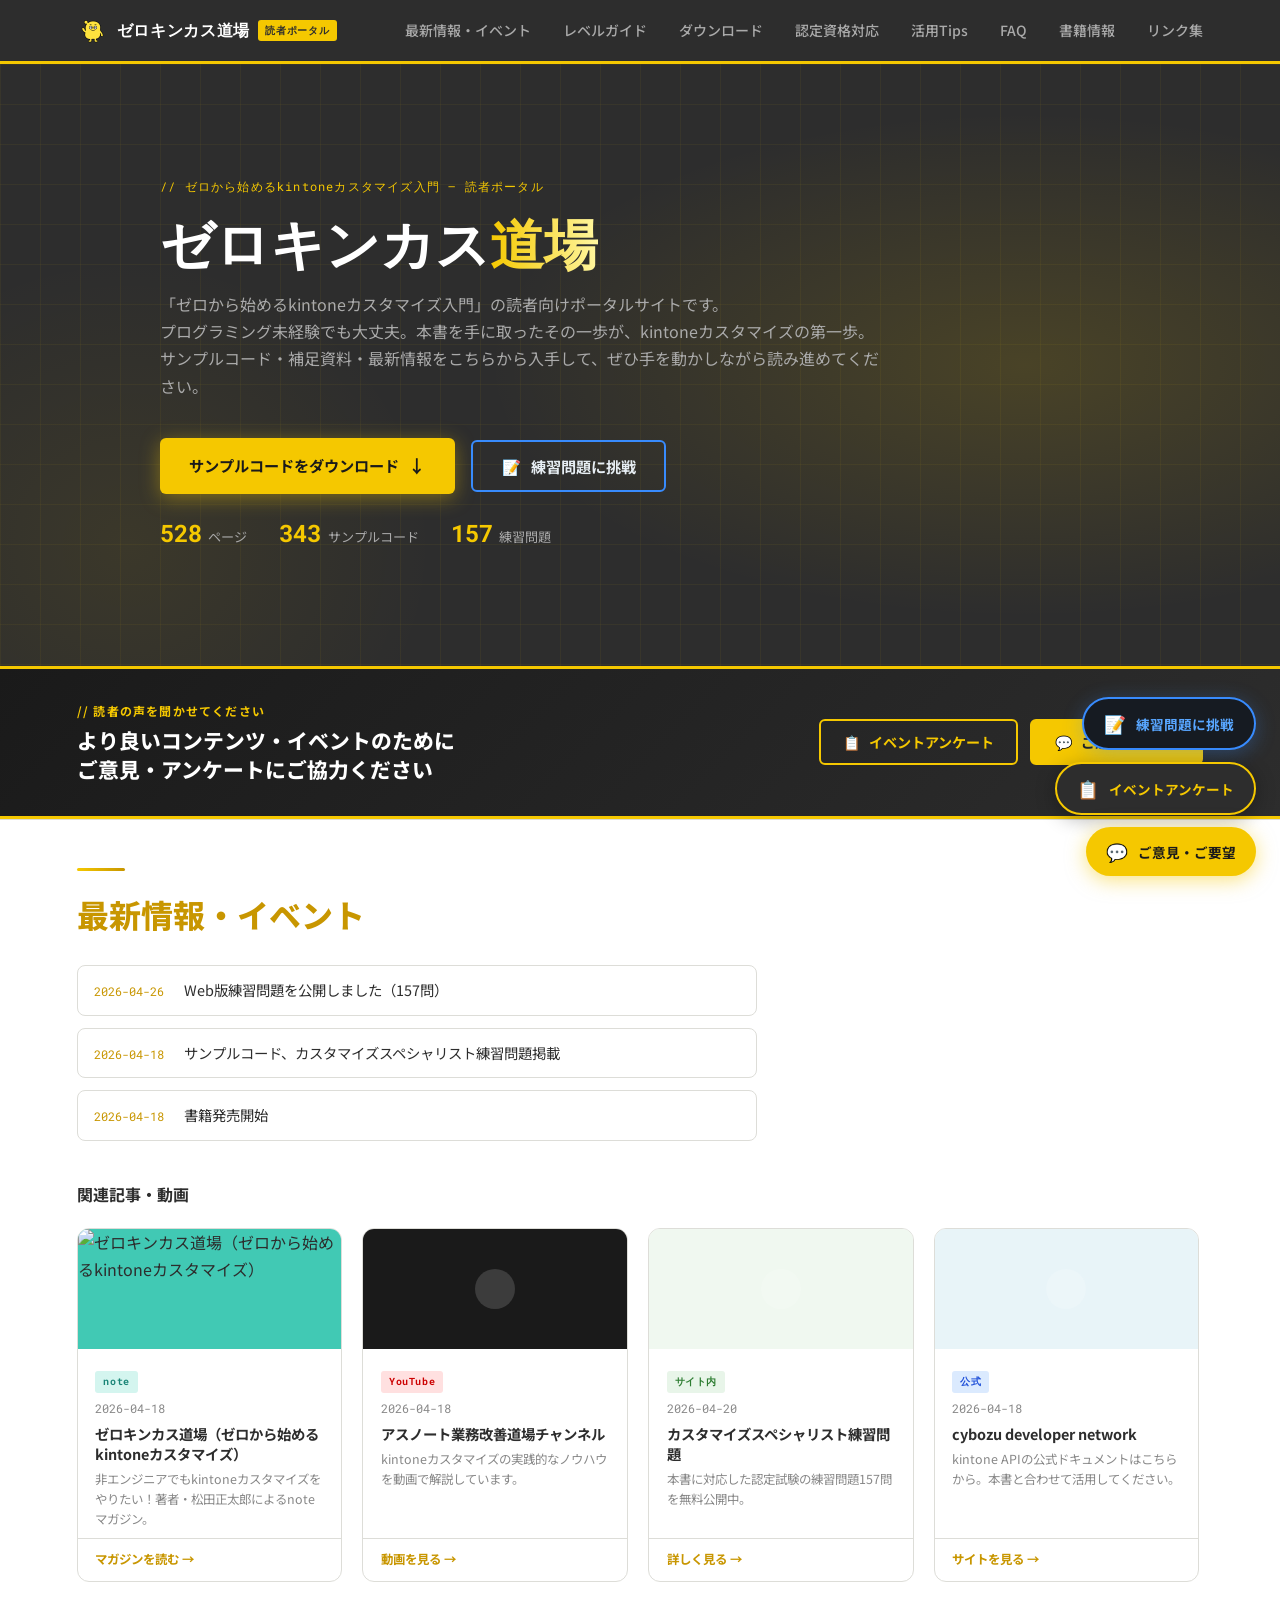
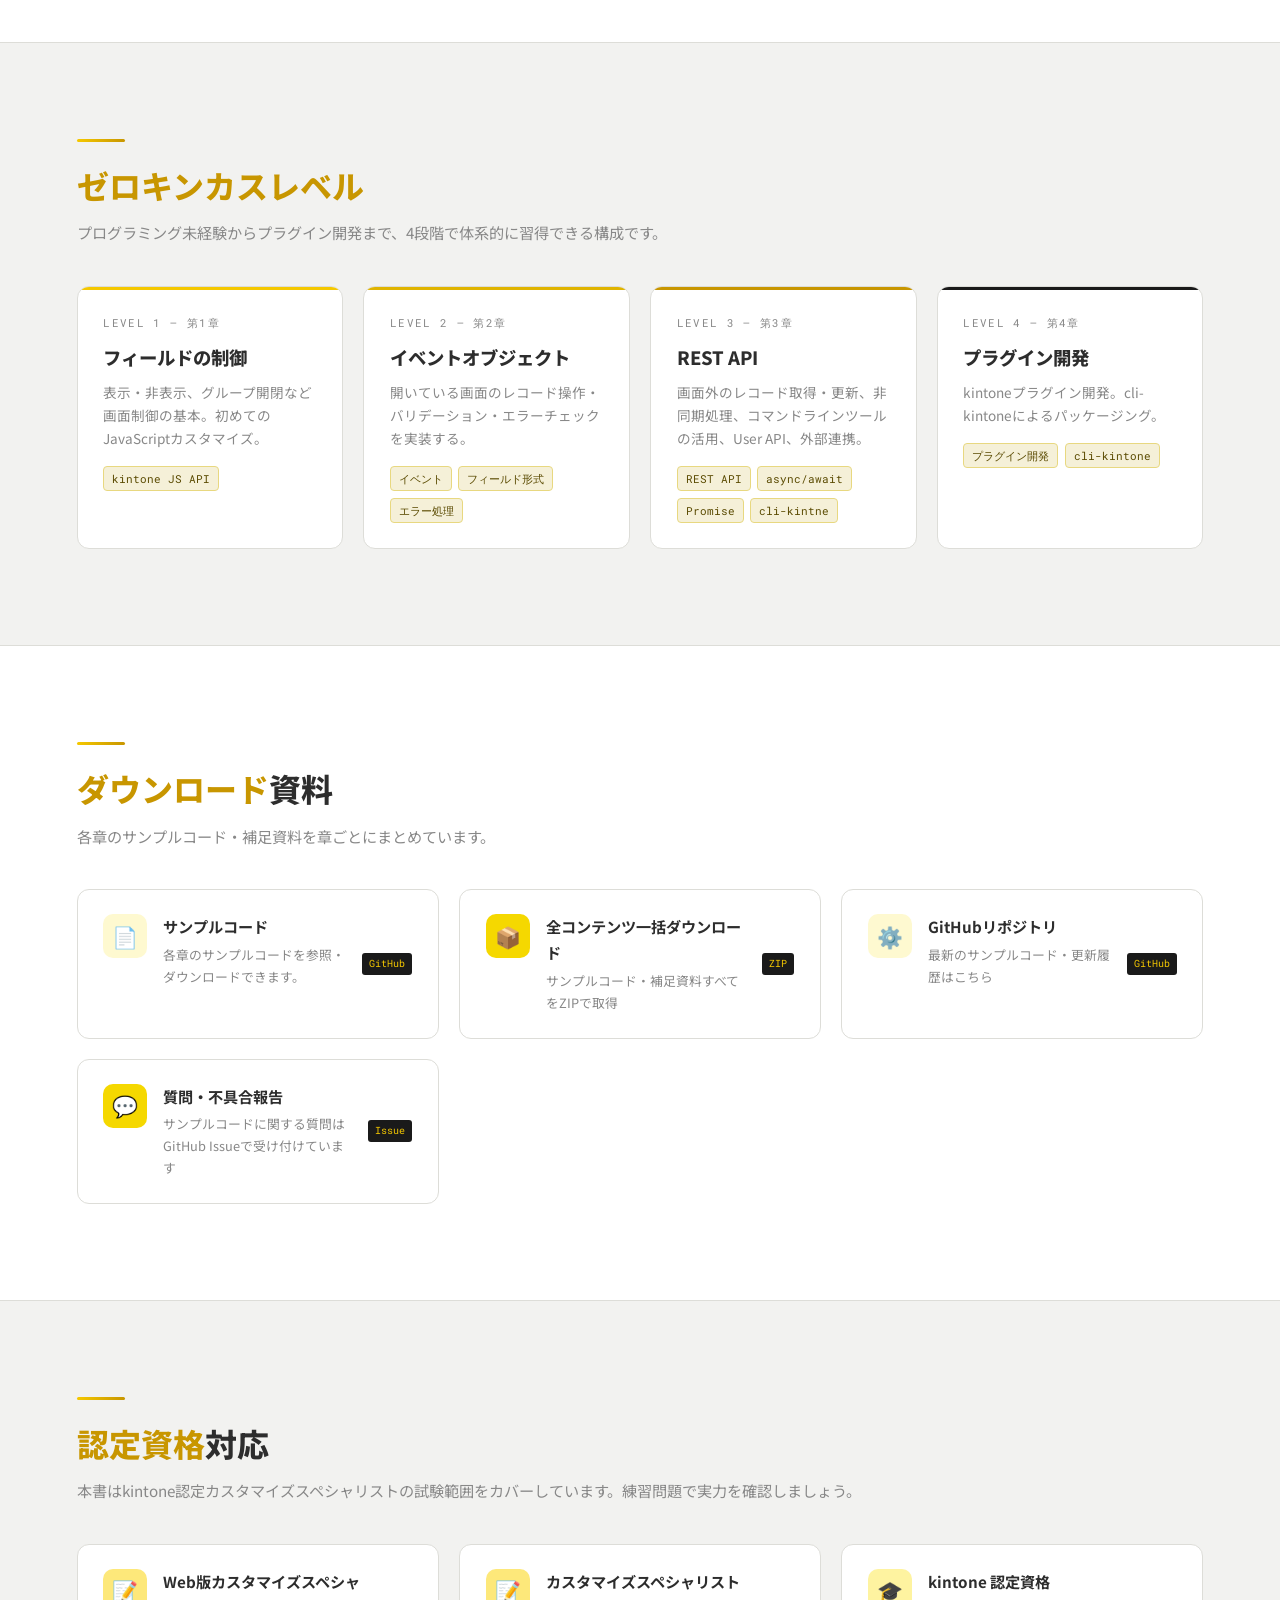
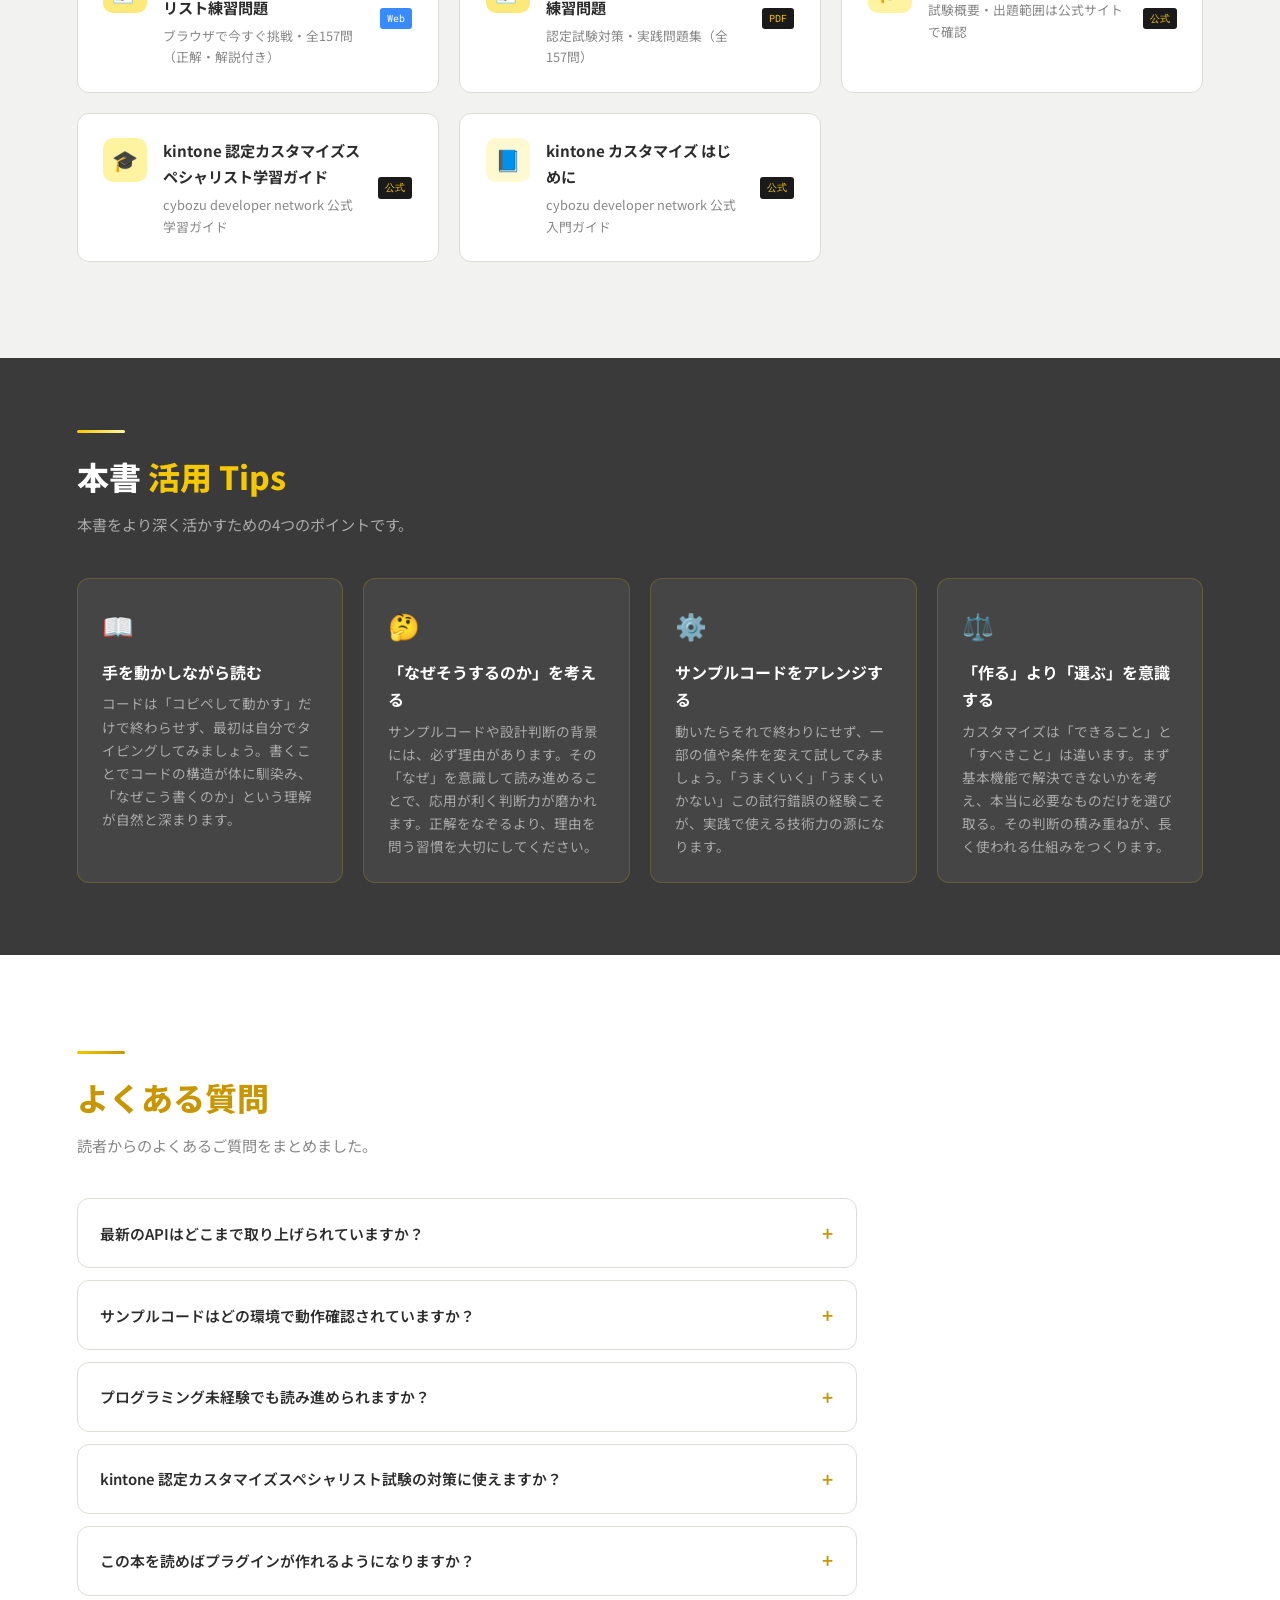
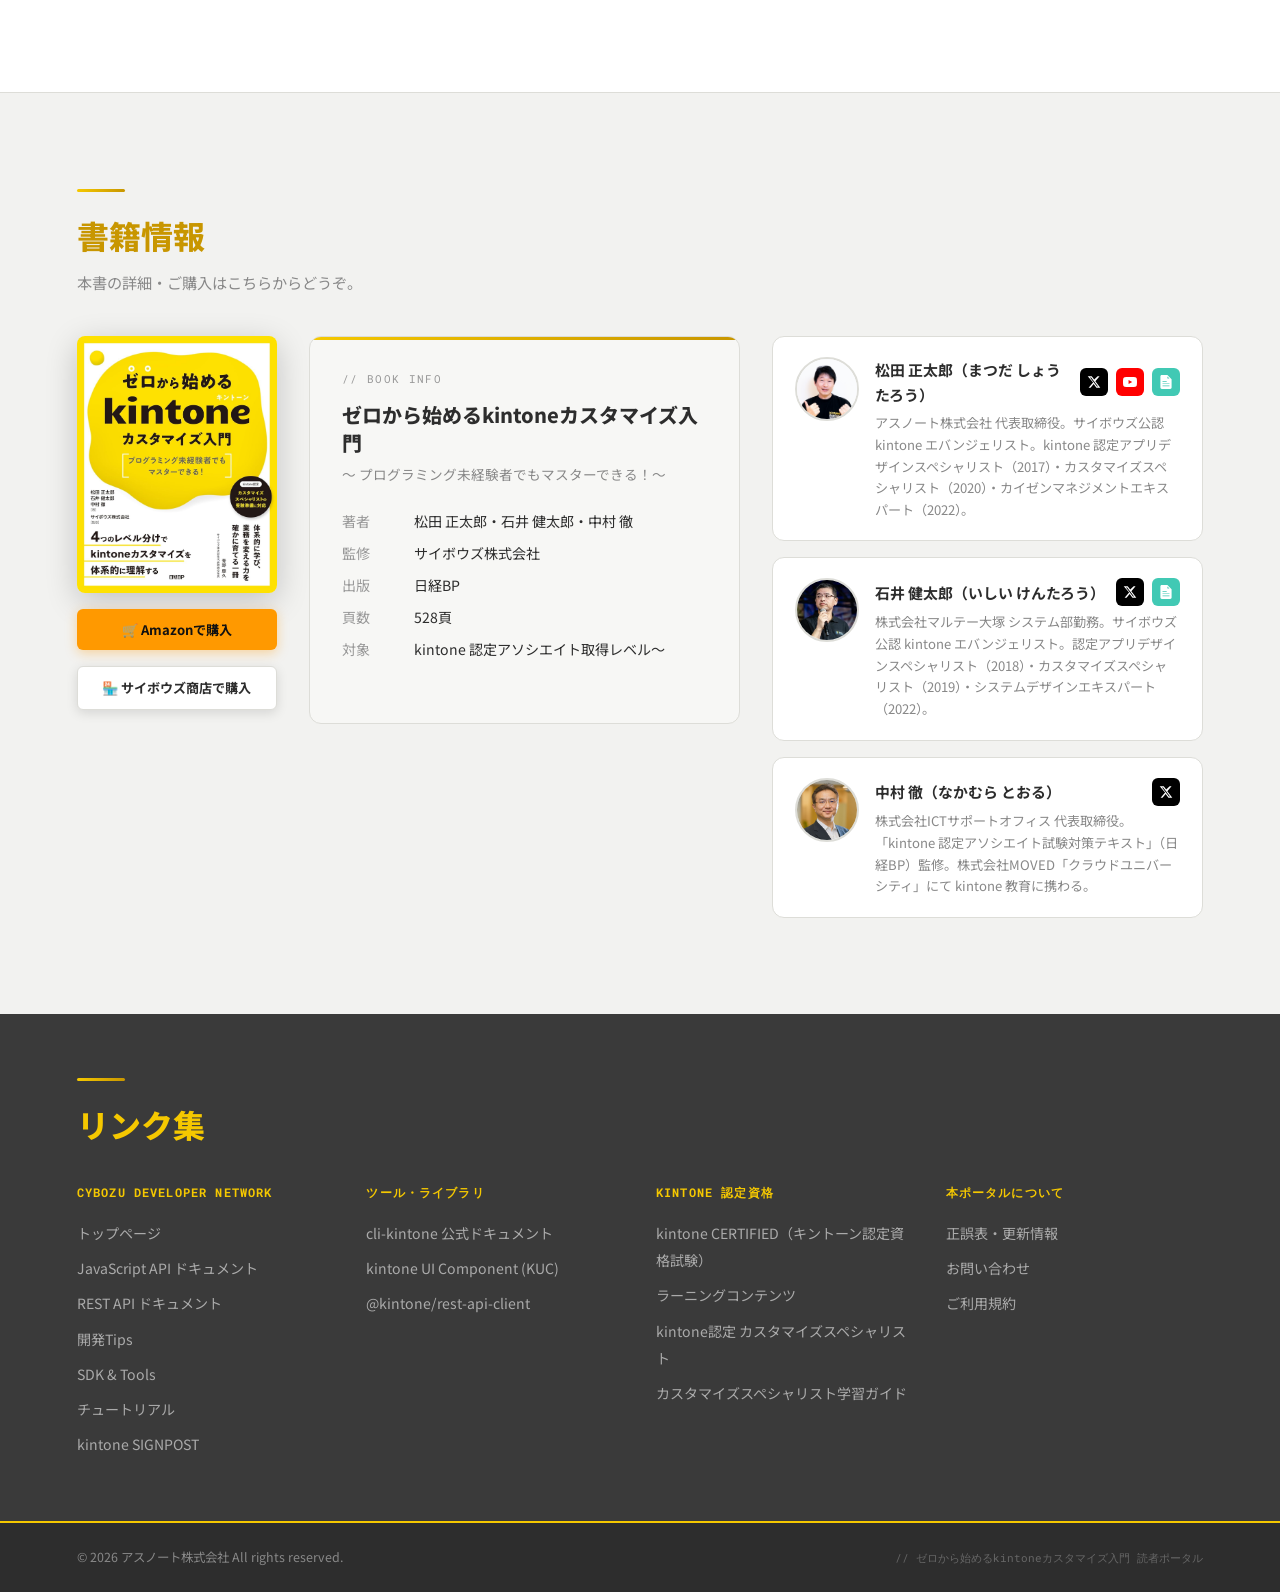
==== index.html @ 7ffd52c5 "no message" ====
<!DOCTYPE html>
<html lang="ja">

<head>
  <!-- Google tag (gtag.js) -->
  <script async src="https://www.googletagmanager.com/gtag/js?id=G-H5SZ3VB8R7"></script>
  <script>
    window.dataLayer = window.dataLayer || [];
    function gtag(){dataLayer.push(arguments);}
    gtag('js', new Date());
    gtag('config', 'G-H5SZ3VB8R7');
  </script>

  <meta charset="UTF-8">
  <meta name="viewport" content="width=device-width, initial-scale=1.0">
  <title>ゼロキンカス道場 | ゼロから始めるkintoneカスタマイズ入門 読者ポータル</title>

  <!-- SEO -->
  <meta name="description" content="「ゼロから始めるkintoneカスタマイズ入門」（日経BP）の公式読者ポータル。kintoneカスタマイズのサンプルコード・練習問題・最新情報を無料公開。プログラミング未経験者でもkintoneカスタマイズをマスターできます。">
  <meta name="keywords" content="kintoneカスタマイズ, ゼロキンカス, ゼロから始めるkintoneカスタマイズ入門, kintone, kintone JavaScript, kintone REST API, kintoneプラグイン, サイボウズ, kintone認定カスタマイズスペシャリスト">
  <meta name="author" content="松田正太郎, 石井健太郎, 中村徹 / アスノート株式会社">
  <link rel="canonical" href="https://zerokincus.com/">
  <link rel="sitemap" type="application/xml" href="/sitemap.xml">

  <!-- OGP（SNSシェア用） -->
  <meta property="og:type" content="website">
  <meta property="og:url" content="https://zerokincus.com/">
  <meta property="og:title" content="ゼロキンカス道場 | ゼロから始めるkintoneカスタマイズ入門">
  <meta property="og:description" content="「ゼロから始めるkintoneカスタマイズ入門」（日経BP）の公式読者ポータル。サンプルコード・練習問題・最新情報を無料公開中。">
  <meta property="og:image" content="https://zerokincus.com/og-image.png">
  <meta property="og:site_name" content="ゼロキンカス道場">
  <meta property="og:locale" content="ja_JP">

  <!-- Twitter Card -->
  <meta name="twitter:card" content="summary_large_image">
  <meta name="twitter:site" content="@Shokun1108">
  <meta name="twitter:title" content="ゼロキンカス道場 | ゼロから始めるkintoneカスタマイズ入門">
  <meta name="twitter:description" content="「ゼロから始めるkintoneカスタマイズ入門」（日経BP）の公式読者ポータル。サンプルコード・練習問題・最新情報を無料公開中。">
  <meta name="twitter:image" content="https://zerokincus.com/og-image.png">

  <link rel="icon" type="image/png" href="portal/favicon.png">
  <link rel="apple-touch-icon" href="portal/favicon.png">
  <link
    href="https://fonts.googleapis.com/css2?family=Noto+Sans+JP:wght@300;400;500;700&family=Roboto+Mono:wght@400;700&family=Syne:wght@400;600;800&display=swap"
    rel="stylesheet">
  <link rel="stylesheet" href="portal/style.css">

  <!-- 構造化データ（JSON-LD） -->
  <script type="application/ld+json">
  {
    "@context": "https://schema.org",
    "@graph": [
      {
        "@type": "WebSite",
        "name": "ゼロキンカス道場",
        "url": "https://zerokincus.com/",
        "description": "「ゼロから始めるkintoneカスタマイズ入門」の公式読者ポータル。kintoneカスタマイズのサンプルコード・練習問題・最新情報を無料公開。"
      },
      {
        "@type": "Book",
        "name": "ゼロから始めるkintoneカスタマイズ入門",
        "author": [
          { "@type": "Person", "name": "松田正太郎" },
          { "@type": "Person", "name": "石井健太郎" },
          { "@type": "Person", "name": "中村徹" }
        ],
        "publisher": {
          "@type": "Organization",
          "name": "日経BP"
        },
        "isbn": "",
        "numberOfPages": "528",
        "inLanguage": "ja",
        "url": "https://amzn.to/4cGhJag",
        "image": "https://zerokincus.com/portal/cover.png",
        "description": "プログラミング未経験者でもkintoneカスタマイズをマスターできる入門書。4段階のカスタマイズレベルで体系的に学べる。kintone認定カスタマイズスペシャリスト試験範囲をカバー。"
      },
      {
        "@type": "Organization",
        "name": "アスノート株式会社",
        "url": "https://zerokincus.com/",
        "sameAs": [
          "https://x.com/Shokun1108",
          "https://www.youtube.com/@pjasunote",
          "https://note.com/shokun1108"
        ]
      }
    ]
  }
  </script>
</head>

<body>

  <!-- ══ HEADER ══ -->
  <header>
    <a class="logo" href="#">
      <img src="portal/favicon.png" alt="" style="width:32px;height:32px;border-radius:6px;flex-shrink:0;">
      <span>ゼロキンカス道場</span>
      <span class="logo-badge">読者ポータル</span>
    </a>
    <nav>
      <a href="#news">最新情報・イベント</a>
      <a href="#levels">レベルガイド</a>
      <a href="#downloads">ダウンロード</a>
      <a href="#certification">認定資格対応</a>
      <a href="#tips">活用Tips</a>
      <a href="#faq">FAQ</a>
      <a href="#book">書籍情報</a>
      <a href="#links">リンク集</a>
    </nav>
    <button class="hamburger" id="hamburger" aria-label="メニューを開く">
      <span></span><span></span><span></span>
    </button>
  </header>

  <!-- ══ MOBILE MENU ══ -->
  <div class="mobile-menu" id="mobile-menu">
    <nav class="mobile-nav">
      <a href="#news"          onclick="closeMobileMenu()">最新情報</a>
      <a href="#levels"        onclick="closeMobileMenu()">レベルガイド</a>
      <a href="#downloads"     onclick="closeMobileMenu()">ダウンロード</a>
      <a href="#certification" onclick="closeMobileMenu()">認定資格対応</a>
      <a href="#tips"          onclick="closeMobileMenu()">活用Tips</a>
      <a href="#faq"           onclick="closeMobileMenu()">FAQ</a>
      <a href="#book"          onclick="closeMobileMenu()">書籍情報</a>
      <a href="#links"         onclick="closeMobileMenu()">リンク集</a>
    </nav>
  </div>

  <script>
    const hamburger   = document.getElementById('hamburger');
    const mobileMenu  = document.getElementById('mobile-menu');

    hamburger.addEventListener('click', () => {
      const isOpen = mobileMenu.classList.toggle('is-open');
      hamburger.classList.toggle('is-open', isOpen);
      hamburger.setAttribute('aria-label', isOpen ? 'メニューを閉じる' : 'メニューを開く');
    });

    function closeMobileMenu() {
      mobileMenu.classList.remove('is-open');
      hamburger.classList.remove('is-open');
    }

    // メニュー外タップで閉じる
    document.addEventListener('click', (e) => {
      if (!hamburger.contains(e.target) && !mobileMenu.contains(e.target)) {
        closeMobileMenu();
      }
    });
  </script>

  <!-- ══ HERO ══ -->
  <section class="hero">
    <div class="hero-inner">
      <p class="hero-eyebrow">// ゼロから始めるkintoneカスタマイズ入門 — 読者ポータル</p>
      <h1>
        ゼロキンカス<em>道場</em>
      </h1>
      <p class="hero-sub">
        「ゼロから始めるkintoneカスタマイズ入門」の読者向けポータルサイトです。<br>
        プログラミング未経験でも大丈夫。本書を手に取ったその一歩が、kintoneカスタマイズの第一歩。<br>
        サンプルコード・補足資料・最新情報をこちらから入手して、ぜひ手を動かしながら読み進めてください。
      </p>
      <div style="display:flex;flex-wrap:wrap;gap:1rem;align-items:center;">
        <a class="hero-cta" href="#downloads">
          <span>サンプルコードをダウンロード</span>
          <span class="hero-cta-arrow">↓</span>
        </a>
        <button onclick="document.getElementById('quiz-overlay').style.display='flex';document.body.style.overflow='hidden';"
          style="display:inline-flex;align-items:center;gap:.6rem;background:transparent;color:#e6edf3;font-family:'Noto Sans JP',sans-serif;font-weight:700;font-size:.95rem;padding:.8rem 1.8rem;border-radius:6px;border:2px solid #388bfd;cursor:pointer;transition:background .2s,color .2s;white-space:nowrap;"
          onmouseover="this.style.background='rgba(56,139,253,.15)'"
          onmouseout="this.style.background='transparent'">
          <span>📝</span>
          <span>練習問題に挑戦</span>
        </button>
      </div>
      <div style="display:flex;gap:2rem;margin-top:1.2rem;">
        <div style="display:flex;align-items:baseline;gap:.4rem;">
          <span style="font-family:var(--mono);font-size:1.5rem;font-weight:700;color:var(--accent);">528</span>
          <span style="font-size:.82rem;color:#aaa;">ページ</span>
        </div>
        <div style="display:flex;align-items:baseline;gap:.4rem;">
          <span style="font-family:var(--mono);font-size:1.5rem;font-weight:700;color:var(--accent);">343</span>
          <span style="font-size:.82rem;color:#aaa;">サンプルコード</span>
        </div>
        <div style="display:flex;align-items:baseline;gap:.4rem;">
          <span style="font-family:var(--mono);font-size:1.5rem;font-weight:700;color:var(--accent);">157</span>
          <span style="font-size:.82rem;color:#aaa;">練習問題</span>
        </div>
      </div>
    </div>
  </section>

  <!-- ══ FORM STRIP ══ -->
  <div style="background:linear-gradient(135deg,#1a1a1a 0%,#2d2d2d 100%);border-top:3px solid #f5c800;border-bottom:3px solid #f5c800;padding:2rem clamp(1.5rem,6vw,6rem);">
    <div style="max-width:1400px;margin:0 auto;display:flex;flex-wrap:wrap;gap:1rem;align-items:center;justify-content:center;">

      <!-- 左：キャッチコピー -->
      <div style="flex:1;min-width:240px;">
        <p style="font-family:'Noto Sans JP',sans-serif;font-size:.75rem;color:#f5c800;font-weight:700;letter-spacing:.1em;margin-bottom:.3rem;">// 読者の声を聞かせてください</p>
        <p style="color:#fff;font-weight:800;font-size:clamp(1rem,2.5vw,1.3rem);line-height:1.4;">より良いコンテンツ・イベントのために<br>ご意見・アンケートにご協力ください</p>
      </div>

      <!-- 右：2つのボタン -->
      <div style="display:flex;flex-wrap:wrap;gap:.75rem;align-items:center;flex-shrink:0;">
        <button onclick="document.getElementById('event-overlay').style.display='flex';document.body.style.overflow='hidden';"
          style="display:flex;align-items:center;gap:.5rem;background:transparent;color:#f5c800;font-family:'Noto Sans JP',sans-serif;font-weight:700;font-size:.88rem;padding:.7rem 1.4rem;border-radius:6px;border:2px solid #f5c800;cursor:pointer;transition:background .2s,color .2s;white-space:nowrap;"
          onmouseover="this.style.background='#f5c800';this.style.color='#1a1a1a'"
          onmouseout="this.style.background='transparent';this.style.color='#f5c800'">
          <span>📋</span><span>イベントアンケート</span>
        </button>
        <button onclick="document.getElementById('form-overlay').style.display='flex';document.body.style.overflow='hidden';"
          style="display:flex;align-items:center;gap:.5rem;background:#f5c800;color:#1a1a1a;font-family:'Noto Sans JP',sans-serif;font-weight:700;font-size:.88rem;padding:.7rem 1.4rem;border-radius:6px;border:2px solid #f5c800;cursor:pointer;transition:opacity .2s;white-space:nowrap;"
          onmouseover="this.style.opacity='.85'"
          onmouseout="this.style.opacity='1'">
          <span>💬</span><span>ご意見・ご要望</span>
        </button>
      </div>

    </div>
  </div>

  <!-- ══ NEWS ══ -->
  <div id="news" style="background:#ffffff; border-top:1px solid #ddddd8;">
    <div class="section" style="padding-top:3rem;padding-bottom:3rem;">
      <div class="divider"></div>
      <h2 class="section-title"><span>最新情報・イベント</span></h2>
      <div style="margin-top:1.5rem;display:flex;flex-direction:column;gap:.75rem;max-width:680px;">
        <div
          style="display:flex;align-items:baseline;gap:1.25rem;padding:.75rem 1rem;background:#ffffff;border:1px solid #ddddd8;border-radius:8px;">
          <span
            style="font-family:var(--mono);font-size:.78rem;color:var(--accent2);white-space:nowrap;flex-shrink:0;">2026-04-26</span>
          <span style="font-size:.9rem;color:var(--ink);">Web版練習問題を公開しました（157問）</span>
        </div>
        <div
          style="display:flex;align-items:baseline;gap:1.25rem;padding:.75rem 1rem;background:#ffffff;border:1px solid #ddddd8;border-radius:8px;">
          <span
            style="font-family:var(--mono);font-size:.78rem;color:var(--accent2);white-space:nowrap;flex-shrink:0;">2026-04-18</span>
          <span style="font-size:.9rem;color:var(--ink);">サンプルコード、カスタマイズスペシャリスト練習問題掲載</span>
        </div>
        <div
          style="display:flex;align-items:baseline;gap:1.25rem;padding:.75rem 1rem;background:#ffffff;border:1px solid #ddddd8;border-radius:8px;">
          <span
            style="font-family:var(--mono);font-size:.78rem;color:var(--accent2);white-space:nowrap;flex-shrink:0;">2026-04-18</span>
          <span style="font-size:.9rem;color:var(--ink);">書籍発売開始</span>
        </div>
      </div>

      <!-- 関連記事カード -->
      <h3 style="font-family:var(--sans);font-size:1rem;font-weight:700;color:var(--ink);margin-top:2.5rem;margin-bottom:1.25rem;">関連記事・動画</h3>
      <div class="article-grid" id="article-grid">
        <!-- articles.jsonから動的生成 -->
      </div>

      <script>
        const tagStyles = {
          'YouTube':  { bg: '#ffe0e0', color: '#cc0000' },
          'ブログ':   { bg: '#fef9d0', color: '#8a6000' },
          '公式':     { bg: '#dbeafe', color: '#1d4ed8' },
          'サイト内': { bg: '#e8f5e9', color: '#2e7d32' },
          '書籍':     { bg: '#fef3c7', color: '#92400e' },
          'お知らせ': { bg: '#ede9fe', color: '#5b21b6' },
          'note':     { bg: '#d4f5ef', color: '#1a8577' },
        };
        const tagBg = {
          'YouTube':  '#1a1a1a',
          'ブログ':   '#f5f0d8',
          '公式':     '#e8f4f8',
          'サイト内': '#f0f8f0',
          '書籍':     '#fef9d0',
          'お知らせ': '#f3f0ff',
          'note':     '#41c9b4',
        };
        fetch('portal/articles.json')
          .then(r => r.json())
          .then(articles => {
            const grid = document.getElementById('article-grid');
            grid.innerHTML = articles.map(a => {
              const ts = tagStyles[a.tag] || { bg: '#f2f2f0', color: '#555' };
              const tb = tagBg[a.tag] || '#f2f2f0';
              const thumb = a.thumb
                ? `<img src="${a.thumb}" alt="${a.title}" style="width:100%;height:100%;object-fit:cover;">`
                : `<div style="width:40px;height:40px;border-radius:50%;background:rgba(255,255,255,.15);"></div>`;
              return `
                <a class="article-card" href="${a.url}" target="_blank">
                  <div class="article-thumb" style="background:${tb};">${thumb}</div>
                  <div class="article-body">
                    <span class="article-tag" style="background:${ts.bg};color:${ts.color};">${a.tag}</span>
                    <div class="article-date">${a.date}</div>
                    <div class="article-title">${a.title}</div>
                    <div class="article-desc">${a.desc}</div>
                  </div>
                  <div class="article-cta">${a.cta} →</div>
                </a>`;
            }).join('');
          })
          .catch(() => {
            document.getElementById('article-grid').innerHTML =
              '<p style="color:#888;font-size:.88rem;">記事を読み込めませんでした。</p>';
          });
      </script>
    </div>
  </div>

  <!-- ══ LEVELS ══ -->
  <div id="levels" style="background: #f2f2f0; border-top: 1px solid #ddddd8;">
    <div class="section">
      <div class="divider"></div>
      <h2 class="section-title"><span>ゼロキンカスレベル</span></h2>
      <p class="section-lead">プログラミング未経験からプラグイン開発まで、4段階で体系的に習得できる構成です。</p>
      <div class="levels-grid">

        <div class="level-card lv1">
          <div class="level-num">Level 1 — 第1章</div>
          <div class="level-title">フィールドの制御</div>
          <div class="level-desc">表示・非表示、グループ開閉など画面制御の基本。初めてのJavaScriptカスタマイズ。</div>
          <div class="level-tags">
            <span class="tag">kintone JS API</span>
          </div>
        </div>

        <div class="level-card lv2">
          <div class="level-num">Level 2 — 第2章</div>
          <div class="level-title">イベントオブジェクト</div>
          <div class="level-desc">開いている画面のレコード操作・バリデーション・エラーチェックを実装する。</div>
          <div class="level-tags">
            <span class="tag">イベント</span>
            <span class="tag">フィールド形式</span>
            <span class="tag">エラー処理</span>
          </div>
        </div>

        <div class="level-card lv3">
          <div class="level-num">Level 3 — 第3章</div>
          <div class="level-title">REST API</div>
          <div class="level-desc">画面外のレコード取得・更新、非同期処理、コマンドラインツールの活用、User API、外部連携。</div>
          <div class="level-tags">
            <span class="tag">REST API</span>
            <span class="tag">async/await</span>
            <span class="tag">Promise</span>
            <span class="tag">cli-kintne</span>
          </div>
        </div>

        <div class="level-card lv4">
          <div class="level-num">Level 4 — 第4章</div>
          <div class="level-title">プラグイン開発</div>
          <div class="level-desc">kintoneプラグイン開発。cli-kintoneによるパッケージング。</div>
          <div class="level-tags">
            <span class="tag">プラグイン開発</span>
            <span class="tag">cli-kintone</span>
          </div>
        </div>

      </div>
    </div>
  </div>

  <!-- ══ DOWNLOADS ══ -->
  <div id="downloads" style="background: #ffffff; border-top: 1px solid #ddddd8;">
    <div class="section">
      <div class="divider"></div>
      <h2 class="section-title"><span>ダウンロード</span>資料</h2>
      <p class="section-lead">各章のサンプルコード・補足資料を章ごとにまとめています。</p>
      <div class="download-grid">

        <a class="dl-card" href="https://github.com/zerokincus/zerokincus/tree/main/sample-code" target="_blank">
          <div class="dl-icon js">📄</div>
          <div class="dl-meta">
            <div class="dl-name">サンプルコード</div>
            <div class="dl-info">各章のサンプルコードを参照・ダウンロードできます。</div>
          </div>
          <span class="dl-badge">GitHub</span>
        </a>

        <a class="dl-card" href="https://github.com/zerokincus/zerokincus/archive/refs/heads/main.zip" target="_blank">
          <div class="dl-icon pdf">📦</div>
          <div class="dl-meta">
            <div class="dl-name">全コンテンツ一括ダウンロード</div>
            <div class="dl-info">サンプルコード・補足資料すべてをZIPで取得</div>
          </div>
          <span class="dl-badge">ZIP</span>
        </a>

        <a class="dl-card" href="https://github.com/zerokincus/zerokincus" target="_blank">
          <div class="dl-icon js">⚙️</div>
          <div class="dl-meta">
            <div class="dl-name">GitHubリポジトリ</div>
            <div class="dl-info">最新のサンプルコード・更新履歴はこちら</div>
          </div>
          <span class="dl-badge">GitHub</span>
        </a>

        <a class="dl-card" href="https://github.com/zerokincus/zerokincus/issues" target="_blank">
          <div class="dl-icon pdf">💬</div>
          <div class="dl-meta">
            <div class="dl-name">質問・不具合報告</div>
            <div class="dl-info">サンプルコードに関する質問はGitHub Issueで受け付けています</div>
          </div>
          <span class="dl-badge">Issue</span>
        </a>

      </div>
    </div>
  </div>

  <!-- ══ CERTIFICATION ══ -->
  <div id="certification" style="background: #f2f2f0; border-top: 1px solid #ddddd8;">
    <div class="section">
      <div class="divider"></div>
      <h2 class="section-title"><span>認定資格</span>対応</h2>
      <p class="section-lead">本書はkintone認定カスタマイズスペシャリストの試験範囲をカバーしています。練習問題で実力を確認しましょう。</p>
      <div class="download-grid">

        <div class="dl-card" onclick="document.getElementById('quiz-overlay').style.display='flex';document.body.style.overflow='hidden';" style="cursor:pointer;">
          <div class="dl-icon zip">📝</div>
          <div class="dl-meta">
            <div class="dl-name">Web版カスタマイズスペシャリスト練習問題</div>
            <div class="dl-info">ブラウザで今すぐ挑戦・全157問（正解・解説付き）</div>
          </div>
          <span class="dl-badge" style="background:#388bfd;color:#fff;">Web</span>
        </div>

        <a class="dl-card" href="https://github.com/zerokincus/zerokincus/tree/main/doc/practice" target="_blank">
          <div class="dl-icon zip">📝</div>
          <div class="dl-meta">
            <div class="dl-name">カスタマイズスペシャリスト練習問題</div>
            <div class="dl-info">認定試験対策・実践問題集（全157問）</div>
          </div>
          <span class="dl-badge">PDF</span>
        </a>

        <a class="dl-card" href="https://cybozu.co.jp/kintone-certification/" target="_blank">
          <div class="dl-icon rest">🎓</div>
          <div class="dl-meta">
            <div class="dl-name">kintone 認定資格</div>
            <div class="dl-info">試験概要・出題範囲は公式サイトで確認</div>
          </div>
          <span class="dl-badge">公式</span>
        </a>

        <a class="dl-card"
          href="https://cybozu.dev/ja/kintone/miscellaneous/kintone-certification-customize-specialist-guide/"
          target="_blank">
          <div class="dl-icon rest">🎓</div>
          <div class="dl-meta">
            <div class="dl-name">kintone 認定カスタマイズスペシャリスト学習ガイド</div>
            <div class="dl-info">cybozu developer network 公式学習ガイド</div>
          </div>
          <span class="dl-badge">公式</span>
        </a>

        <a class="dl-card" href="https://cybozu.dev/ja/kintone/getting-started/" target="_blank">
          <div class="dl-icon js">📘</div>
          <div class="dl-meta">
            <div class="dl-name">kintone カスタマイズ はじめに</div>
            <div class="dl-info">cybozu developer network 公式入門ガイド</div>
          </div>
          <span class="dl-badge">公式</span>
        </a>

      </div>
    </div>
  </div>

  <!-- ══ TIPS ══ -->
  <div id="tips" class="tips-strip">
    <div class="tips-inner">
      <div class="tips-header">
        <div class="divider"></div>
        <h2 class="section-title" style="color:#fff;">本書 <span style="color:var(--accent)">活用 Tips</span></h2>
        <p class="section-lead" style="color:#aaa;">本書をより深く活かすための4つのポイントです。</p>
      </div>
      <div class="tips-grid">
        <div class="tip-card">
          <div class="tip-icon">📖</div>
          <div class="tip-title">手を動かしながら読む</div>
          <div class="tip-body">コードは「コピペして動かす」だけで終わらせず、最初は自分でタイピングしてみましょう。書くことでコードの構造が体に馴染み、「なぜこう書くのか」という理解が自然と深まります。</div>
        </div>
        <div class="tip-card">
          <div class="tip-icon">🤔</div>
          <div class="tip-title">「なぜそうするのか」を考える</div>
          <div class="tip-body">サンプルコードや設計判断の背景には、必ず理由があります。その「なぜ」を意識して読み進めることで、応用が利く判断力が磨かれます。正解をなぞるより、理由を問う習慣を大切にしてください。</div>
        </div>
        <div class="tip-card">
          <div class="tip-icon">⚙️</div>
          <div class="tip-title">サンプルコードをアレンジする</div>
          <div class="tip-body">動いたらそれで終わりにせず、一部の値や条件を変えて試してみましょう。「うまくいく」「うまくいかない」この試行錯誤の経験こそが、実践で使える技術力の源になります。</div>
        </div>
        <div class="tip-card">
          <div class="tip-icon">⚖️</div>
          <div class="tip-title">「作る」より「選ぶ」を意識する</div>
          <div class="tip-body">カスタマイズは「できること」と「すべきこと」は違います。まず基本機能で解決できないかを考え、本当に必要なものだけを選び取る。その判断の積み重ねが、長く使われる仕組みをつくります。</div>
        </div>
      </div>
    </div>
  </div>

  <!-- ══ FAQ ══ -->
  <div id="faq" style="background: #ffffff;">
    <div class="section">
      <div class="divider"></div>
      <h2 class="section-title"><span>よくある質問</span></h2>
      <p class="section-lead">読者からのよくあるご質問をまとめました。</p>
      <div class="faq-list">

        <details>
          <summary>最新のAPIはどこまで取り上げられていますか？</summary>
          <div class="faq-body">
            基本的には2025年12月版のkintoneアップデートまでを対象としています。一部（プラグインのパッケージング等）については、最新情報を取り入れています。JavaScript APIも新しいリリースが続いていますので、最新情報はcybozu developer network 公式ドキュメントをご確認ください。
          </div>
        </details>

        <details>
          <summary>サンプルコードはどの環境で動作確認されていますか？</summary>
          <div class="faq-body">
            2025年12月版のkintoneで動作確認しています。@kintone/rest-api-client や KUC についても、執筆時点の最新安定版を使用しています。バージョン変更による差異は Cybozu
            Developer Network の更新情報をご確認ください。
          </div>
        </details>        

        <details>
          <summary>プログラミング未経験でも読み進められますか？</summary>
          <div class="faq-body">
            本書は kintone 認定アソシエイト取得レベルの知識があることを前提としています。kintone基本機能の知識については、kintoneヘルプ等を活用してください。kintoneカスタマイズに必要な、プログラミングについてはゼロから学べる構成です。手を動かしながら読み進めることを推奨しています。
          </div>
        </details>

        <details>
          <summary>kintone 認定カスタマイズスペシャリスト試験の対策に使えますか？</summary>
          <div class="faq-body">
            本書は kintone認定 カスタマイズスペシャリストの試験範囲をカバーしています。ただし試験合格よりも「現場で使える実践力」の習得を主眼においているため、手を動かしながら読み進めることが近道です。試験対策として活用できる練習問題をダウンロードすることができますので、知識の確認や苦手な領域の確認に活用ください。
          </div>
        </details>

        <details>
          <summary>この本を読めばプラグインが作れるようになりますか？</summary>
          <div class="faq-body">
            本書では、基本的なプラグインの構成と開発手順についての解説を行っています。実際のプラグイン開発においては、応用的な知識が必要となるため、本書の対象外としています。cybozu developer network のサンプルプラグイン等を参考にしてください。kintone認定 カスタマイズスペシャリストの試験範囲はカバーしています。
          </div>
        </details>

      </div>
    </div>
  </div>

  <!-- ══ BOOK ══ -->
  <div id="book" style="background:#f2f2f0; border-top:1px solid #ddddd8;">
    <div class="section">
      <div class="divider"></div>
      <h2 class="section-title"><span>書籍情報</span></h2>
      <p class="section-lead">本書の詳細・ご購入はこちらからどうぞ。</p>

      <div style="display:grid; grid-template-columns:200px 1fr 1fr; gap:2rem; align-items:start;">

        <!-- 表紙画像 -->
        <div style="display:flex;flex-direction:column;align-items:center;gap:1rem;">
          <img src="portal/cover.png"
            alt="ゼロから始めるkintoneカスタマイズ入門 表紙"
            style="width:100%;max-width:200px;border-radius:8px;box-shadow:0 8px 32px rgba(0,0,0,.2);display:block;" />
          <a href="https://amzn.to/4cGhJag" target="_blank"
            style="display:inline-flex;align-items:center;gap:.5rem;background:#ff9900;color:#111;font-weight:700;font-size:.82rem;padding:.6rem 1.2rem;border-radius:6px;text-decoration:none;width:100%;justify-content:center;box-shadow:0 3px 12px rgba(255,153,0,.35);">
            🛒 Amazonで購入
          </a>
          <a href="https://shop.cybozu.co.jp/collections/learn-books/products/9628556361952" target="_blank"
            style="display:inline-flex;align-items:center;gap:.5rem;background:#fff;color:#2d2d2d;font-weight:700;font-size:.82rem;padding:.6rem 1.2rem;border-radius:6px;text-decoration:none;width:100%;justify-content:center;box-shadow:0 3px 12px rgba(0,0,0,.12);border:1px solid #ddddd8;">
            🏪 サイボウズ商店で購入
          </a>
        </div>

        <!-- 書籍カード -->
        <div
          style="background:#f7f7f5; border:1px solid #ddddd8; border-radius:var(--radius); padding:2rem; position:relative; overflow:hidden;">
          <div
            style="position:absolute;top:0;left:0;right:0;height:3px;background:linear-gradient(90deg,#f5c800,#c89600);">
          </div>
          <p style="font-family:var(--mono);font-size:.7rem;letter-spacing:.12em;color:#999;margin-bottom:.8rem;">//
            BOOK INFO</p>
          <h3
            style="font-family:var(--sans);font-size:1.25rem;font-weight:800;line-height:1.4;margin-bottom:.4rem;color:#2d2d2d;">
            ゼロから始めるkintoneカスタマイズ入門</h3>
          <p style="font-size:.85rem;color:#888;margin-bottom:1.5rem;">〜 プログラミング未経験者でもマスターできる！〜</p>
          <div style="display:flex;flex-direction:column;gap:.5rem;margin-bottom:1.8rem;">
            <div style="display:flex;gap:.75rem;font-size:.88rem;">
              <span style="color:#999;min-width:60px;">著者</span>
              <span style="color:#2d2d2d;">松田 正太郎・石井 健太郎・中村 徹</span>
            </div>
            <div style="display:flex;gap:.75rem;font-size:.88rem;">
              <span style="color:#999;min-width:60px;">監修</span>
              <span style="color:#2d2d2d;">サイボウズ株式会社</span>
            </div>
            <div style="display:flex;gap:.75rem;font-size:.88rem;">
              <span style="color:#999;min-width:60px;">出版</span>
              <span style="color:#2d2d2d;">日経BP</span>
            </div>
            <div style="display:flex;gap:.75rem;font-size:.88rem;">
              <span style="color:#999;min-width:60px;">頁数</span>
              <span style="color:#2d2d2d;">528頁</span>
            </div>
            <div style="display:flex;gap:.75rem;font-size:.88rem;">
              <span style="color:#999;min-width:60px;">対象</span>
              <span style="color:#2d2d2d;">kintone 認定アソシエイト取得レベル〜</span>
            </div>
          </div>
        </div>

        <!-- 著者紹介 -->
        <div style="display:flex;flex-direction:column;gap:1rem;">

          <div style="background:#fff;border:1px solid #ddddd8;border-radius:var(--radius);padding:1.25rem 1.4rem;">
            <div style="display:flex;gap:1rem;align-items:flex-start;">
              <img src="portal/matsuda.png" alt="松田 正太郎"
                style="width:64px;height:64px;border-radius:50%;object-fit:cover;flex-shrink:0;border:2px solid var(--line);">
              <div style="flex:1;min-width:0;">
                <div style="display:flex;align-items:center;justify-content:space-between;margin-bottom:.3rem;">
                  <p style="font-weight:700;font-size:.93rem;color:#2d2d2d;">松田 正太郎（まつだ しょうたろう）</p>
                  <div style="display:flex;gap:.5rem;flex-shrink:0;margin-left:.75rem;">
                    <a href="https://x.com/Shokun1108" target="_blank" title="X（Twitter）"
                      style="display:flex;align-items:center;justify-content:center;width:28px;height:28px;border-radius:6px;background:#000;color:#fff;text-decoration:none;transition:opacity .2s;"
                      onmouseover="this.style.opacity='.7'" onmouseout="this.style.opacity='1'">
                      <svg width="14" height="14" viewBox="0 0 24 24" fill="currentColor"><path d="M18.244 2.25h3.308l-7.227 8.26 8.502 11.24H16.17l-4.714-6.231-5.401 6.231H2.748l7.73-8.835L1.254 2.25H8.08l4.253 5.622zm-1.161 17.52h1.833L7.084 4.126H5.117z"/></svg>
                    </a>
                    <a href="https://www.youtube.com/@pjasunote" target="_blank" title="YouTube"
                      style="display:flex;align-items:center;justify-content:center;width:28px;height:28px;border-radius:6px;background:#ff0000;color:#fff;text-decoration:none;transition:opacity .2s;"
                      onmouseover="this.style.opacity='.7'" onmouseout="this.style.opacity='1'">
                      <svg width="14" height="14" viewBox="0 0 24 24" fill="currentColor"><path d="M23.498 6.186a3.016 3.016 0 0 0-2.122-2.136C19.505 3.545 12 3.545 12 3.545s-7.505 0-9.377.505A3.017 3.017 0 0 0 .502 6.186C0 8.07 0 12 0 12s0 3.93.502 5.814a3.016 3.016 0 0 0 2.122 2.136c1.871.505 9.376.505 9.376.505s7.505 0 9.377-.505a3.015 3.015 0 0 0 2.122-2.136C24 15.93 24 12 24 12s0-3.93-.502-5.814zM9.545 15.568V8.432L15.818 12l-6.273 3.568z"/></svg>
                    </a>
                    <a href="https://note.com/shokun1108" target="_blank" title="note"
                      style="display:flex;align-items:center;justify-content:center;width:28px;height:28px;border-radius:6px;background:#41c9b4;color:#fff;text-decoration:none;transition:opacity .2s;"
                      onmouseover="this.style.opacity='.7'" onmouseout="this.style.opacity='1'">
                      <svg width="14" height="14" viewBox="0 0 24 24" fill="currentColor"><path d="M14.4 0H4.8C3.36 0 2.4.96 2.4 2.4v19.2C2.4 23.04 3.36 24 4.8 24h14.4c1.44 0 2.4-.96 2.4-2.4V7.2L14.4 0zm0 2.4 3.6 3.6h-3.6V2.4zM6 18h12v1.2H6V18zm0-3.6h12v1.2H6v-1.2zm0-3.6h7.2v1.2H6v-1.2z"/></svg>
                    </a>
                  </div>
                </div>
                <p style="font-size:.82rem;color:#888;line-height:1.65;">アスノート株式会社 代表取締役。サイボウズ公認 kintone エバンジェリスト。kintone 認定アプリデザインスペシャリスト（2017）・カスタマイズスペシャリスト（2020）・カイゼンマネジメントエキスパート（2022）。</p>
              </div>
            </div>
          </div>

          <div style="background:#fff;border:1px solid #ddddd8;border-radius:var(--radius);padding:1.25rem 1.4rem;">
            <div style="display:flex;gap:1rem;align-items:flex-start;">
              <img src="portal/ishii.png" alt="石井 健太郎"
                style="width:64px;height:64px;border-radius:50%;object-fit:cover;flex-shrink:0;border:2px solid var(--line);">
              <div style="flex:1;min-width:0;">
                <div style="display:flex;align-items:center;justify-content:space-between;margin-bottom:.3rem;">
                  <p style="font-weight:700;font-size:.93rem;color:#2d2d2d;">石井 健太郎（いしい けんたろう）</p>
                  <div style="display:flex;gap:.5rem;flex-shrink:0;margin-left:.75rem;">
                    <a href="https://x.com/kentaro1sh11" target="_blank" title="X（Twitter）"
                      style="display:flex;align-items:center;justify-content:center;width:28px;height:28px;border-radius:6px;background:#000;color:#fff;text-decoration:none;transition:opacity .2s;"
                      onmouseover="this.style.opacity='.7'" onmouseout="this.style.opacity='1'">
                      <svg width="14" height="14" viewBox="0 0 24 24" fill="currentColor"><path d="M18.244 2.25h3.308l-7.227 8.26 8.502 11.24H16.17l-4.714-6.231-5.401 6.231H2.748l7.73-8.835L1.254 2.25H8.08l4.253 5.622zm-1.161 17.52h1.833L7.084 4.126H5.117z"/></svg>
                    </a>
                    <a href="https://note.com/kentaro1sh11" target="_blank" title="note"
                      style="display:flex;align-items:center;justify-content:center;width:28px;height:28px;border-radius:6px;background:#41c9b4;color:#fff;text-decoration:none;transition:opacity .2s;"
                      onmouseover="this.style.opacity='.7'" onmouseout="this.style.opacity='1'">
                      <svg width="14" height="14" viewBox="0 0 24 24" fill="currentColor"><path d="M14.4 0H4.8C3.36 0 2.4.96 2.4 2.4v19.2C2.4 23.04 3.36 24 4.8 24h14.4c1.44 0 2.4-.96 2.4-2.4V7.2L14.4 0zm0 2.4 3.6 3.6h-3.6V2.4zM6 18h12v1.2H6V18zm0-3.6h12v1.2H6v-1.2zm0-3.6h7.2v1.2H6v-1.2z"/></svg>
                    </a>
                  </div>
                </div>
                <p style="font-size:.82rem;color:#888;line-height:1.65;">株式会社マルテー大塚 システム部勤務。サイボウズ公認 kintone エバンジェリスト。認定アプリデザインスペシャリスト（2018）・カスタマイズスペシャリスト（2019）・システムデザインエキスパート（2022）。</p>
              </div>
            </div>
          </div>

          <div style="background:#fff;border:1px solid #ddddd8;border-radius:var(--radius);padding:1.25rem 1.4rem;">
            <div style="display:flex;gap:1rem;align-items:flex-start;">
              <img src="portal/nakamura.png" alt="中村 徹"
                style="width:64px;height:64px;border-radius:50%;object-fit:cover;flex-shrink:0;border:2px solid var(--line);">
              <div style="flex:1;min-width:0;">
                <div style="display:flex;align-items:center;justify-content:space-between;margin-bottom:.3rem;">
                  <p style="font-weight:700;font-size:.93rem;color:#2d2d2d;">中村 徹（なかむら とおる）</p>
                  <div style="display:flex;gap:.5rem;flex-shrink:0;margin-left:.75rem;">
                    <a href="https://x.com/toru_" target="_blank" title="X（Twitter）"
                      style="display:flex;align-items:center;justify-content:center;width:28px;height:28px;border-radius:6px;background:#000;color:#fff;text-decoration:none;transition:opacity .2s;"
                      onmouseover="this.style.opacity='.7'" onmouseout="this.style.opacity='1'">
                      <svg width="14" height="14" viewBox="0 0 24 24" fill="currentColor"><path d="M18.244 2.25h3.308l-7.227 8.26 8.502 11.24H16.17l-4.714-6.231-5.401 6.231H2.748l7.73-8.835L1.254 2.25H8.08l4.253 5.622zm-1.161 17.52h1.833L7.084 4.126H5.117z"/></svg>
                    </a>
                  </div>
                </div>
                <p style="font-size:.82rem;color:#888;line-height:1.65;">株式会社ICTサポートオフィス 代表取締役。「kintone 認定アソシエイト試験対策テキスト」（日経BP）監修。株式会社MOVED「クラウドユニバーシティ」にて kintone 教育に携わる。</p>
              </div>
            </div>
          </div>

        </div>
      </div>
    </div>
  </div>

  <!-- ══ LINKS ══ -->
  <div id="links" class="links-section">
    <div class="links-inner">
      <div class="divider"></div>
      <h2 class="section-title" style="color:#fff"><span style="color:var(--accent)">リンク集</span></h2>
      <div class="links-grid">

        <div class="links-group">
          <h4>cybozu developer network</h4>
          <ul>
            <li><a href="https://cybozu.dev/ja/" target="_blank">トップページ</a></li>
            <li><a href="https://cybozu.dev/ja/kintone/docs/js-api/" target="_blank">JavaScript API ドキュメント</a></li>
            <li><a href="https://cybozu.dev/ja/kintone/docs/rest-api/" target="_blank">REST API ドキュメント</a></li>
            <li><a href="https://cybozu.dev/ja/kintone/tips/development/" target="_blank">開発Tips</a></li>
            <li><a href="https://cybozu.dev/ja/kintone/sdk/" target="_blank">SDK &amp; Tools</a></li>
            <li><a href="https://cybozu.dev/ja/tutorials/" target="_blank">チュートリアル</a></li>
            <li><a href="https://kintone.cybozu.co.jp/kintone-signpost/" target="_blank">kintone SIGNPOST</a></li>
          </ul>
        </div>

        <div class="links-group">
          <h4>ツール・ライブラリ</h4>
          <ul>
            <li><a href="https://cli.kintone.dev" target="_blank">cli-kintone 公式ドキュメント</a></li>
            <li><a href="https://kintone-ui-component.netlify.app/" target="_blank">kintone UI Component (KUC)</a></li>
            <li><a href="https://github.com/kintone/js-sdk" target="_blank">@kintone/rest-api-client</a></li>
          </ul>
        </div>

        <div class="links-group">
          <h4>kintone 認定資格</h4>
          <ul>
            <li><a href="https://cybozu.co.jp/kintone-certification/" target="_blank">kintone CERTIFIED（キントーン認定資格試験）</a></li>
            <li><a href="https://cybozu.co.jp/kintone-certification/training/" target="_blank">ラーニングコンテンツ</a></li>
            <li><a href="https://cybozu.co.jp/kintone-certification/level/customization-specialist/" target="_blank">kintone認定 カスタマイズスペシャリスト</a></li>
            <li><a href="https://cybozu.dev/ja/id/fd88e2f1997673663d1c2dfb/" target="_blank">カスタマイズスペシャリスト学習ガイド</a></li>
          </ul>
        </div>

        <div class="links-group">
          <h4>本ポータルについて</h4>
          <ul>
            <li><a href="https://bookplus.nikkei.com/atcl/catalog/26/03/31/02558/" target="_blank">正誤表・更新情報</a></li>
            <li><a href="#">お問い合わせ</a></li>
            <li><a href="https://github.com/zerokincus/zerokincus#readme" target="_blank">ご利用規約</a></li>
          </ul>
        </div>

      </div>
    </div>
  </div>

  <!-- ══ FOOTER ══ -->
  <footer>
    <span class="footer-copy">© 2026 アスノート株式会社 All rights reserved.</span>
    <span class="footer-note">// ゼロから始めるkintoneカスタマイズ入門 読者ポータル</span>
  </footer>

  <!-- ══ QUIZ MODAL ══ -->
  <div id="quiz-overlay" style="display:none;position:fixed;inset:0;z-index:200;background:rgba(0,0,0,.7);align-items:center;justify-content:center;padding:1rem;">
    <div style="background:#0d1117;border-radius:16px;overflow:hidden;width:100%;max-width:860px;height:90vh;display:flex;flex-direction:column;box-shadow:0 24px 64px rgba(0,0,0,.5);">
      <div style="background:#161b22;border-bottom:1px solid #30363d;padding:.9rem 1.4rem;display:flex;align-items:center;justify-content:space-between;flex-shrink:0;">
        <div style="display:flex;align-items:center;gap:.6rem;">
          <span style="font-size:1.1rem;">📝</span>
          <span style="color:#e6edf3;font-weight:700;font-size:.93rem;">カスタマイズスペシャリスト 練習問題</span>
        </div>
        <button id="quiz-close" aria-label="閉じる" style="background:none;border:none;cursor:pointer;color:#7d8590;font-size:1.6rem;line-height:1;padding:.2rem .5rem;transition:color .2s;" onmouseover="this.style.color='#e6edf3'" onmouseout="this.style.color='#7d8590'">×</button>
      </div>
      <div style="flex:1;overflow:hidden;">
        <iframe src="quiz.html" style="width:100%;height:100%;border:none;" loading="lazy"></iframe>
      </div>
    </div>
  </div>

  <!-- ══ FORM MODAL（ご意見・ご要望） ══ -->
  <div id="form-overlay" style="display:none;position:fixed;inset:0;z-index:200;background:rgba(0,0,0,.6);align-items:center;justify-content:center;padding:1rem;">
    <div style="background:#fff;border-radius:16px;overflow:hidden;width:100%;max-width:680px;max-height:90vh;display:flex;flex-direction:column;box-shadow:0 24px 64px rgba(0,0,0,.3);">
      <div style="background:#2d2d2d;padding:.9rem 1.4rem;display:flex;align-items:center;justify-content:space-between;flex-shrink:0;">
        <div style="display:flex;align-items:center;gap:.6rem;">
          <span style="font-size:1.1rem;">💬</span>
          <span style="color:#fff;font-weight:700;font-size:.93rem;">ご意見・ご要望</span>
        </div>
        <button id="form-close" aria-label="閉じる" style="background:none;border:none;cursor:pointer;color:#aaa;font-size:1.6rem;line-height:1;padding:.2rem .5rem;">×</button>
      </div>
      <div style="flex:1;overflow:hidden;">
        <iframe src="https://docs.google.com/forms/d/e/1FAIpQLSclYsmsQOTuGH5kWdrKAxY6X7uVguRDnr9abzohdCMQkreX3A/viewform?embedded=true" width="640" height="600" frameborder="0" marginheight="0" marginwidth="0" style="width:100%;min-height:600px;border:none;">読み込んでいます…</iframe>
      </div>
    </div>
  </div>

  <!-- ══ FORM MODAL（イベントアンケート） ══ -->
  <div id="event-overlay" style="display:none;position:fixed;inset:0;z-index:200;background:rgba(0,0,0,.6);align-items:center;justify-content:center;padding:1rem;">
    <div style="background:#fff;border-radius:16px;overflow:hidden;width:100%;max-width:680px;max-height:90vh;display:flex;flex-direction:column;box-shadow:0 24px 64px rgba(0,0,0,.3);">
      <div style="background:#2d2d2d;padding:.9rem 1.4rem;display:flex;align-items:center;justify-content:space-between;flex-shrink:0;">
        <div style="display:flex;align-items:center;gap:.6rem;">
          <span style="font-size:1.1rem;">📋</span>
          <span style="color:#fff;font-weight:700;font-size:.93rem;">イベントに関するアンケート</span>
        </div>
        <button id="event-close" aria-label="閉じる" style="background:none;border:none;cursor:pointer;color:#aaa;font-size:1.6rem;line-height:1;padding:.2rem .5rem;">×</button>
      </div>
      <div style="flex:1;overflow:hidden;">
        <iframe src="https://docs.google.com/forms/d/e/1FAIpQLSd1Wjk-9xD7xYIacXIDspmdAjpjOCIrkh5Bdcrq3-LqZ3Y0kw/viewform?embedded=true" width="640" height="600" frameborder="0" marginheight="0" marginwidth="0" style="width:100%;min-height:600px;border:none;">読み込んでいます…</iframe>
      </div>
    </div>
  </div>

  <!-- ══ FABボタン群（右下縦並び） ══ -->
  <div style="position:fixed;bottom:1.5rem;right:1.5rem;z-index:190;display:flex;flex-direction:column;gap:.75rem;align-items:flex-end;">
    <button id="quiz-fab" aria-label="練習問題に挑戦" style="display:flex;align-items:center;gap:.6rem;background:#161b22;color:#58a6ff;font-family:'Noto Sans JP',sans-serif;font-weight:700;font-size:.85rem;padding:.75rem 1.25rem;border-radius:50px;border:2px solid #388bfd;cursor:pointer;box-shadow:0 4px 20px rgba(56,139,253,.3);white-space:nowrap;">
      <span style="font-size:1.1rem;">📝</span>
      <span>練習問題に挑戦</span>
    </button>
    <button id="event-fab" aria-label="イベントに関するアンケート" style="display:flex;align-items:center;gap:.6rem;background:#2d2d2d;color:#f5c800;font-family:'Noto Sans JP',sans-serif;font-weight:700;font-size:.85rem;padding:.75rem 1.25rem;border-radius:50px;border:2px solid #f5c800;cursor:pointer;box-shadow:0 4px 20px rgba(0,0,0,.3);white-space:nowrap;">
      <span style="font-size:1.1rem;">📋</span>
      <span>イベントアンケート</span>
    </button>
    <button id="form-fab" aria-label="ご意見・ご要望" style="display:flex;align-items:center;gap:.6rem;background:#f5c800;color:#1a1a1a;font-family:'Noto Sans JP',sans-serif;font-weight:700;font-size:.85rem;padding:.75rem 1.25rem;border-radius:50px;border:none;cursor:pointer;box-shadow:0 4px 20px rgba(245,200,0,.5);white-space:nowrap;">
      <span style="font-size:1.1rem;">💬</span>
      <span>ご意見・ご要望</span>
    </button>
  </div>

  <script>
    (function() {
      var fab      = document.getElementById('form-fab');
      var overlay  = document.getElementById('form-overlay');
      var closeBtn = document.getElementById('form-close');

      var efab      = document.getElementById('event-fab');
      var eoverlay  = document.getElementById('event-overlay');
      var ecloseBtn = document.getElementById('event-close');

      var qfab      = document.getElementById('quiz-fab');
      var qoverlay  = document.getElementById('quiz-overlay');
      var qcloseBtn = document.getElementById('quiz-close');

      function openForm()   { overlay.style.display  = 'flex'; document.body.style.overflow = 'hidden'; }
      function closeForm()  { overlay.style.display  = 'none'; document.body.style.overflow = ''; }
      function openEvent()  { eoverlay.style.display = 'flex'; document.body.style.overflow = 'hidden'; }
      function closeEvent() { eoverlay.style.display = 'none'; document.body.style.overflow = ''; }
      function openQuiz()   { qoverlay.style.display = 'flex'; document.body.style.overflow = 'hidden'; }
      function closeQuiz()  { qoverlay.style.display = 'none'; document.body.style.overflow = ''; }

      fab.addEventListener('click', openForm);
      closeBtn.addEventListener('click', closeForm);
      overlay.addEventListener('click', function(e) { if (e.target === overlay) closeForm(); });

      efab.addEventListener('click', openEvent);
      ecloseBtn.addEventListener('click', closeEvent);
      eoverlay.addEventListener('click', function(e) { if (e.target === eoverlay) closeEvent(); });

      qfab.addEventListener('click', openQuiz);
      qcloseBtn.addEventListener('click', closeQuiz);
      qoverlay.addEventListener('click', function(e) { if (e.target === qoverlay) closeQuiz(); });

      document.addEventListener('keydown', function(e) {
        if (e.key === 'Escape') { closeForm(); closeEvent(); closeQuiz(); }
      });
    })();
  </script>



</body>

</html>
---- portal/style.css ----
:root {
    --ink:       #2d2d2d;
    --ink-soft:  #3a3a3a;
    --surface:   #f2f2f0;
    --card:      #ffffff;
    --accent:    #f5c800;   /* 表紙イエロー */
    --accent2:   #c89600;   /* イエロー濃いめ */
    --accent3:   #2d2d2d;   /* CTA ダークグレー */
    --muted:     #888888;
    --line:      #ddddd8;
    --radius:    12px;
    --mono:      'Roboto Mono', monospace;
    --sans:      'Noto Sans JP', sans-serif;
    --display:   'Syne', sans-serif;
  }

  *, *::before, *::after { box-sizing: border-box; margin: 0; padding: 0; }

  html { scroll-behavior: smooth; }

  body {
    font-family: var(--sans);
    background: var(--surface);
    color: var(--ink);
    line-height: 1.7;
    overflow-x: hidden;
  }

  /* ── HEADER ── */
  header {
    position: sticky; top: 0; z-index: 100;
    background: #2d2d2d;
    border-bottom: 3px solid var(--accent);
    padding: 0 clamp(1.5rem, 6vw, 6rem);
    display: flex; align-items: center; justify-content: space-between;
    height: 64px;
  }
  .logo {
    font-family: var(--display);
    font-size: 1rem; font-weight: 800;
    color: #fff; letter-spacing: .04em;
    display: flex; align-items: center; gap: .5rem;
    text-decoration: none;
  }
  .logo-badge {
    background: var(--accent);
    color: var(--ink); font-size: .65rem; font-weight: 700;
    padding: 2px 7px; border-radius: 3px;
    letter-spacing: .08em;
  }
  nav { display: flex; gap: 2rem; }
  nav a {
    color: #aaaaaa; text-decoration: none;
    font-size: .875rem; font-weight: 500;
    transition: color .2s;
  }
  nav a:hover { color: var(--accent); }

  /* ── HERO ── */
  .hero {
    background: #2d2d2d;
    padding: clamp(4rem, 10vw, 7rem) clamp(1.5rem, 6vw, 6rem);
    position: relative; overflow: hidden;
  }
  .hero::before {
    content: '';
    position: absolute; inset: 0;
    background:
      radial-gradient(ellipse 60% 60% at 80% 50%, rgba(245,200,0,.14) 0%, transparent 70%),
      radial-gradient(ellipse 40% 80% at 10% 80%, rgba(245,200,0,.07) 0%, transparent 60%);
    pointer-events: none;
  }
  /* grid lines */
  .hero::after {
    content: '';
    position: absolute; inset: 0;
    background-image:
      linear-gradient(rgba(245,200,0,.05) 1px, transparent 1px),
      linear-gradient(90deg, rgba(245,200,0,.05) 1px, transparent 1px);
    background-size: 40px 40px;
    pointer-events: none;
  }
  .hero-inner {
    position: relative; z-index: 1;
    max-width: 960px;
    margin: 0 auto;
  }
  .hero-eyebrow {
    font-family: var(--mono);
    font-size: .75rem; letter-spacing: .1em;
    color: var(--accent);
    margin-bottom: 1.2rem;
  }
  .hero h1 {
    font-family: var(--display);
    font-size: clamp(2rem, 5vw, 3.4rem);
    font-weight: 800; line-height: 1.15;
    color: #fff;
    margin-bottom: .8rem;
  }
  .hero h1 em {
    font-style: normal;
    background: linear-gradient(90deg, var(--accent), #fff6a0);
    -webkit-background-clip: text; -webkit-text-fill-color: transparent;
  }
  .hero-sub {
    font-size: 1rem; color: #aaaaaa;
    max-width: 720px; margin-bottom: 2.4rem;
  }
  .hero-cta {
    display: inline-flex; align-items: center; gap: .6rem;
    background: var(--accent);
    color: #1a1a1a; font-weight: 700; font-size: .95rem;
    padding: .8rem 1.8rem; border-radius: 6px;
    text-decoration: none;
    transition: transform .2s, box-shadow .2s;
    box-shadow: 0 4px 20px rgba(245,200,0,.4);
  }
  .hero-cta:hover { transform: translateY(-2px); box-shadow: 0 8px 28px rgba(245,200,0,.6); }
  .hero-cta-arrow { font-size: 1.1rem; }

  /* ── SECTION WRAPPER ── */
  .section {
    padding: clamp(3.5rem, 8vw, 6rem) clamp(1.5rem, 6vw, 6rem);
    max-width: 1400px;
    margin: 0 auto;
  }
  .section-title {
    font-family: var(--sans);
    font-size: clamp(1.4rem, 3vw, 2rem);
    font-weight: 800; color: var(--ink);
    margin-bottom: .5rem;
  }
  .section-title span { color: var(--accent2); }
  .section-lead {
    font-size: .95rem; color: var(--muted);
    margin-bottom: 2.5rem;
  }
  .divider {
    width: 48px; height: 3px;
    background: linear-gradient(90deg, var(--accent), var(--accent2));
    border-radius: 2px;
    margin-bottom: 1rem;
  }

  /* ── LEVEL CARDS ── */
  .levels-grid {
    display: grid;
    grid-template-columns: repeat(auto-fit, minmax(240px, 1fr));
    gap: 1.25rem;
  }
  .level-card {
    background: var(--card);
    border: 1px solid var(--line);
    border-radius: var(--radius);
    padding: 1.6rem;
    position: relative; overflow: hidden;
    transition: transform .2s, box-shadow .2s;
    cursor: pointer;
  }
  .level-card:hover { transform: translateY(-4px); box-shadow: 0 12px 32px rgba(0,0,0,.1); }
  .level-card::before {
    content: '';
    position: absolute; top: 0; left: 0; right: 0;
    height: 3px;
  }
  .lv1::before { background: #f5c800; }
  .lv2::before { background: #e0b400; }
  .lv3::before { background: #c89600; }
  .lv4::before { background: #1a1a1a; }

  .level-num {
    font-family: var(--mono);
    font-size: .7rem; letter-spacing: .12em;
    color: var(--muted); margin-bottom: .6rem;
    text-transform: uppercase;
  }
  .level-title {
    font-family: var(--sans);
    font-size: 1.15rem; font-weight: 800;
    color: var(--ink); margin-bottom: .5rem;
  }
  .level-desc { font-size: .85rem; color: var(--muted); margin-bottom: 1rem; }
  .level-tags { display: flex; flex-wrap: wrap; gap: .4rem; }
  .tag {
    font-family: var(--mono);
    font-size: .7rem;
    background: #f5f0d8;
    border: 1px solid #e8d880;
    padding: 2px 8px; border-radius: 4px;
    color: #5a4a00;
  }

  /* ── DOWNLOAD SECTION ── */
  .download-grid {
    display: grid;
    grid-template-columns: repeat(auto-fit, minmax(280px, 1fr));
    gap: 1.25rem;
  }
  .dl-card {
    background: var(--card);
    border: 1px solid var(--line);
    border-radius: var(--radius);
    padding: 1.5rem 1.6rem;
    display: flex; align-items: flex-start; gap: 1rem;
    transition: border-color .2s, box-shadow .2s;
    text-decoration: none; color: inherit;
  }
  .dl-card:hover { border-color: var(--accent); box-shadow: 0 4px 20px rgba(245,200,0,.2); }
  .dl-icon {
    width: 44px; height: 44px; flex-shrink: 0;
    border-radius: 10px;
    display: flex; align-items: center; justify-content: center;
    font-size: 1.3rem;
  }
  .dl-icon.js   { background: #fef9d0; }
  .dl-icon.rest { background: #fef3a0; }
  .dl-icon.zip  { background: #fde87a; }
  .dl-icon.pdf  { background: #f5d800; }
  .dl-meta { flex: 1; }
  .dl-name { font-weight: 700; font-size: .95rem; margin-bottom: .25rem; color: var(--ink); }
  .dl-info { font-size: .8rem; color: var(--muted); }
  .dl-badge {
    font-family: var(--mono);
    font-size: .65rem; background: #1a1a1a;
    color: #f5c800; padding: 2px 7px;
    border-radius: 3px; white-space: nowrap; align-self: center;
  }

  /* ── TIPS STRIP ── */
  .tips-strip {
    background: #3a3a3a;
    padding: clamp(3rem, 6vw, 4.5rem) clamp(1.5rem, 6vw, 6rem);
  }
  .tips-inner { max-width: 1400px; margin: 0 auto; }
  .tips-header .section-title { color: #fff; }
  .tips-header .section-lead  { color: #aaa; }
  .tips-header .divider { background: linear-gradient(90deg, var(--accent), #fff6a0); }

  .tips-grid {
    display: grid;
    grid-template-columns: repeat(auto-fit, minmax(240px, 1fr));
    gap: 1.25rem;
    margin-top: 2rem;
  }
  .tip-card {
    background: rgba(255,255,255,.06);
    border: 1px solid rgba(245,200,0,.18);
    border-radius: var(--radius);
    padding: 1.5rem;
    transition: background .2s, border-color .2s;
  }
  .tip-card:hover { background: rgba(245,200,0,.10); border-color: rgba(245,200,0,.4); }
  .tip-icon { font-size: 1.6rem; margin-bottom: .8rem; }
  .tip-title { font-weight: 700; color: #fff; margin-bottom: .4rem; }
  .tip-body  { font-size: .85rem; color: #aaa; }

  /* ── FAQ ── */
  .faq-list { display: flex; flex-direction: column; gap: .75rem; max-width: 780px; }
  details {
    background: var(--card);
    border: 1px solid var(--line);
    border-radius: var(--radius);
    overflow: hidden;
  }
  summary {
    padding: 1.1rem 1.4rem;
    font-weight: 600; font-size: .93rem;
    cursor: pointer; list-style: none;
    display: flex; justify-content: space-between; align-items: center;
    gap: 1rem;
    transition: background .2s;
    color: var(--ink);
  }
  summary:hover { background: #fef9d0; }
  summary::after {
    content: '+'; font-size: 1.2rem;
    color: var(--accent2); flex-shrink: 0;
    transition: transform .2s;
  }
  details[open] summary::after { transform: rotate(45deg); }
  .faq-body {
    padding: 0 1.4rem 1.2rem;
    font-size: .88rem; color: var(--muted);
    line-height: 1.75;
  }

  /* ── LINKS FOOTER ── */
  .links-section {
    background: #3a3a3a;
    padding: clamp(3rem, 6vw, 4rem) clamp(1.5rem, 6vw, 6rem);
  }
  .links-inner { max-width: 1400px; margin: 0 auto; }
  .links-grid {
    display: grid;
    grid-template-columns: repeat(auto-fit, minmax(200px, 1fr));
    gap: 2rem; margin-top: 2rem;
  }
  .links-group h4 {
    font-family: var(--mono);
    font-size: .72rem; letter-spacing: .1em;
    color: var(--accent); text-transform: uppercase;
    margin-bottom: 1rem;
  }
  .links-group ul { list-style: none; display: flex; flex-direction: column; gap: .5rem; }
  .links-group a {
    font-size: .88rem; color: #aaa;
    text-decoration: none; transition: color .2s;
  }
  .links-group a:hover { color: var(--accent); }

  /* ── SITE FOOTER ── */
  footer {
    background: #2d2d2d;
    border-top: 2px solid var(--accent);
    padding: 1.5rem clamp(1.5rem, 6vw, 6rem);
    display: flex; align-items: center; justify-content: space-between;
    flex-wrap: wrap; gap: 1rem;
  }
  .footer-copy { font-size: .78rem; color: #888; }
  .footer-note { font-family: var(--mono); font-size: .7rem; color: #666; }

  /* ── ANIMATIONS ── */
  @keyframes fadeUp {
    from { opacity: 0; transform: translateY(20px); }
    to   { opacity: 1; transform: translateY(0); }
  }
  .hero-inner > * {
    opacity: 0; animation: fadeUp .6s forwards;
  }
  .hero-eyebrow { animation-delay: .1s; }
  .hero h1      { animation-delay: .22s; }
  .hero-sub     { animation-delay: .34s; }
  .hero-cta     { animation-delay: .46s; }
  .hero-stats   { animation-delay: .58s; }

  /* ── RESPONSIVE ── */
  @media (max-width: 860px) {
    #book .section > div[style*="grid-template-columns:200px"] {
      grid-template-columns: 1fr 1fr !important;
    }
    #book .section > div > div:first-child {
      grid-column: 1 / -1;
      flex-direction: row !important;
      align-items: flex-start;
      gap: 1.5rem;
    }
    #book .section > div > div:first-child img {
      max-width: 140px !important;
    }
  }
  @media (max-width: 640px) {
    nav { display: none; }
    .hero-stats { gap: 1.5rem; flex-wrap: wrap; }
    .stat-num   { font-size: 1.4rem; }
    #book .section > div[style*="grid-template-columns:200px"] {
      grid-template-columns: 1fr !important;
    }
    /* モバイルは1.5枚見える幅でスワイプ感を演出 */
    .article-card { flex: 0 0 clamp(200px, 72vw, 260px); }
  }

  /* ── ARTICLE CARDS ── */
  .article-grid {
    display: flex;
    gap: 1.25rem;
    overflow-x: auto;
    scroll-snap-type: x mandatory;
    -webkit-overflow-scrolling: touch;
    padding-bottom: .75rem;
    /* スクロールバーを細く */
    scrollbar-width: thin;
    scrollbar-color: var(--line) transparent;
  }
  .article-grid::-webkit-scrollbar { height: 4px; }
  .article-grid::-webkit-scrollbar-track { background: transparent; }
  .article-grid::-webkit-scrollbar-thumb { background: var(--line); border-radius: 2px; }
  .article-card {
    background: var(--card);
    border: 1px solid var(--line);
    border-radius: var(--radius);
    overflow: hidden;
    text-decoration: none; color: inherit;
    display: flex; flex-direction: column;
    transition: transform .2s, box-shadow .2s;
    /* カード幅：大画面は4枚並び、小画面は2〜3枚見える幅 */
    flex: 0 0 clamp(220px, calc(25% - 1rem), 300px);
    scroll-snap-align: start;
  }
  .article-card:hover { transform: translateY(-4px); box-shadow: 0 12px 32px rgba(0,0,0,.1); }
  .article-thumb {
    height: 120px;
    display: flex; align-items: center; justify-content: center;
    flex-shrink: 0; overflow: hidden;
  }
  .article-body { padding: 1rem 1.1rem .5rem; flex: 1; }
  .article-tag {
    display: inline-block;
    font-family: var(--mono); font-size: .65rem; font-weight: 700;
    padding: 2px 8px; border-radius: 3px;
    margin-bottom: .4rem; letter-spacing: .06em;
  }
  .article-date { font-family: var(--mono); font-size: .72rem; color: var(--muted); margin-bottom: .35rem; }
  .article-title { font-weight: 700; font-size: .9rem; color: var(--ink); margin-bottom: .35rem; line-height: 1.4; }
  .article-desc { font-size: .78rem; color: var(--muted); line-height: 1.6; }
  .article-cta {
    padding: .65rem 1.1rem;
    font-size: .78rem; font-weight: 700;
    color: var(--accent2);
    border-top: 1px solid var(--line);
    transition: background .2s;
  }
  .article-card:hover .article-cta { background: #fef9d0; }

  /* ── HAMBURGER & MOBILE MENU ── */
  .hamburger {
    display: none;
    flex-direction: column; justify-content: center; align-items: center;
    gap: 5px;
    width: 40px; height: 40px;
    background: none; border: none; cursor: pointer;
    padding: 4px; flex-shrink: 0;
  }
  .hamburger span {
    display: block;
    width: 22px; height: 2px;
    background: #fff;
    border-radius: 2px;
    transition: transform .3s, opacity .3s;
    transform-origin: center;
  }
  .hamburger.is-open span:nth-child(1) { transform: translateY(7px) rotate(45deg); }
  .hamburger.is-open span:nth-child(2) { opacity: 0; }
  .hamburger.is-open span:nth-child(3) { transform: translateY(-7px) rotate(-45deg); }

  .mobile-menu {
    display: none;
    position: fixed; top: 64px; left: 0; right: 0;
    background: #2d2d2d;
    border-bottom: 2px solid var(--accent);
    z-index: 99;
    transform: translateY(-8px);
    opacity: 0;
    pointer-events: none;
    transition: transform .25s, opacity .25s;
  }
  .mobile-menu.is-open {
    transform: translateY(0);
    opacity: 1;
    pointer-events: auto;
  }
  .mobile-nav {
    display: flex; flex-direction: column;
    padding: .75rem 0;
  }
  .mobile-nav a {
    padding: .85rem clamp(1.5rem, 6vw, 6rem);
    color: #ccc; text-decoration: none;
    font-size: .93rem; font-weight: 500;
    border-bottom: 1px solid rgba(255,255,255,.06);
    transition: background .15s, color .15s;
  }
  .mobile-nav a:last-child { border-bottom: none; }
  .mobile-nav a:hover { background: rgba(245,200,0,.08); color: var(--accent); }

  @media (max-width: 640px) {
    .hamburger { display: flex; }
    .mobile-menu { display: block; }
  }
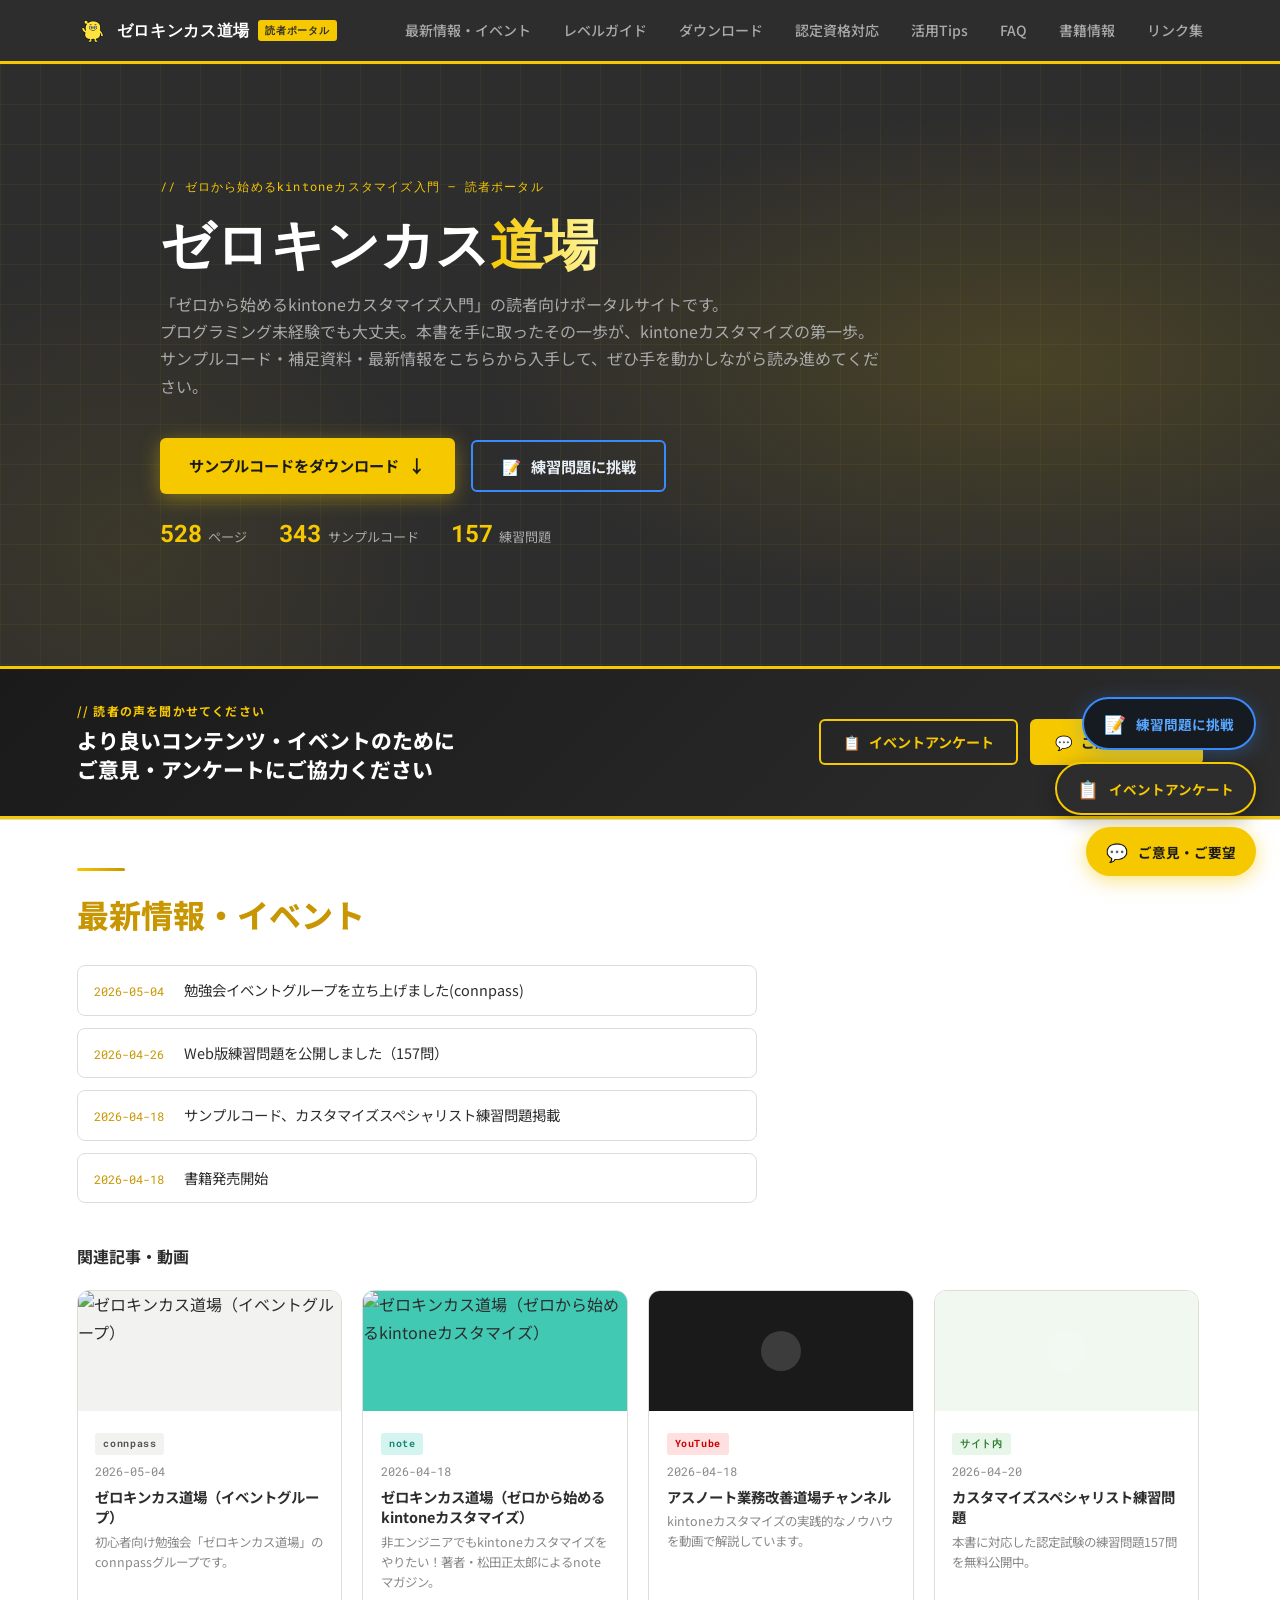
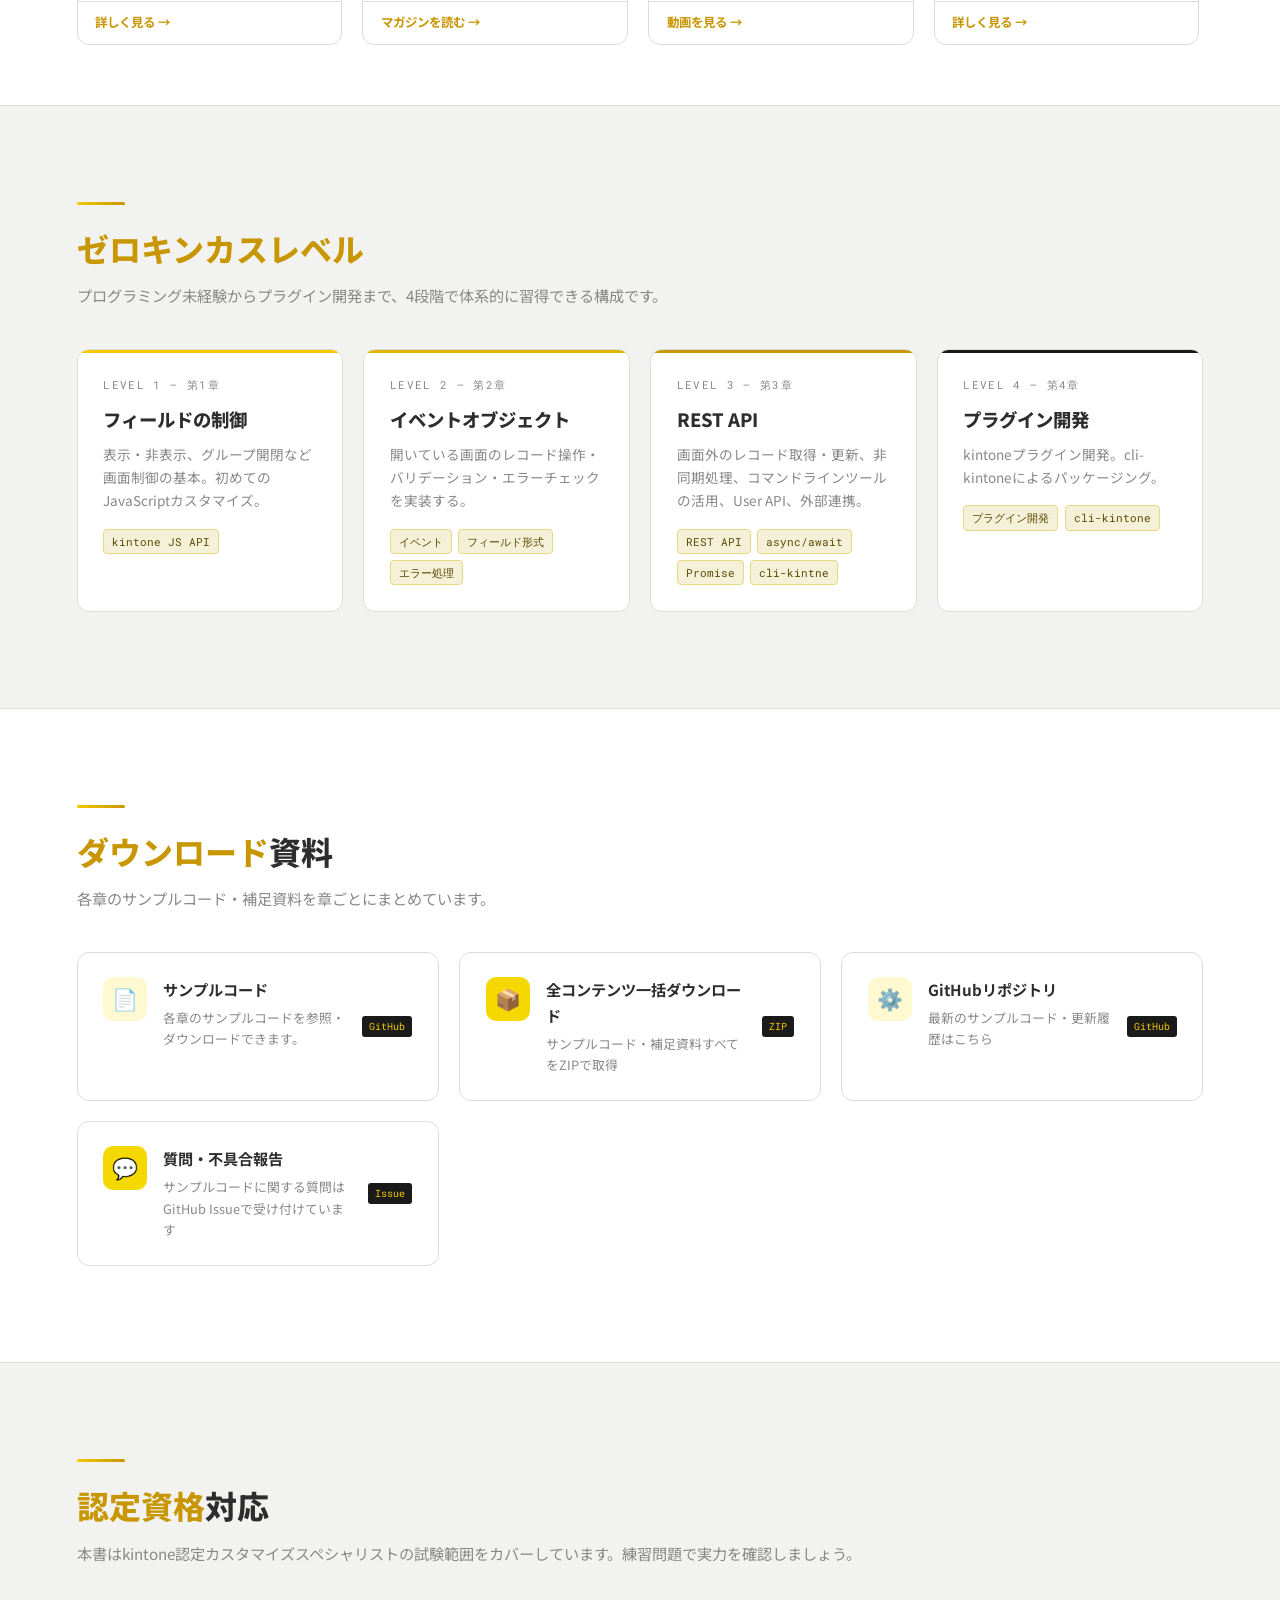
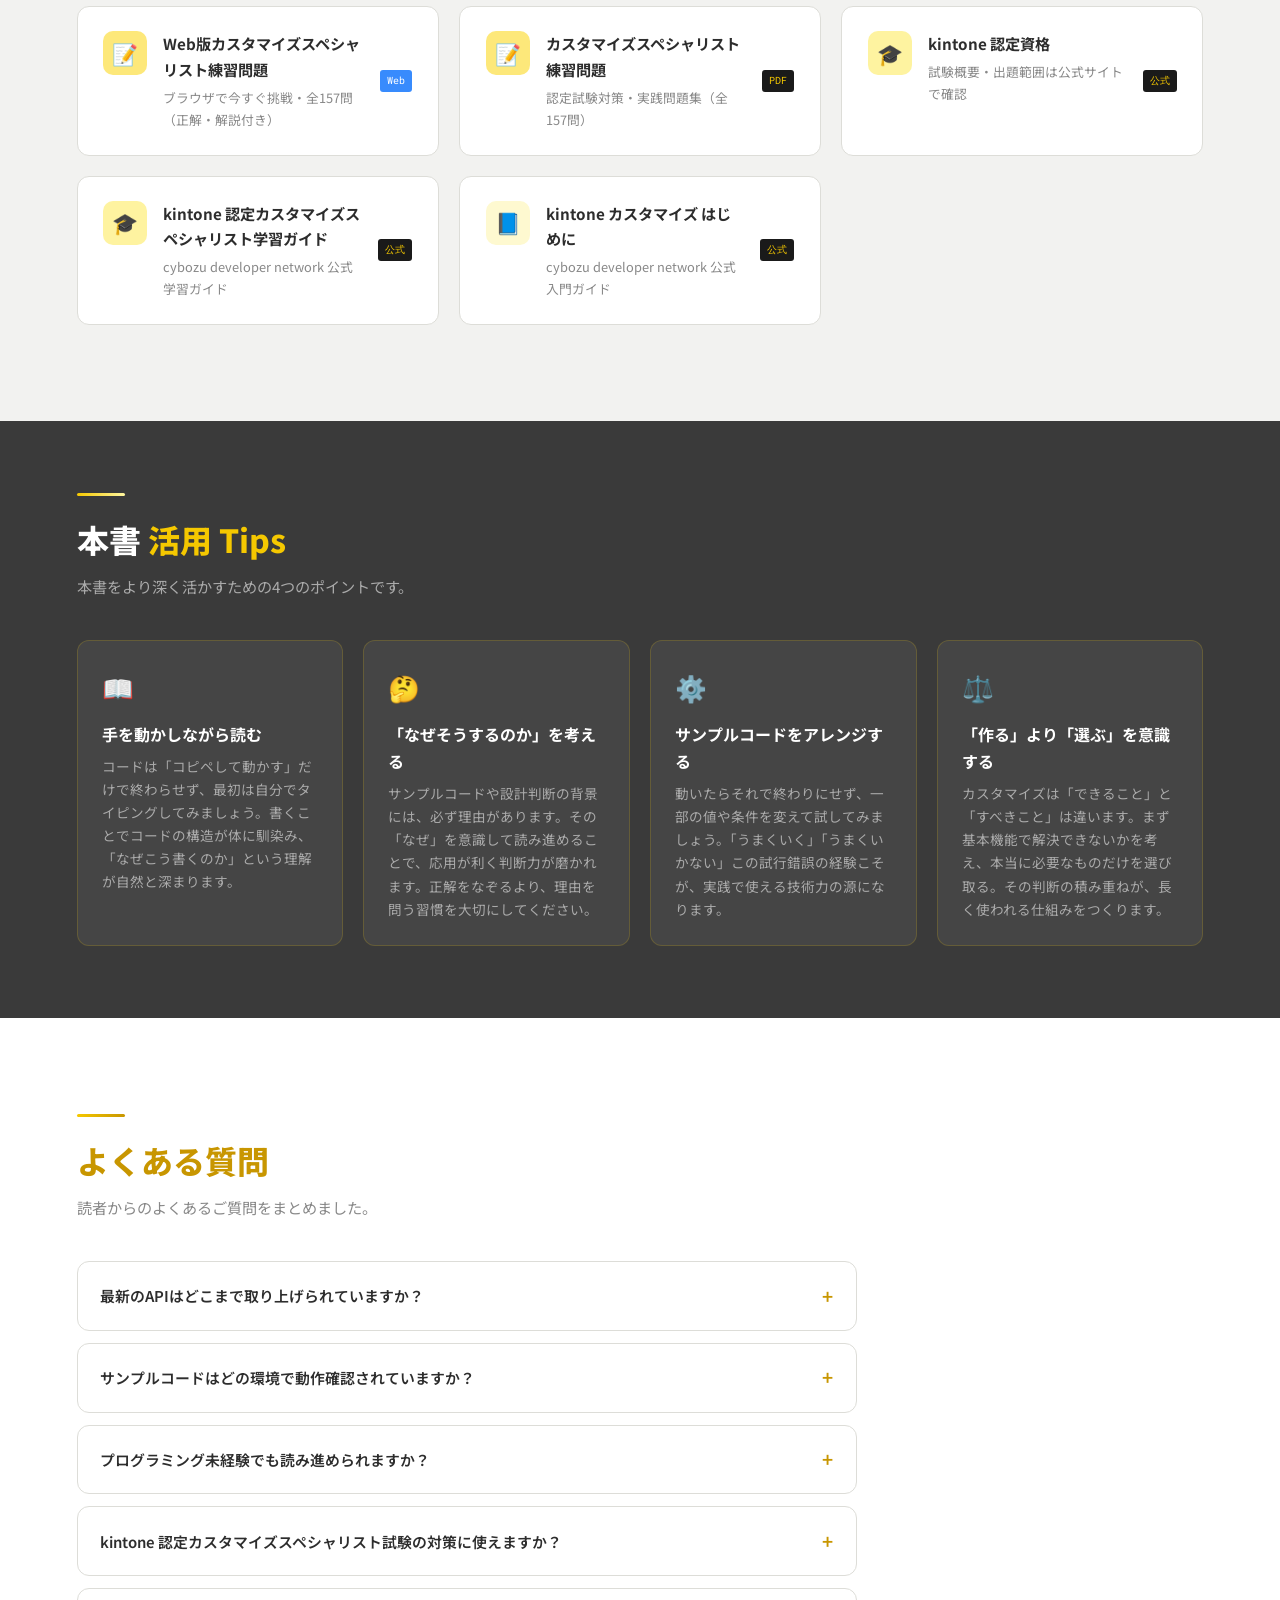
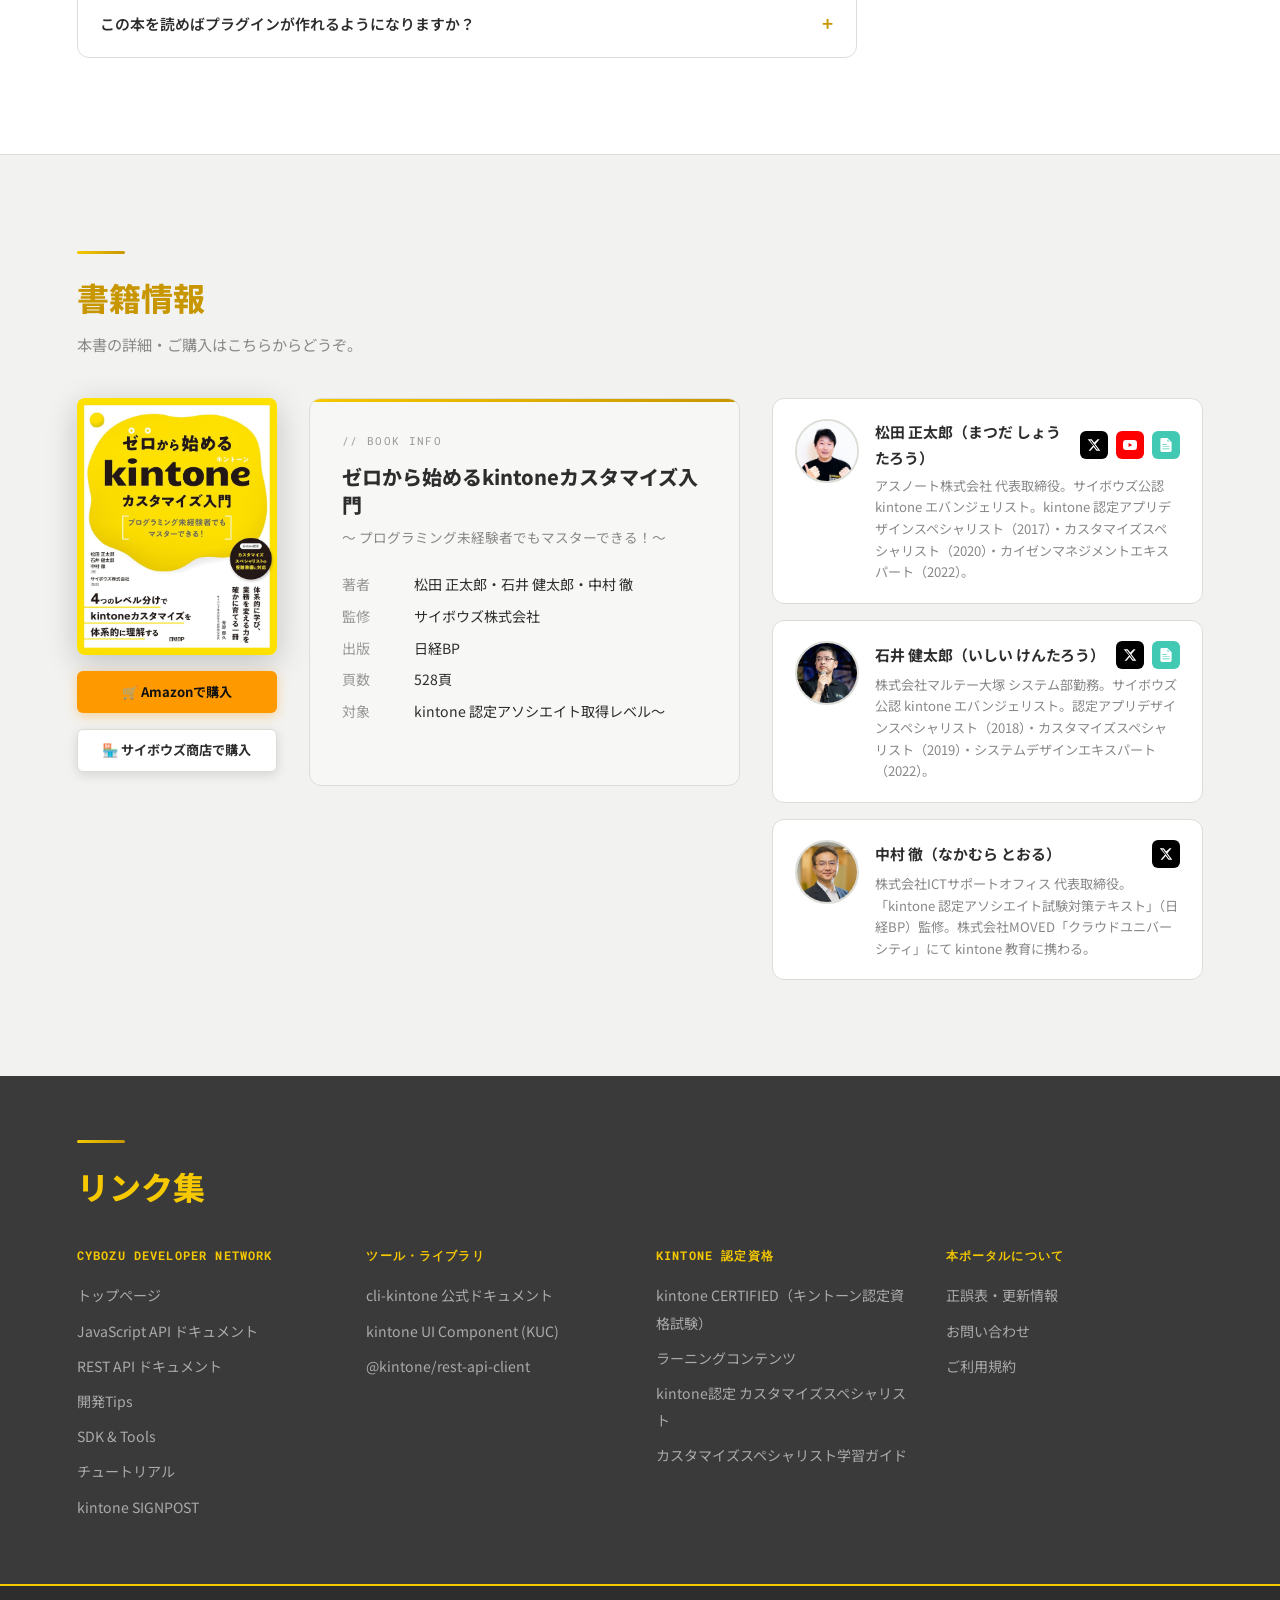
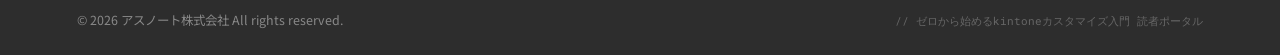
==== commit 888a5385: "no message" ====
--- a/index.html
+++ b/index.html
@@ -13,10 +13,10 @@
 
   <meta charset="UTF-8">
   <meta name="viewport" content="width=device-width, initial-scale=1.0">
-  <title>ゼロキンカス道場 | ゼロから始めるkintoneカスタマイズ入門 読者ポータル</title>
+  <title>kintoneカスタマイズ入門 | ゼロキンカス道場 - プログラミング未経験者向け公式ポータル</title>
 
   <!-- SEO -->
-  <meta name="description" content="「ゼロから始めるkintoneカスタマイズ入門」（日経BP）の公式読者ポータル。kintoneカスタマイズのサンプルコード・練習問題・最新情報を無料公開。プログラミング未経験者でもkintoneカスタマイズをマスターできます。">
+  <meta name="description" content="kintoneカスタマイズを基礎から学べる「ゼロから始めるkintoneカスタマイズ入門」（日経BP）の公式読者ポータル。プログラミング未経験者向けにサンプルコード343個・練習問題157問を無料公開。kintone認定カスタマイズスペシャリスト試験対策にも対応。">
   <meta name="keywords" content="kintoneカスタマイズ, ゼロキンカス, ゼロから始めるkintoneカスタマイズ入門, kintone, kintone JavaScript, kintone REST API, kintoneプラグイン, サイボウズ, kintone認定カスタマイズスペシャリスト">
   <meta name="author" content="松田正太郎, 石井健太郎, 中村徹 / アスノート株式会社">
   <link rel="canonical" href="https://zerokincus.com/">
@@ -25,8 +25,8 @@
   <!-- OGP（SNSシェア用） -->
   <meta property="og:type" content="website">
   <meta property="og:url" content="https://zerokincus.com/">
-  <meta property="og:title" content="ゼロキンカス道場 | ゼロから始めるkintoneカスタマイズ入門">
-  <meta property="og:description" content="「ゼロから始めるkintoneカスタマイズ入門」（日経BP）の公式読者ポータル。サンプルコード・練習問題・最新情報を無料公開中。">
+  <meta property="og:title" content="kintoneカスタマイズ入門 | ゼロキンカス道場">
+  <meta property="og:description" content="kintoneカスタマイズを基礎から学べる公式読者ポータル。サンプルコード・練習問題157問を無料公開。プログラミング未経験者向け。">
   <meta property="og:image" content="https://zerokincus.com/og-image.png">
   <meta property="og:site_name" content="ゼロキンカス道場">
   <meta property="og:locale" content="ja_JP">
@@ -34,8 +34,8 @@
   <!-- Twitter Card -->
   <meta name="twitter:card" content="summary_large_image">
   <meta name="twitter:site" content="@Shokun1108">
-  <meta name="twitter:title" content="ゼロキンカス道場 | ゼロから始めるkintoneカスタマイズ入門">
-  <meta name="twitter:description" content="「ゼロから始めるkintoneカスタマイズ入門」（日経BP）の公式読者ポータル。サンプルコード・練習問題・最新情報を無料公開中。">
+  <meta name="twitter:title" content="kintoneカスタマイズ入門 | ゼロキンカス道場">
+  <meta name="twitter:description" content="kintoneカスタマイズを基礎から学べる公式読者ポータル。サンプルコード・練習問題157問を無料公開。プログラミング未経験者向け。">
   <meta name="twitter:image" content="https://zerokincus.com/og-image.png">
 
   <link rel="icon" type="image/png" href="portal/favicon.png">
@@ -228,6 +228,12 @@
       <div class="divider"></div>
       <h2 class="section-title"><span>最新情報・イベント</span></h2>
       <div style="margin-top:1.5rem;display:flex;flex-direction:column;gap:.75rem;max-width:680px;">
+        <div
+          style="display:flex;align-items:baseline;gap:1.25rem;padding:.75rem 1rem;background:#ffffff;border:1px solid #ddddd8;border-radius:8px;">
+          <span
+            style="font-family:var(--mono);font-size:.78rem;color:var(--accent2);white-space:nowrap;flex-shrink:0;">2026-05-04</span>
+          <span style="font-size:.9rem;color:var(--ink);">勉強会イベントグループを立ち上げました(connpass)</span>
+        </div>
         <div
           style="display:flex;align-items:baseline;gap:1.25rem;padding:.75rem 1rem;background:#ffffff;border:1px solid #ddddd8;border-radius:8px;">
           <span
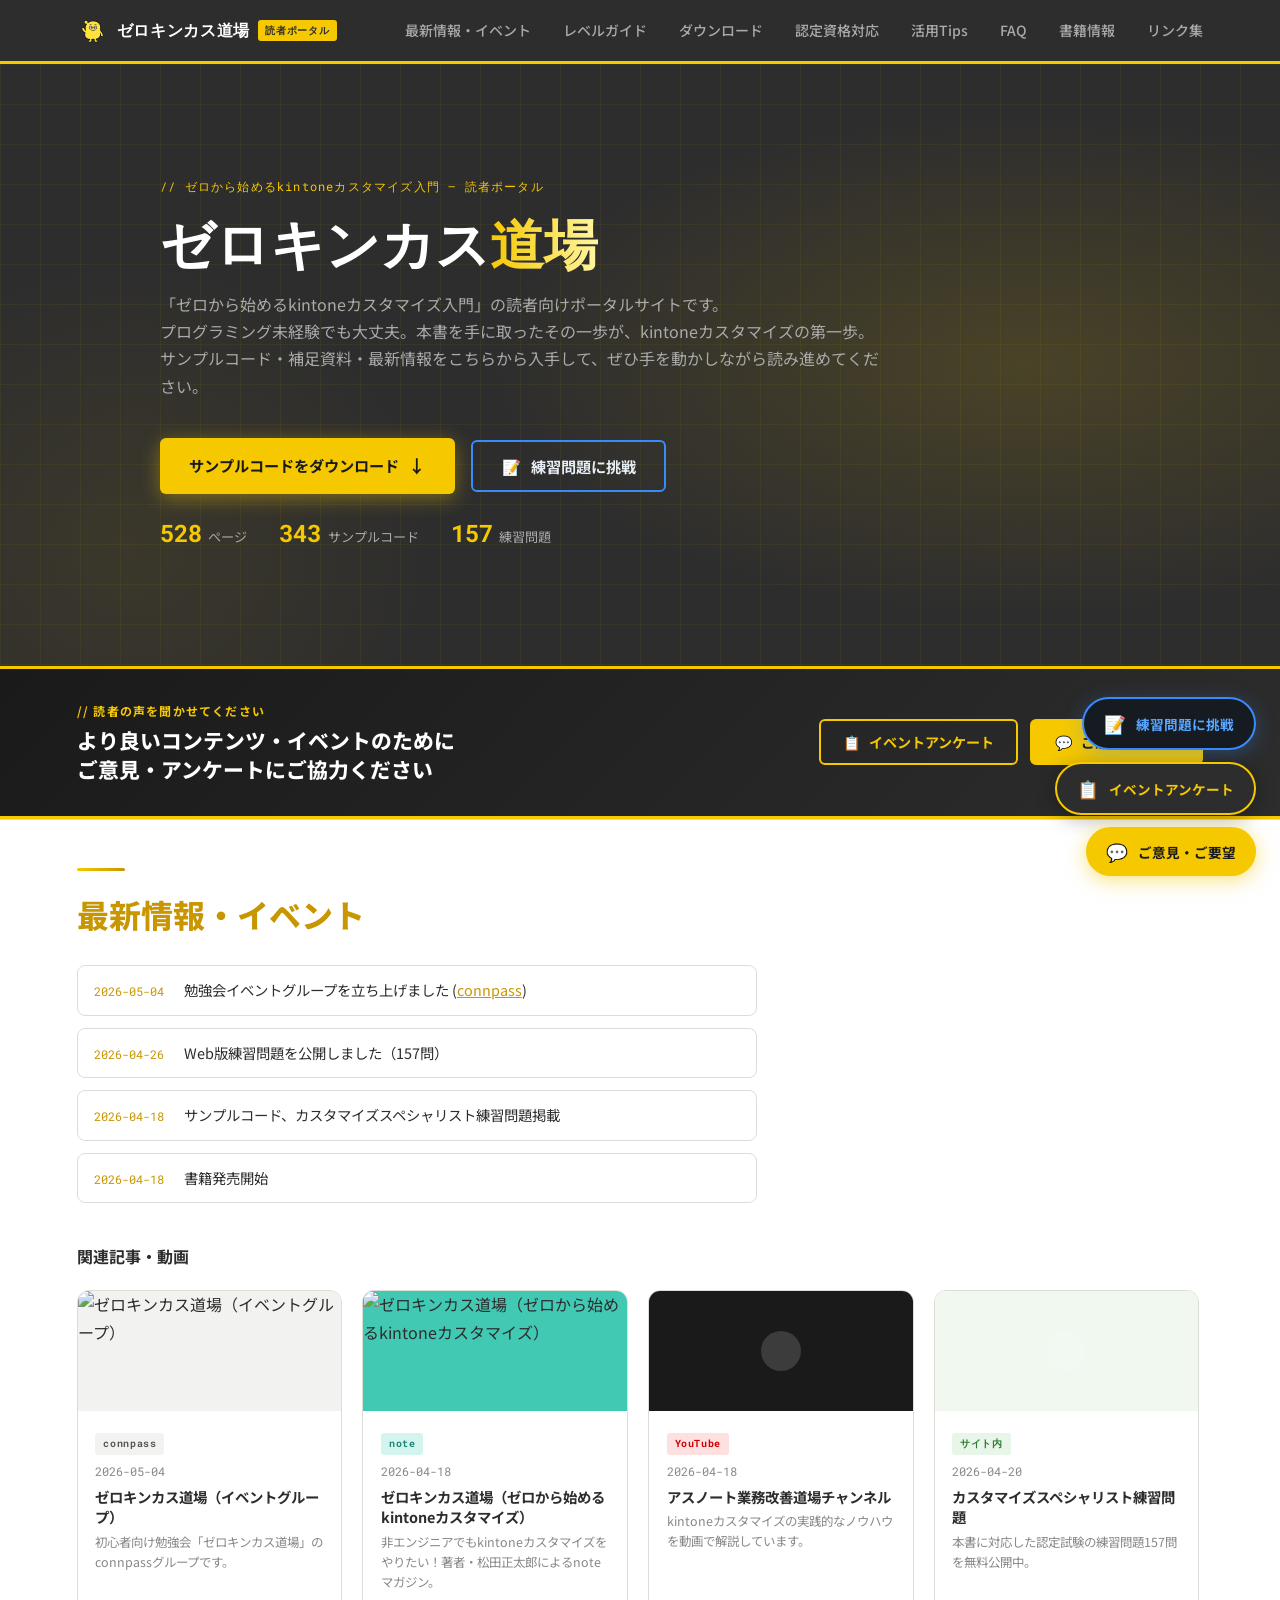
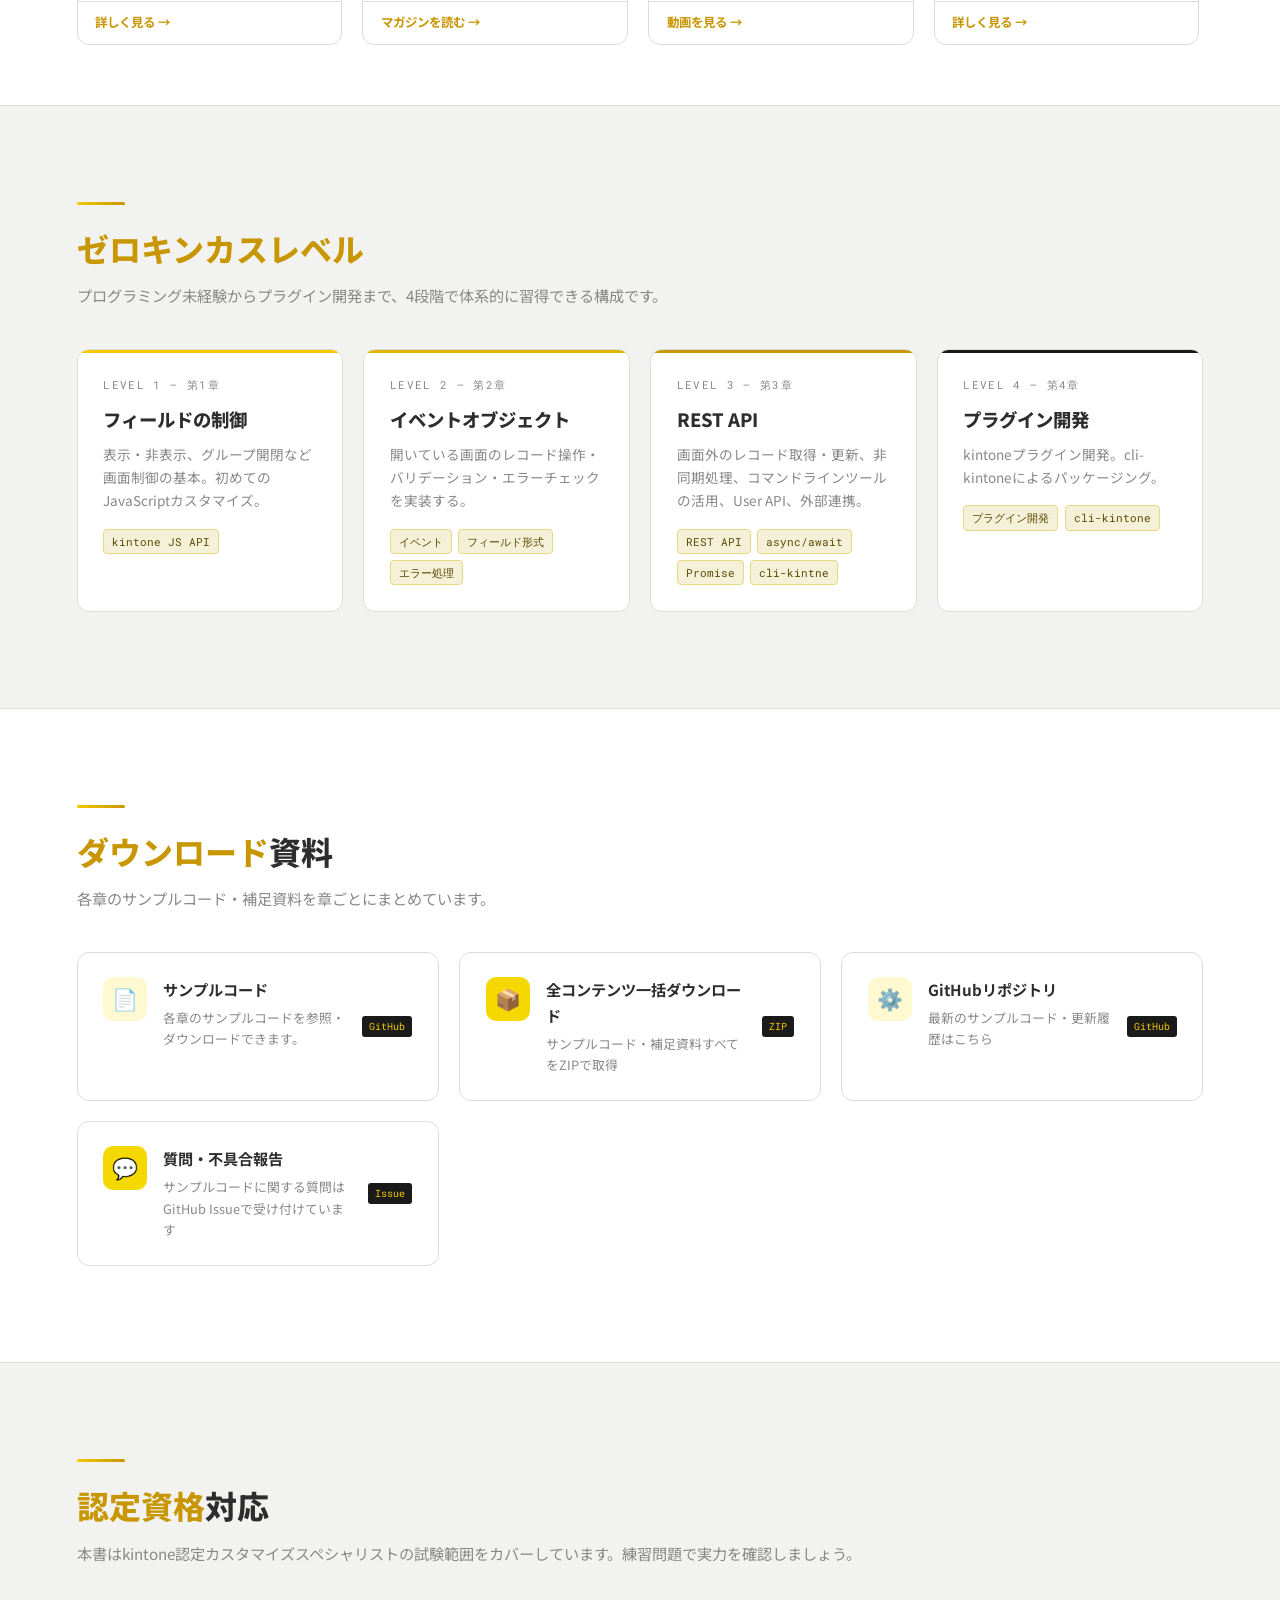
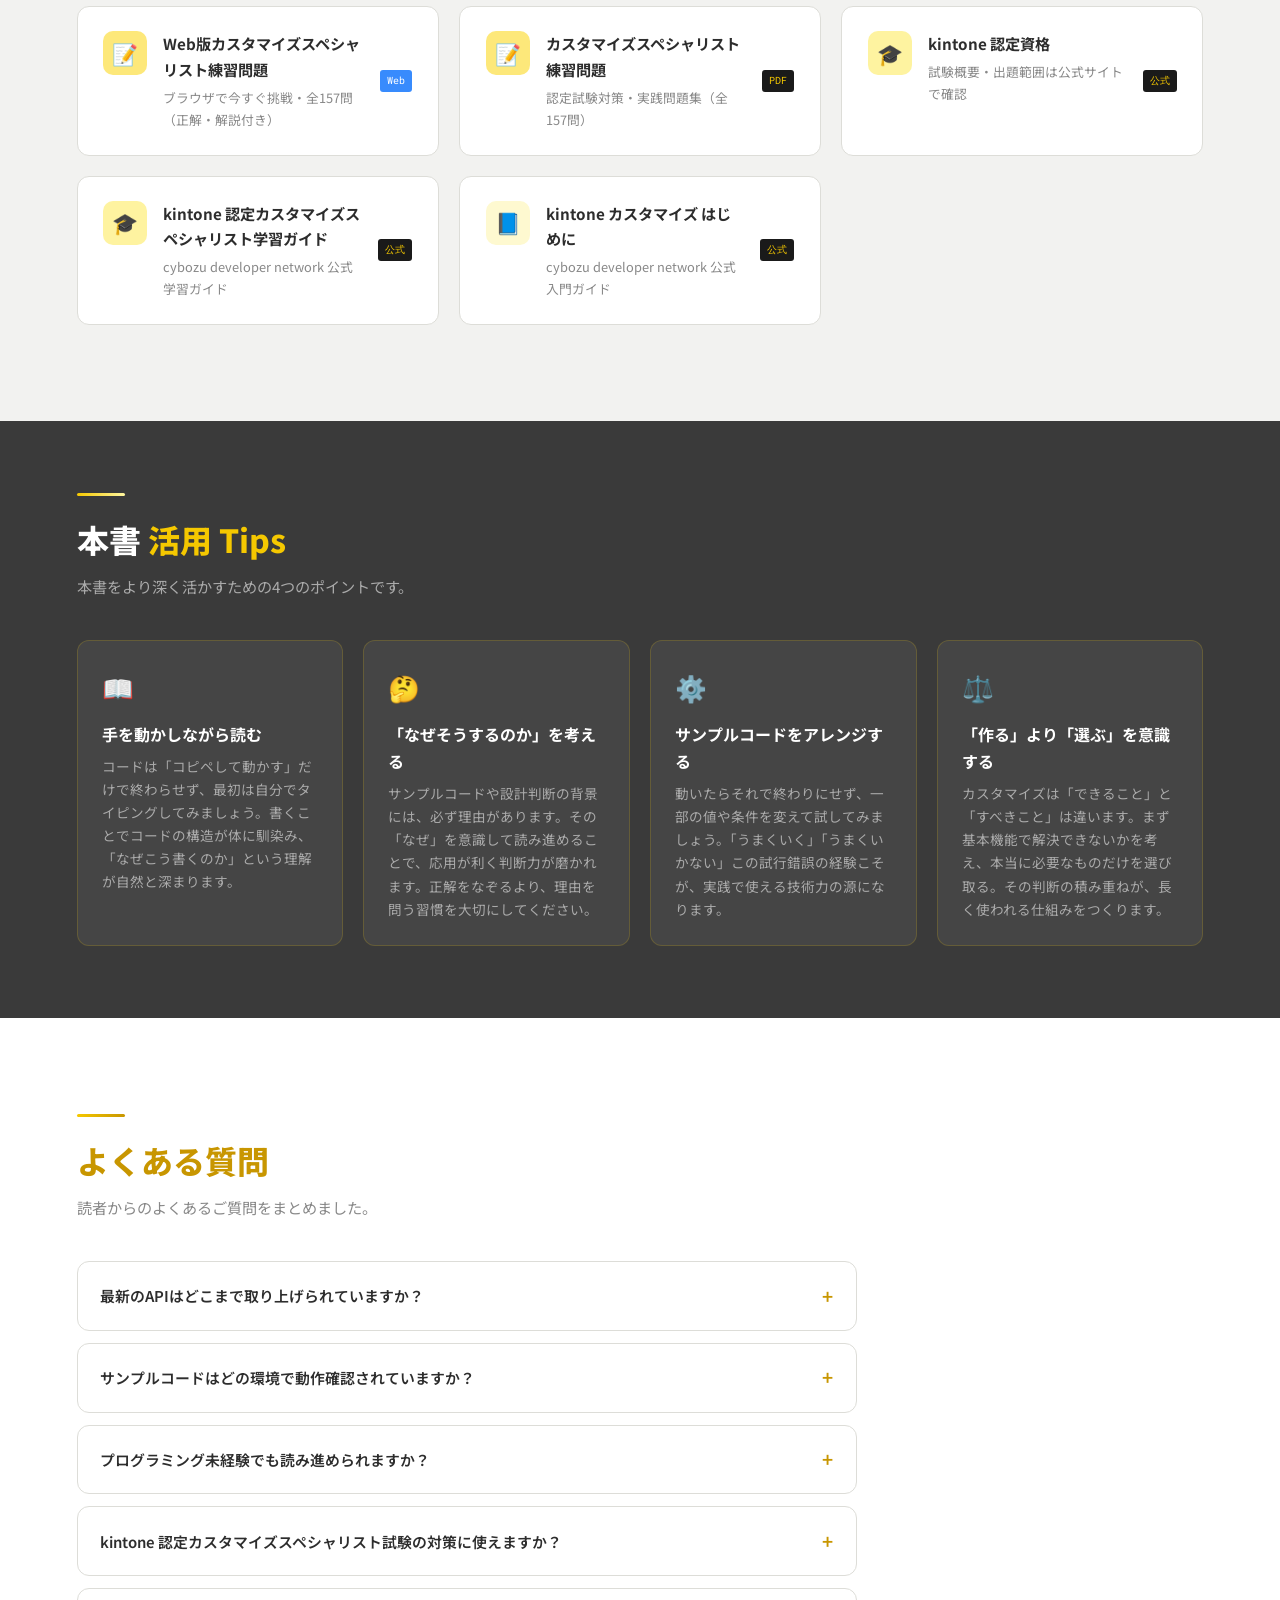
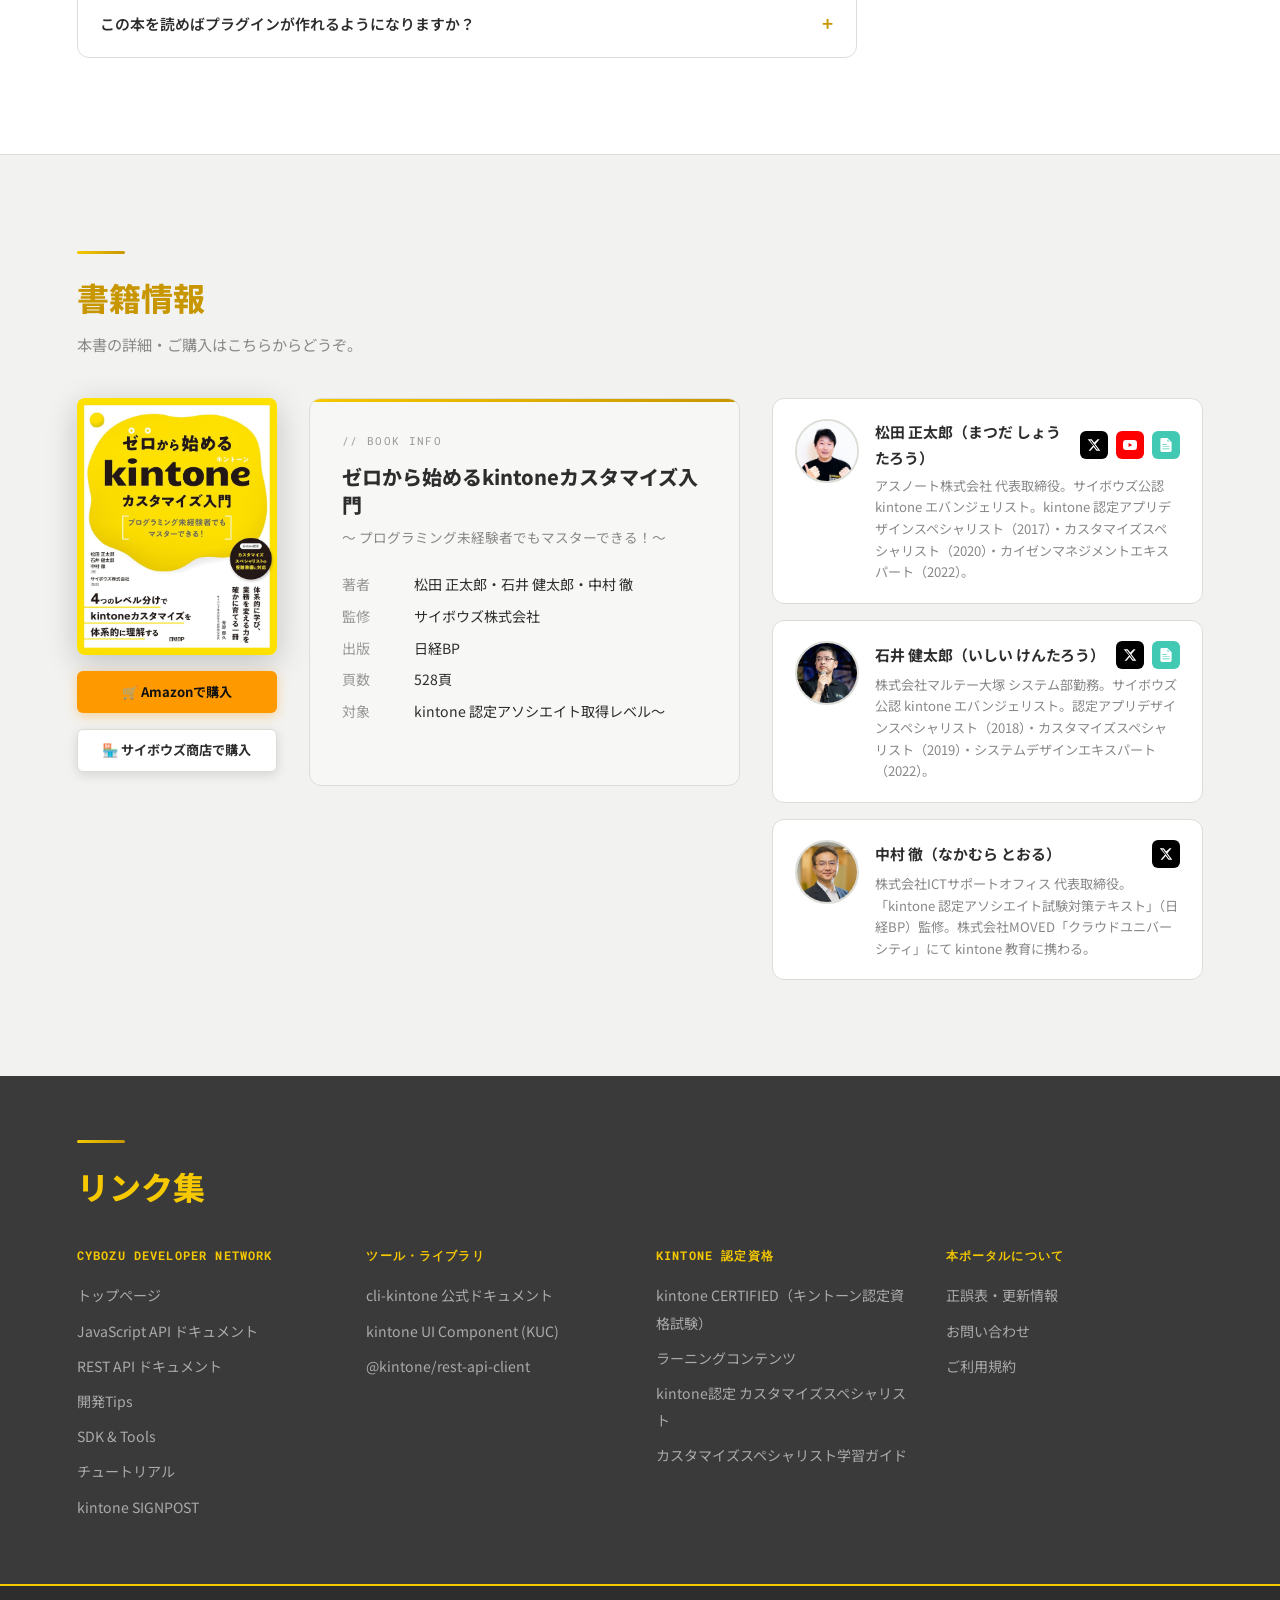
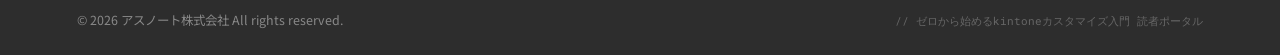
==== commit f462170e: "no message" ====
--- a/index.html
+++ b/index.html
@@ -232,7 +232,11 @@
           style="display:flex;align-items:baseline;gap:1.25rem;padding:.75rem 1rem;background:#ffffff;border:1px solid #ddddd8;border-radius:8px;">
           <span
             style="font-family:var(--mono);font-size:.78rem;color:var(--accent2);white-space:nowrap;flex-shrink:0;">2026-05-04</span>
-          <span style="font-size:.9rem;color:var(--ink);">勉強会イベントグループを立ち上げました(connpass)</span>
+          <span style="font-size:.9rem;color:var(--ink);">
+            勉強会イベントグループを立ち上げました
+            (<a href="https://zerokincus.connpass.com/" style="color:var(--accent2);text-decoration:underline;" target="_blank" rel="noopener">connpass</a>)
+          </span>
+   
         </div>
         <div
           style="display:flex;align-items:baseline;gap:1.25rem;padding:.75rem 1rem;background:#ffffff;border:1px solid #ddddd8;border-radius:8px;">
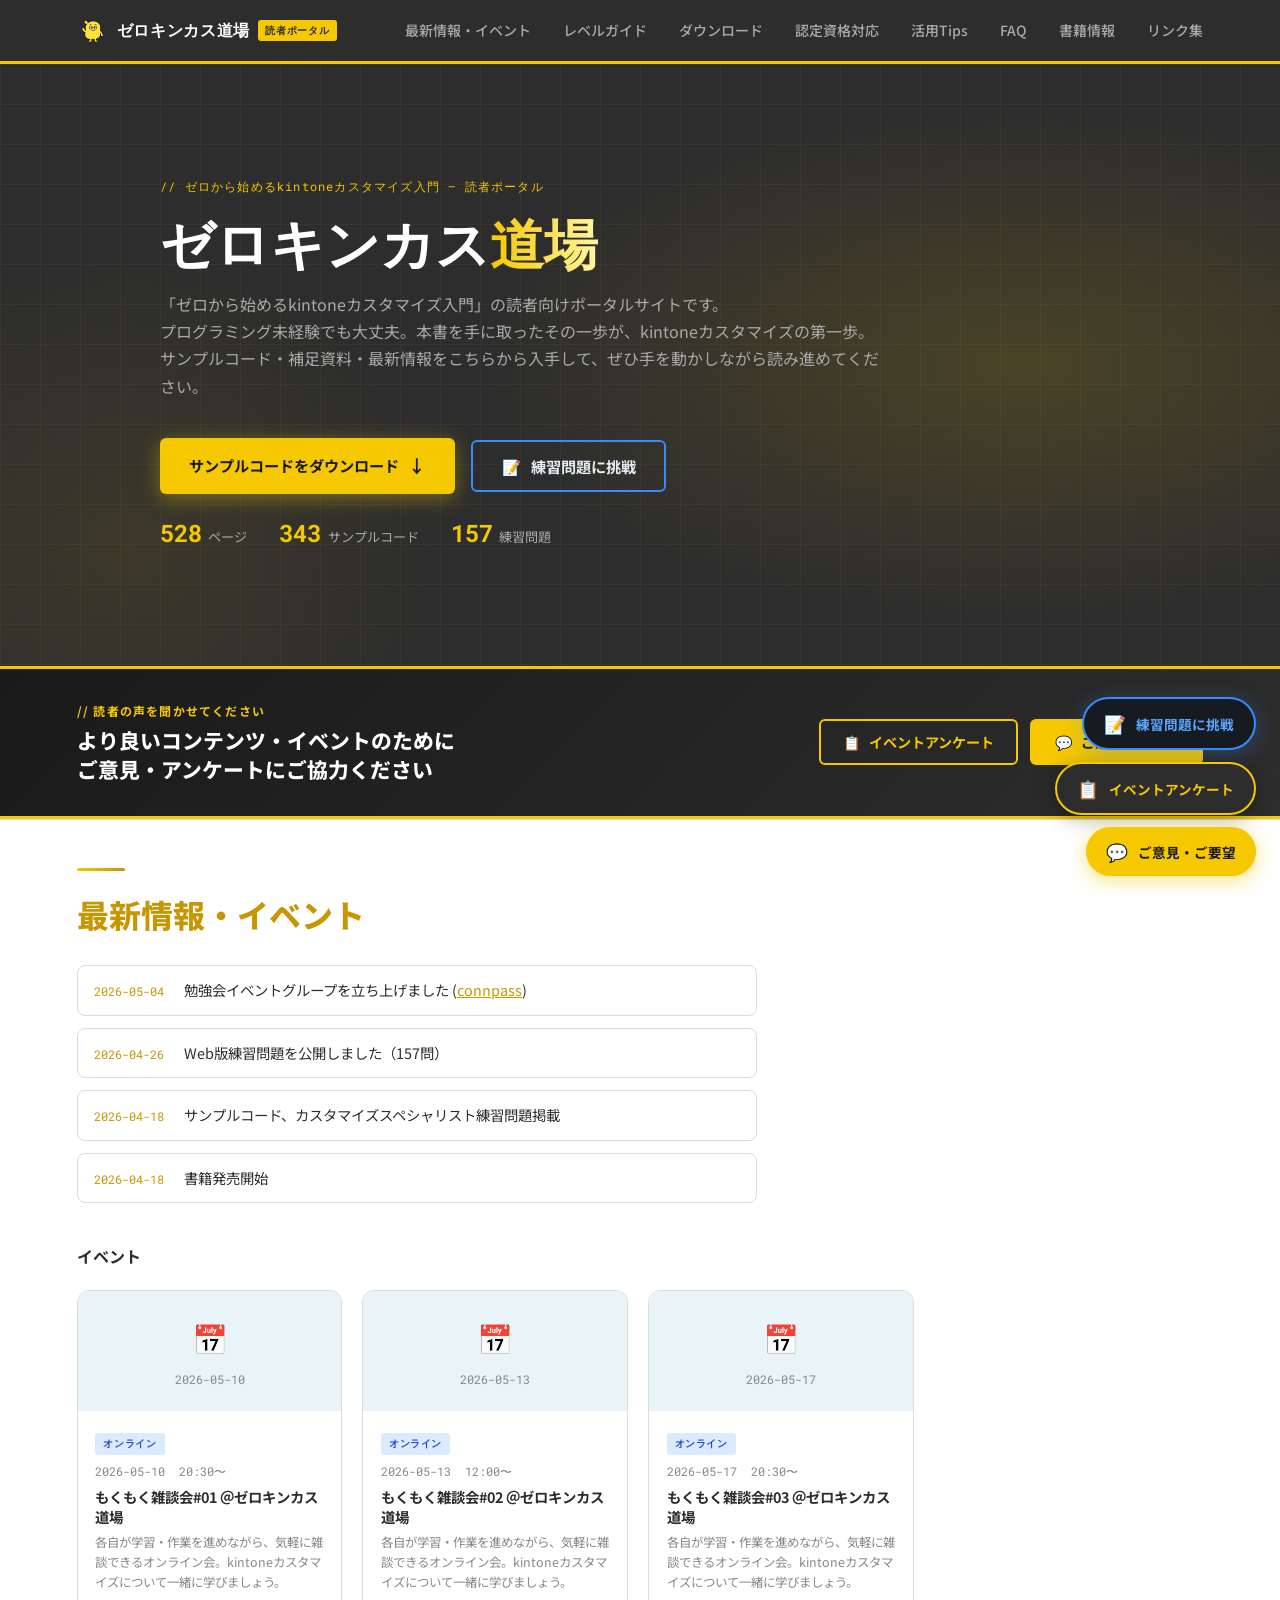
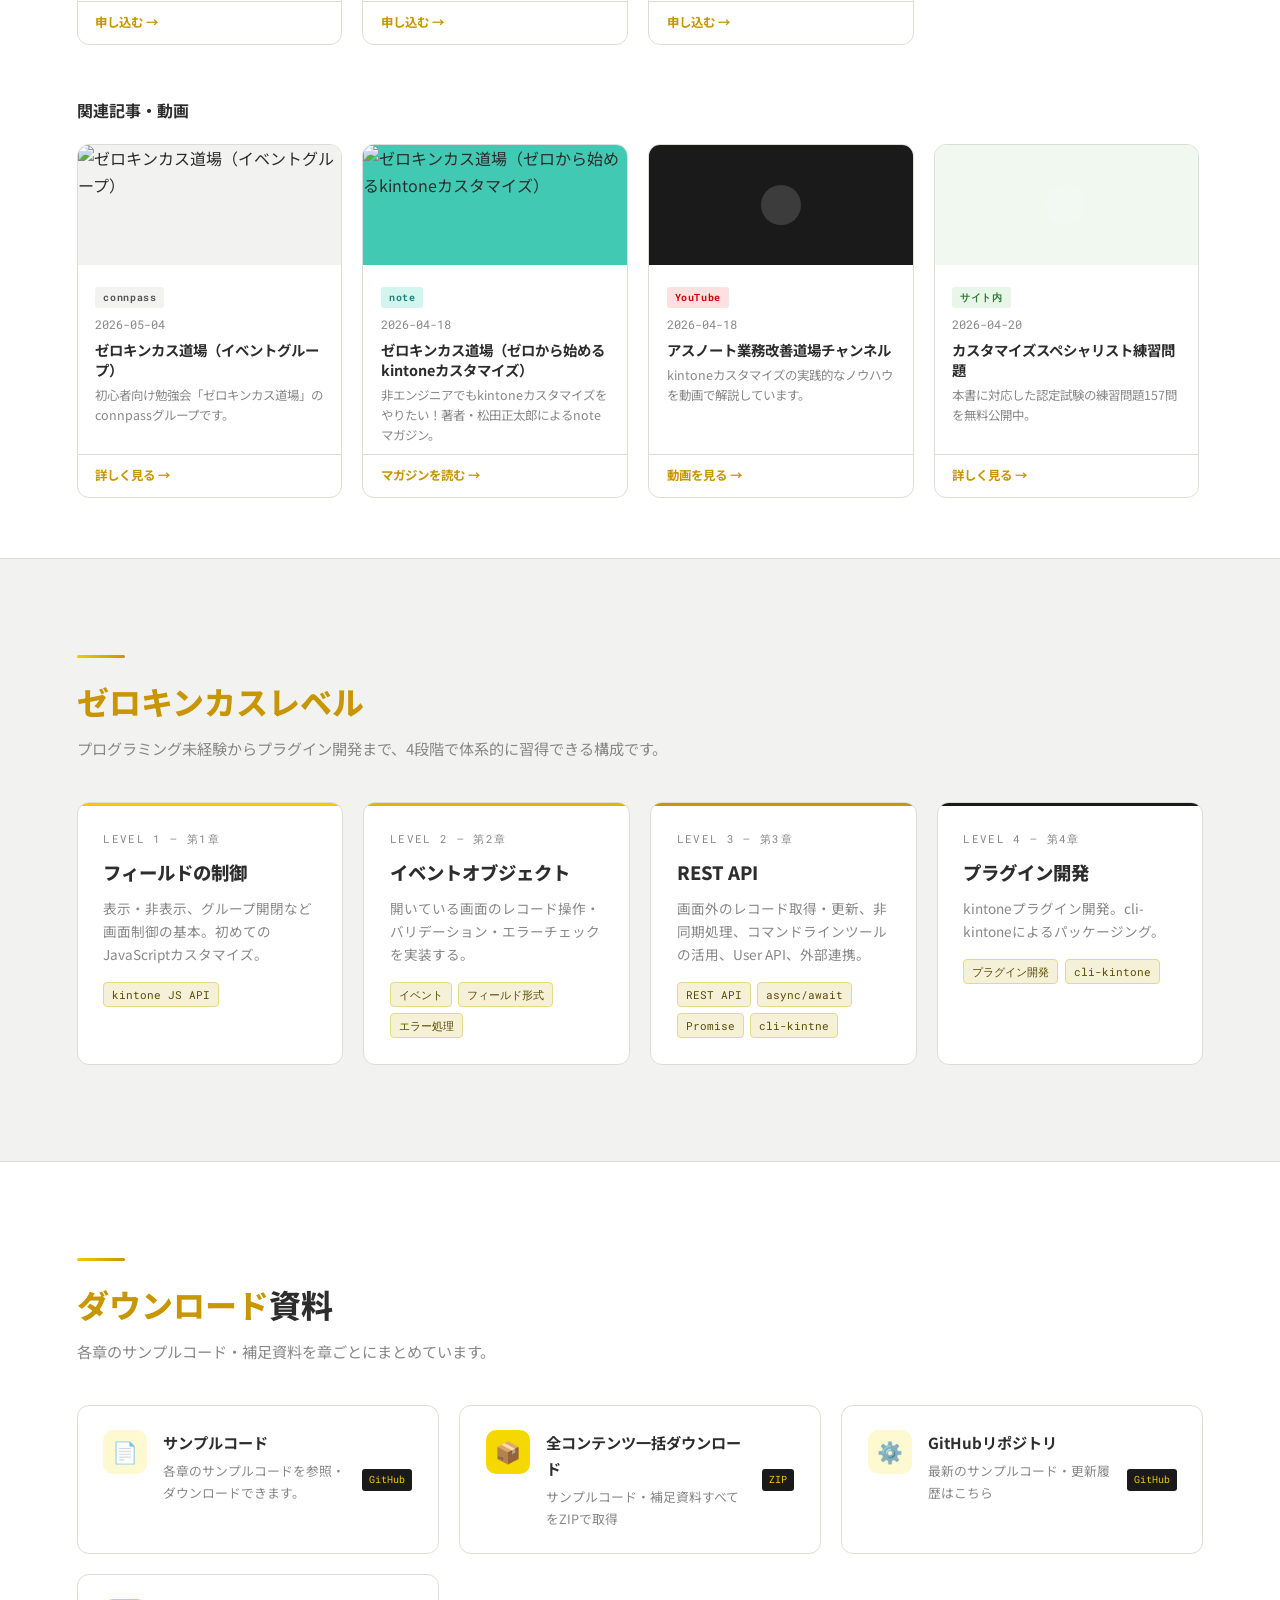
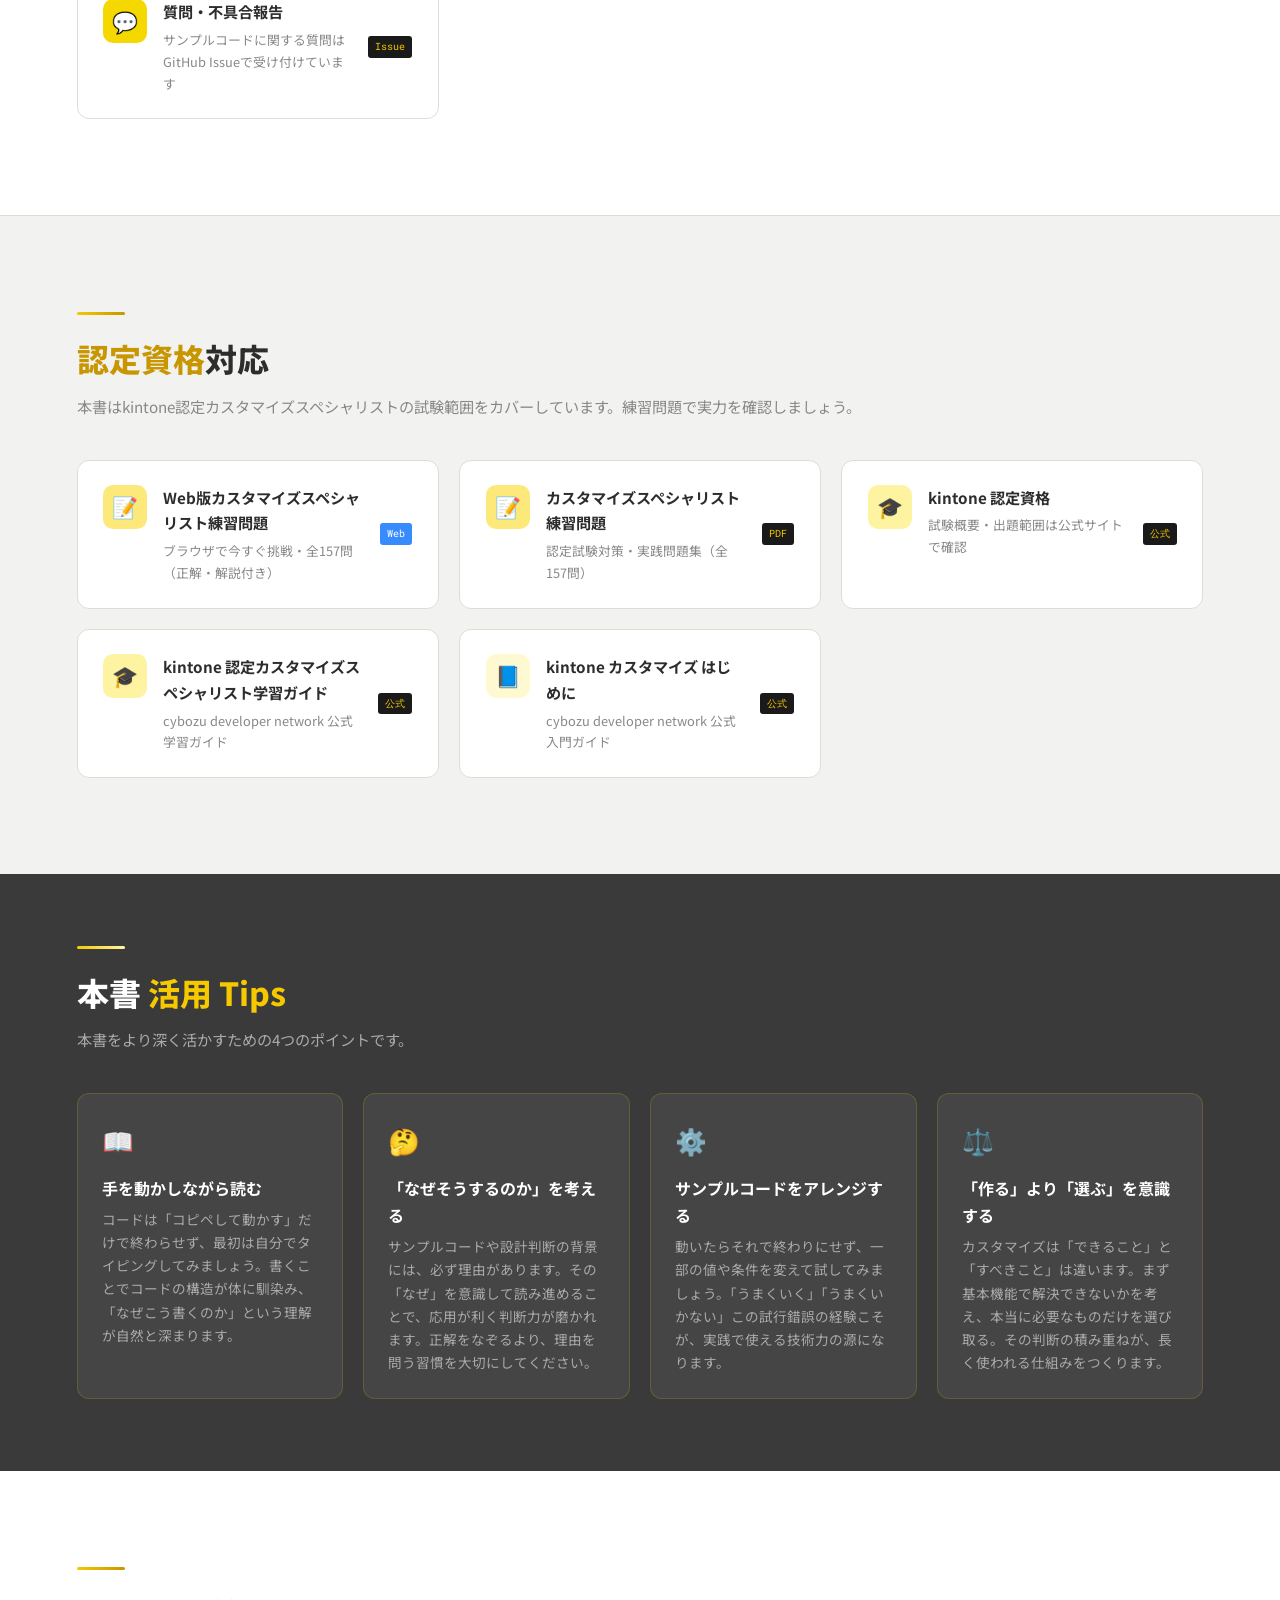
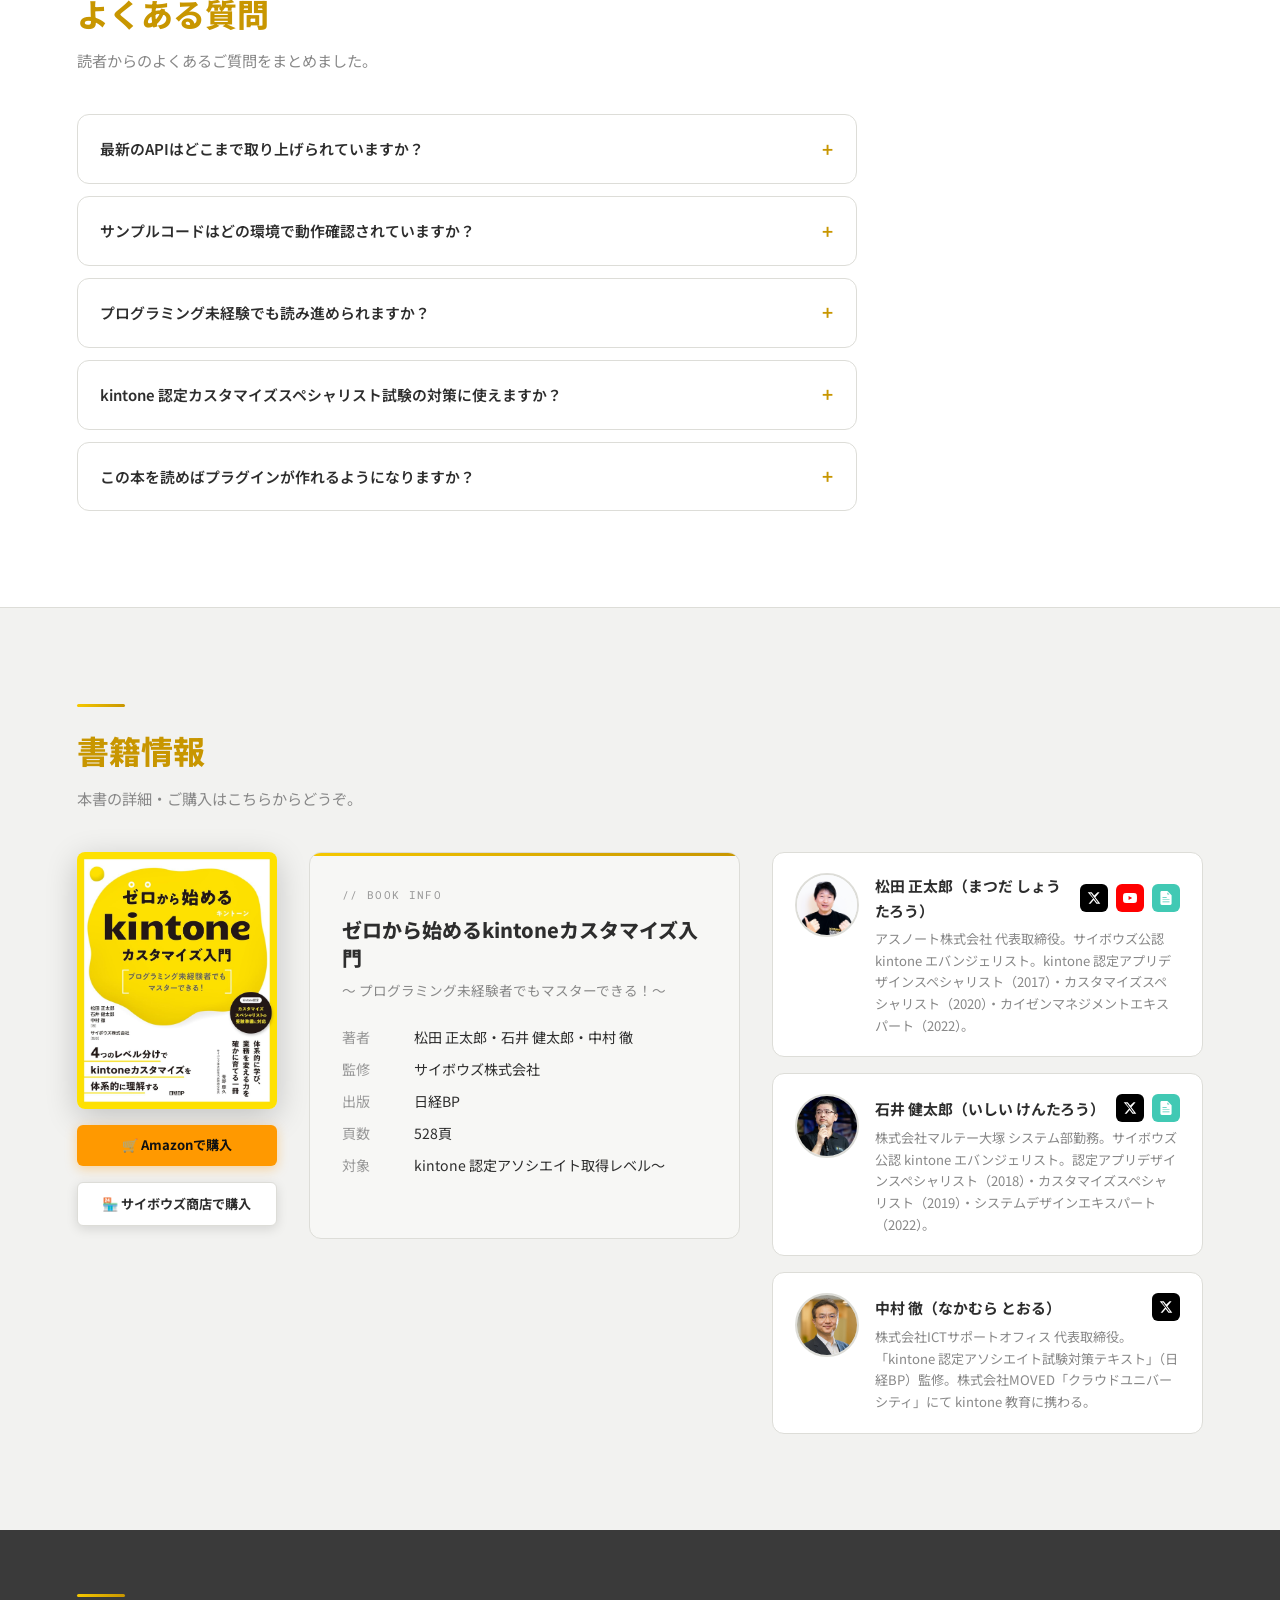
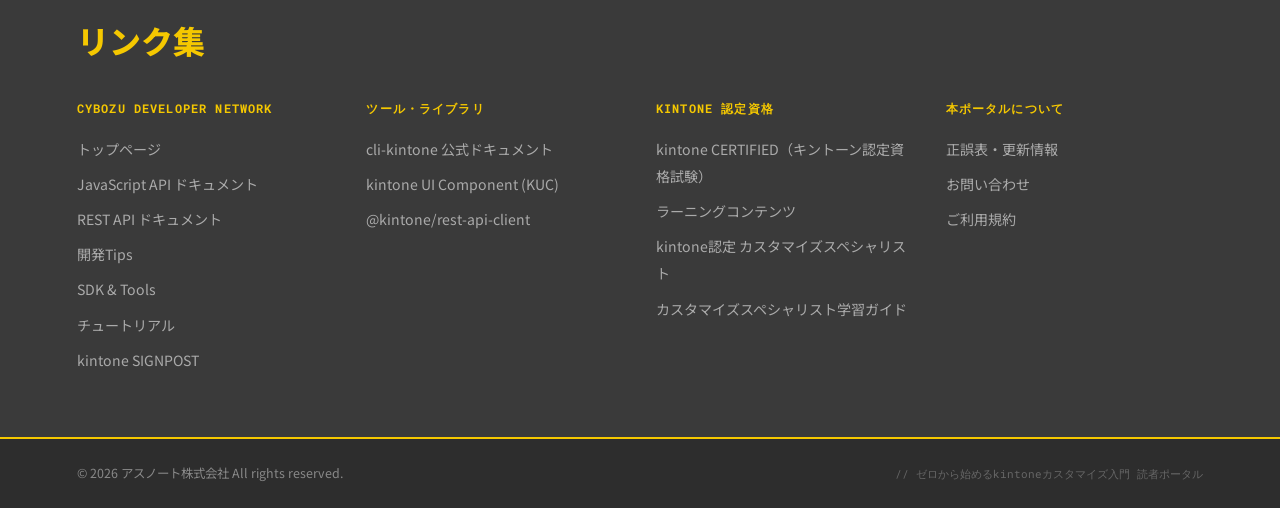
==== commit 0390329b: "イベント情報表示追加" ====
--- a/index.html
+++ b/index.html
@@ -257,6 +257,66 @@
           <span style="font-size:.9rem;color:var(--ink);">書籍発売開始</span>
         </div>
       </div>
+
+      <!-- イベント -->
+      <h3 style="font-family:var(--sans);font-size:1rem;font-weight:700;color:var(--ink);margin-top:2.5rem;margin-bottom:1.25rem;">イベント</h3>
+      <div class="article-grid" id="event-grid">
+        <!-- events.jsonから動的生成 -->
+      </div>
+
+      <script>
+        const eventTagStyles = {
+          'セミナー':   { bg: '#ffe0e0', color: '#cc0000' },
+          '勉強会':     { bg: '#fef9d0', color: '#8a6000' },
+          'オンライン': { bg: '#dbeafe', color: '#1d4ed8' },
+          'オフライン': { bg: '#e8f5e9', color: '#2e7d32' },
+          '無料':       { bg: '#ede9fe', color: '#5b21b6' },
+          '有料':       { bg: '#fef3c7', color: '#92400e' },
+        };
+        const eventTagBg = {
+          'セミナー':   '#fff0f0',
+          '勉強会':     '#fef9d0',
+          'オンライン': '#e8f4f8',
+          'オフライン': '#f0f8f0',
+          '無料':       '#f3f0ff',
+          '有料':       '#fef9d0',
+        };
+
+        fetch('portal/events.json')
+          .then(r => r.json())
+          .then(events => {
+            const grid = document.getElementById('event-grid');
+            if (!events.length) {
+              grid.innerHTML = '<p style="color:#888;font-size:.88rem;">現在予定されているイベントはありません。</p>';
+              return;
+            }
+            grid.innerHTML = events.map(e => {
+              const ts = eventTagStyles[e.tag] || { bg: '#f2f2f0', color: '#555' };
+              const tb = eventTagBg[e.tag] || '#f2f2f0';
+              const thumb = e.thumb
+                ? `<img src="${e.thumb}" alt="${e.title}" style="width:100%;height:100%;object-fit:cover;">`
+                : `<div style="display:flex;flex-direction:column;align-items:center;gap:.4rem;">
+                    <span style="font-size:1.8rem;">📅</span>
+                    <span style="font-family:var(--mono);font-size:.75rem;color:#888;">${e.date}</span>
+                   </div>`;
+              return `
+                <a class="article-card" href="${e.url}" target="_blank">
+                  <div class="article-thumb" style="background:${tb};">${thumb}</div>
+                  <div class="article-body">
+                    <span class="article-tag" style="background:${ts.bg};color:${ts.color};">${e.tag}</span>
+                    <div class="article-date">${e.date}${e.time ? '&nbsp;&nbsp;' + e.time : ''}</div>
+                    <div class="article-title">${e.title}</div>
+                    <div class="article-desc">${e.desc}</div>
+                  </div>
+                  <div class="article-cta">${e.cta} →</div>
+                </a>`;
+            }).join('');
+          })
+          .catch(() => {
+            document.getElementById('event-grid').innerHTML =
+              '<p style="color:#888;font-size:.88rem;">イベント情報を読み込めませんでした。</p>';
+          });
+      </script>
 
       <!-- 関連記事カード -->
       <h3 style="font-family:var(--sans);font-size:1rem;font-weight:700;color:var(--ink);margin-top:2.5rem;margin-bottom:1.25rem;">関連記事・動画</h3>
@@ -311,6 +371,8 @@
               '<p style="color:#888;font-size:.88rem;">記事を読み込めませんでした。</p>';
           });
       </script>
+
+
     </div>
   </div>
 
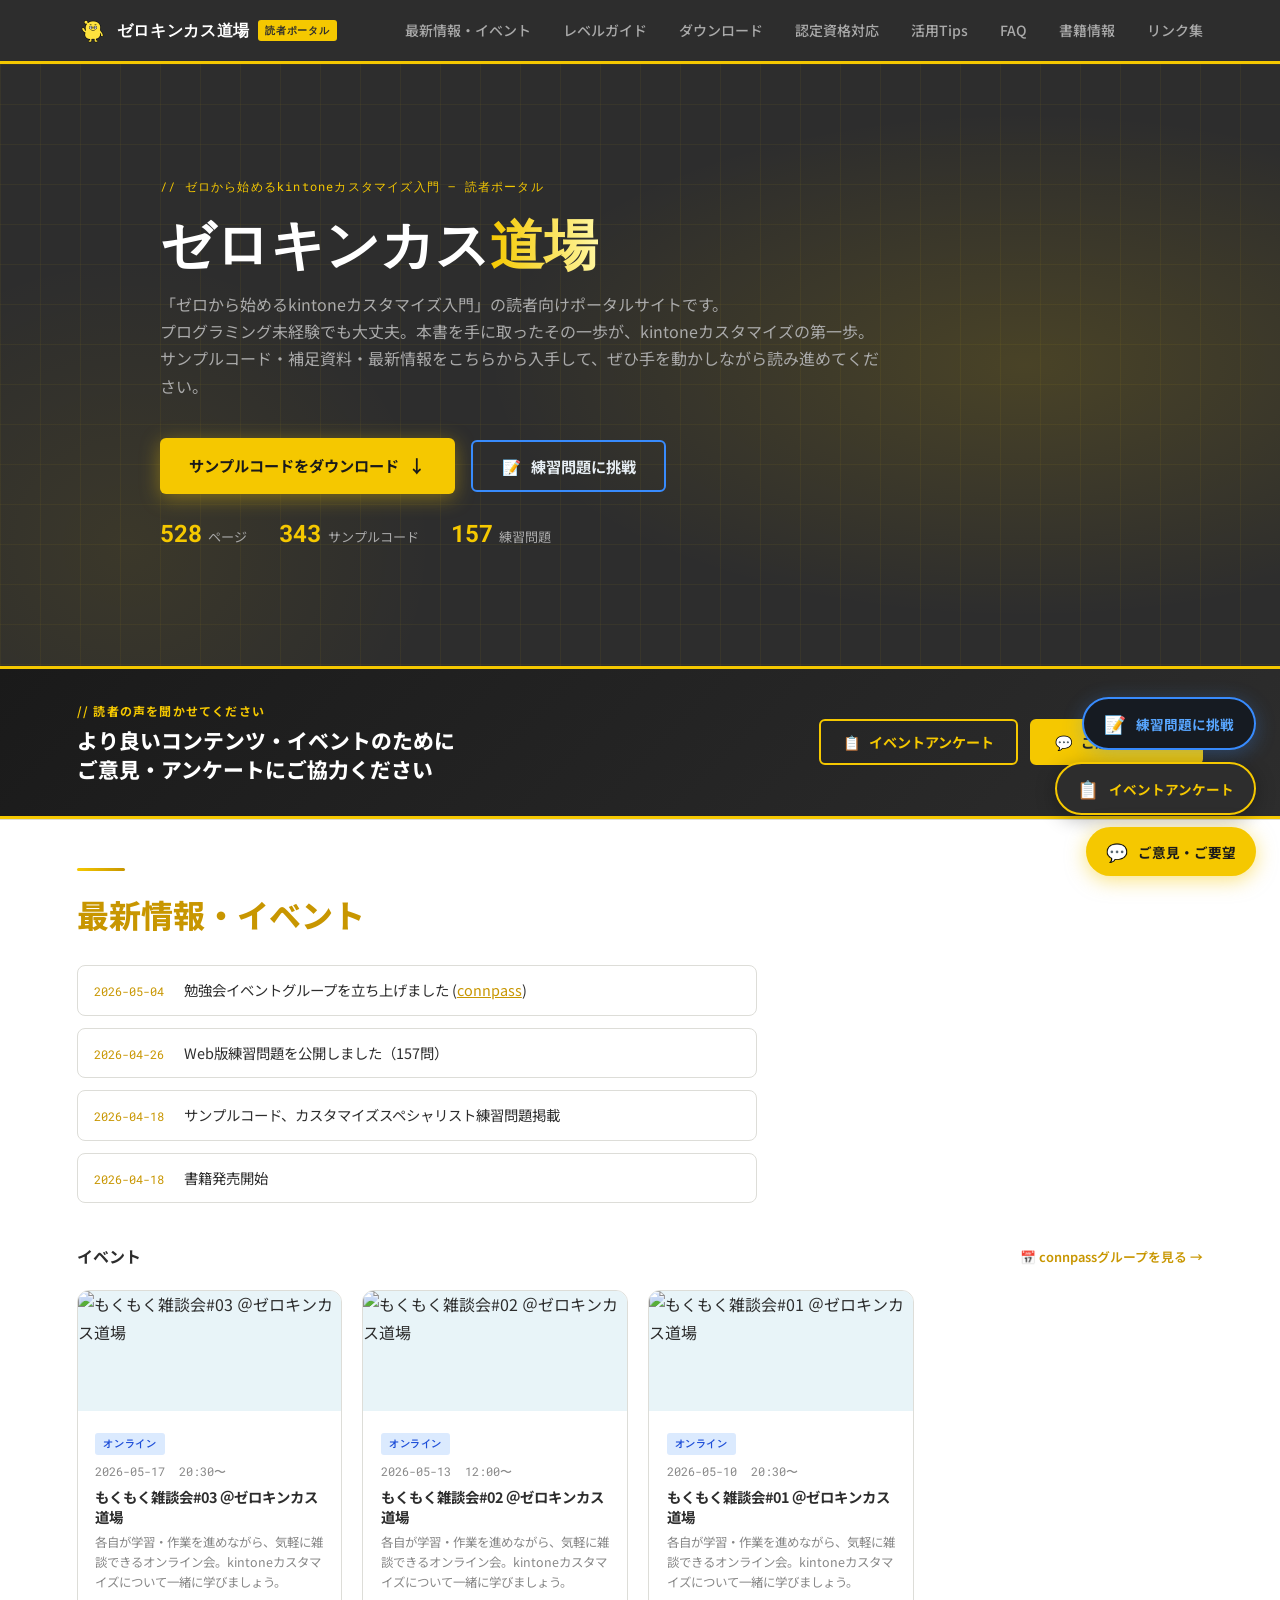
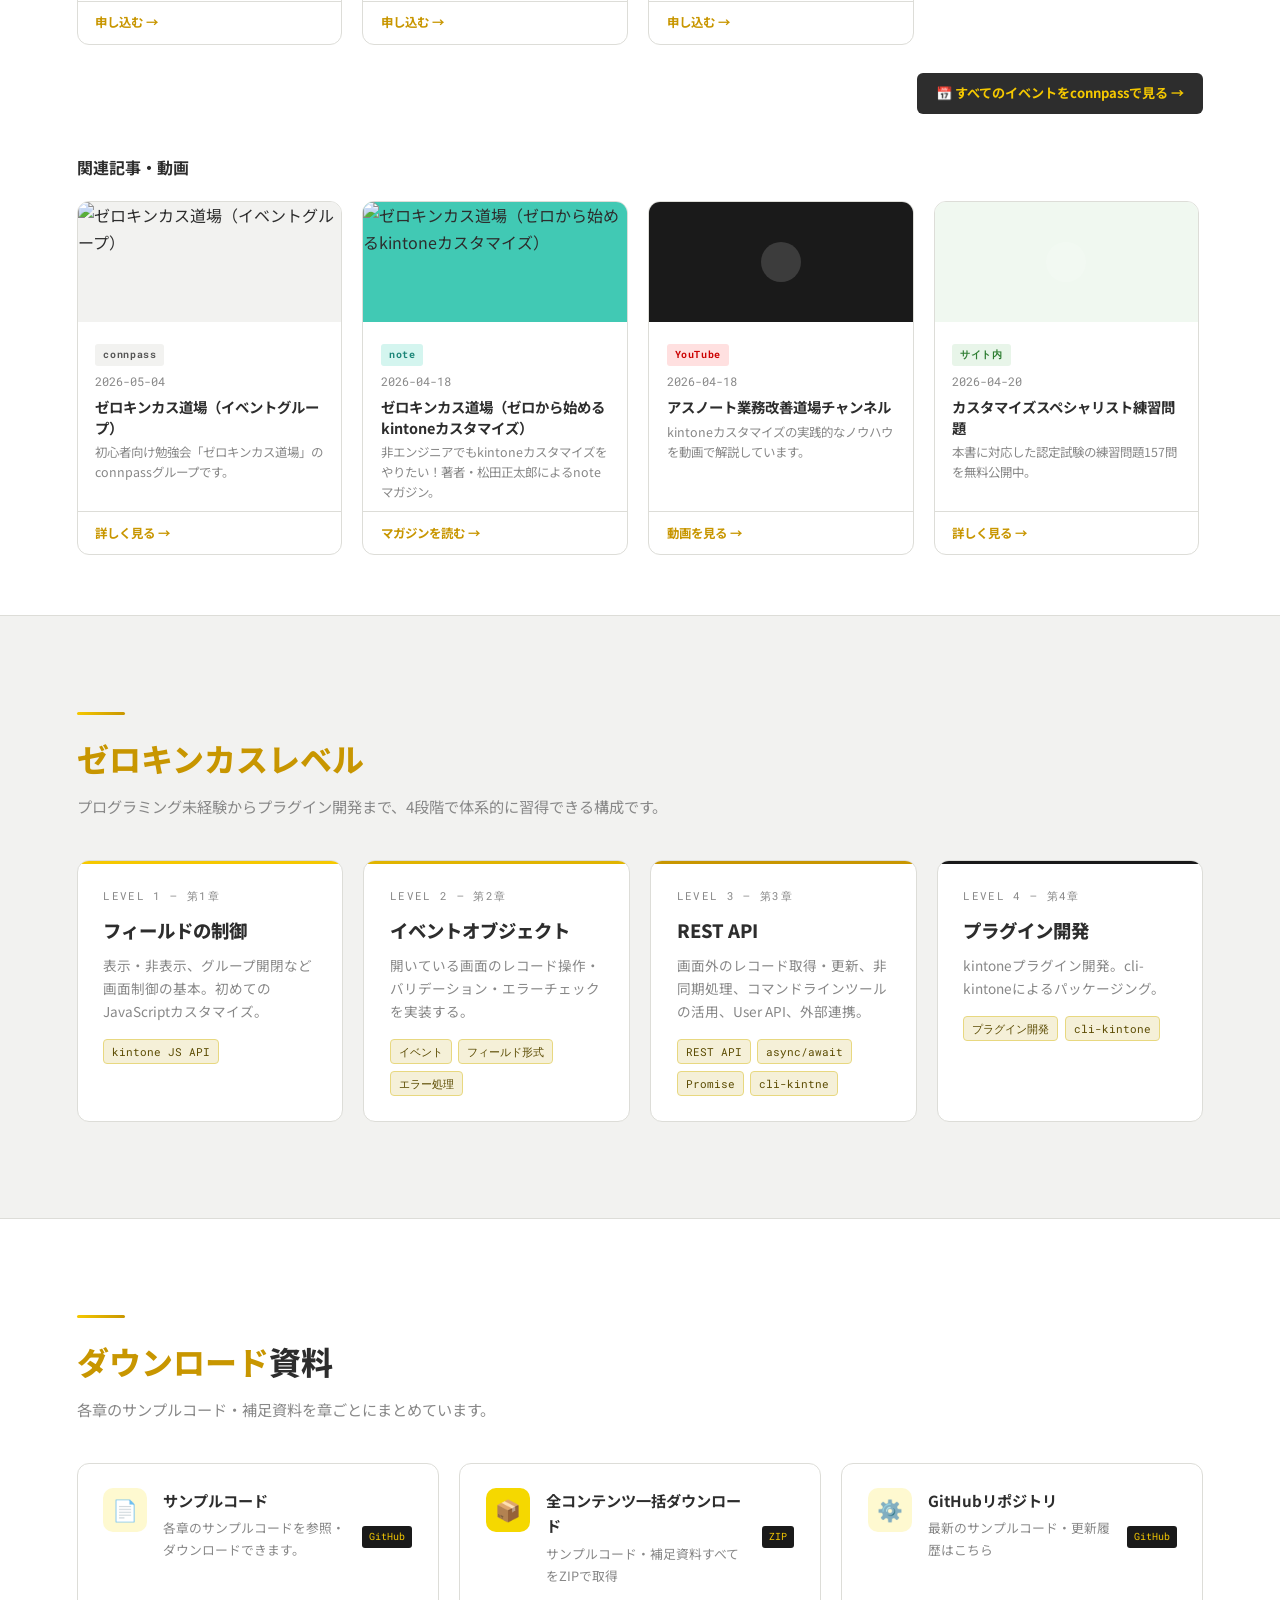
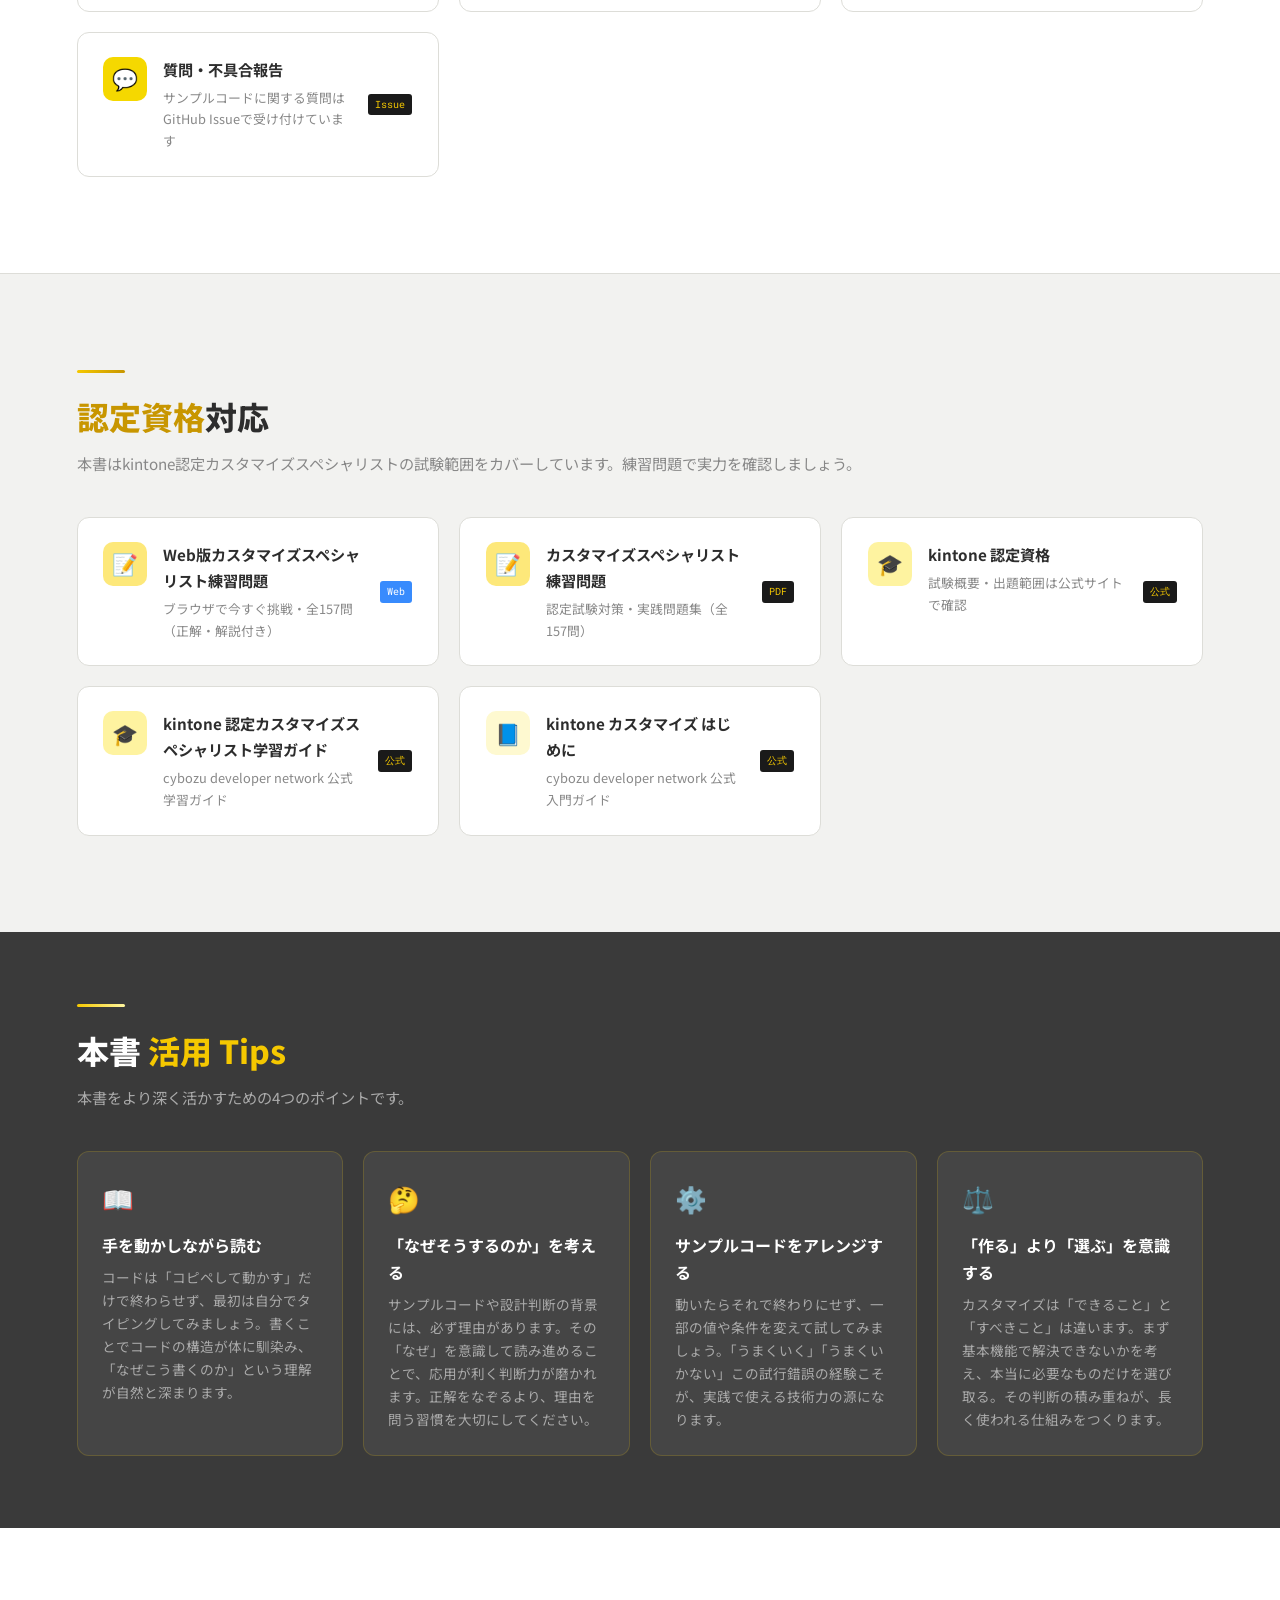
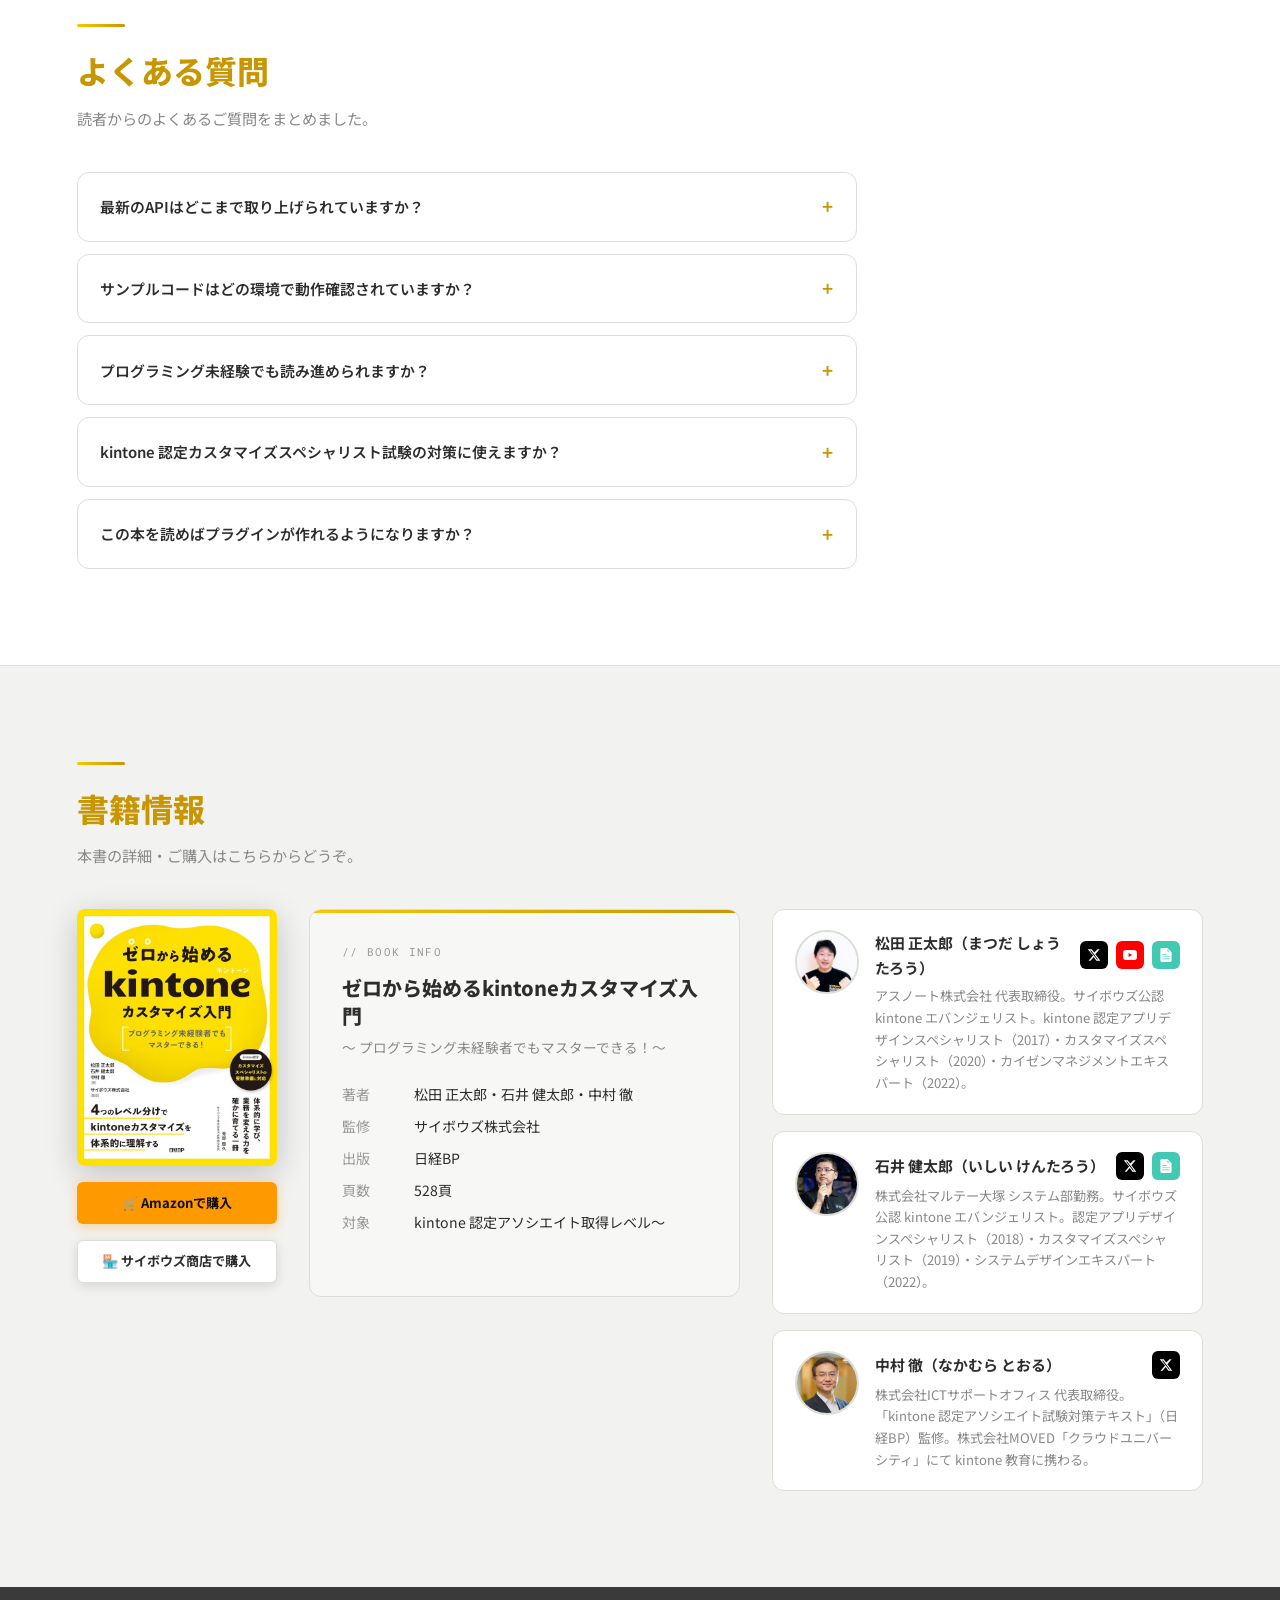
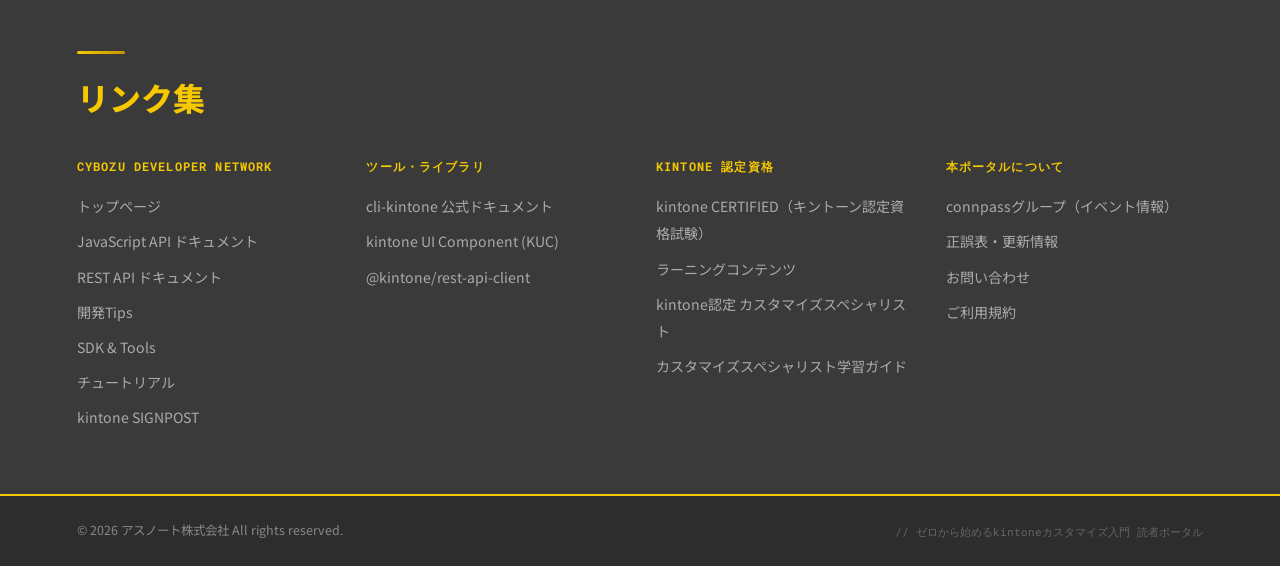
==== commit 28b84485: "no message" ====
--- a/index.html
+++ b/index.html
@@ -259,7 +259,14 @@
       </div>
 
       <!-- イベント -->
-      <h3 style="font-family:var(--sans);font-size:1rem;font-weight:700;color:var(--ink);margin-top:2.5rem;margin-bottom:1.25rem;">イベント</h3>
+      <div style="display:flex;align-items:center;justify-content:space-between;flex-wrap:wrap;gap:.5rem;margin-top:2.5rem;margin-bottom:1.25rem;">
+        <h3 style="font-family:var(--sans);font-size:1rem;font-weight:700;color:var(--ink);">イベント</h3>
+        <a href="https://zerokincus.connpass.com/event/" target="_blank"
+          style="display:inline-flex;align-items:center;gap:.4rem;font-size:.8rem;color:var(--accent2);text-decoration:none;font-weight:600;transition:opacity .2s;"
+          onmouseover="this.style.opacity='.7'" onmouseout="this.style.opacity='1'">
+          📅 connpassグループを見る →
+        </a>
+      </div>
       <div class="article-grid" id="event-grid">
         <!-- events.jsonから動的生成 -->
       </div>
@@ -317,6 +324,13 @@
               '<p style="color:#888;font-size:.88rem;">イベント情報を読み込めませんでした。</p>';
           });
       </script>
+      <div style="margin-top:1rem;text-align:right;">
+        <a href="https://zerokincus.connpass.com/event/" target="_blank"
+          style="display:inline-flex;align-items:center;gap:.5rem;background:#2d2d2d;color:#f5c800;font-family:'Noto Sans JP',sans-serif;font-weight:700;font-size:.82rem;padding:.6rem 1.2rem;border-radius:6px;text-decoration:none;transition:opacity .2s;"
+          onmouseover="this.style.opacity='.8'" onmouseout="this.style.opacity='1'">
+          📅 すべてのイベントをconnpassで見る →
+        </a>
+      </div>
 
       <!-- 関連記事カード -->
       <h3 style="font-family:var(--sans);font-size:1rem;font-weight:700;color:var(--ink);margin-top:2.5rem;margin-bottom:1.25rem;">関連記事・動画</h3>
@@ -803,6 +817,7 @@
         <div class="links-group">
           <h4>本ポータルについて</h4>
           <ul>
+            <li><a href="https://zerokincus.connpass.com/event/" target="_blank">connpassグループ（イベント情報）</a></li>
             <li><a href="https://bookplus.nikkei.com/atcl/catalog/26/03/31/02558/" target="_blank">正誤表・更新情報</a></li>
             <li><a href="#">お問い合わせ</a></li>
             <li><a href="https://github.com/zerokincus/zerokincus#readme" target="_blank">ご利用規約</a></li>
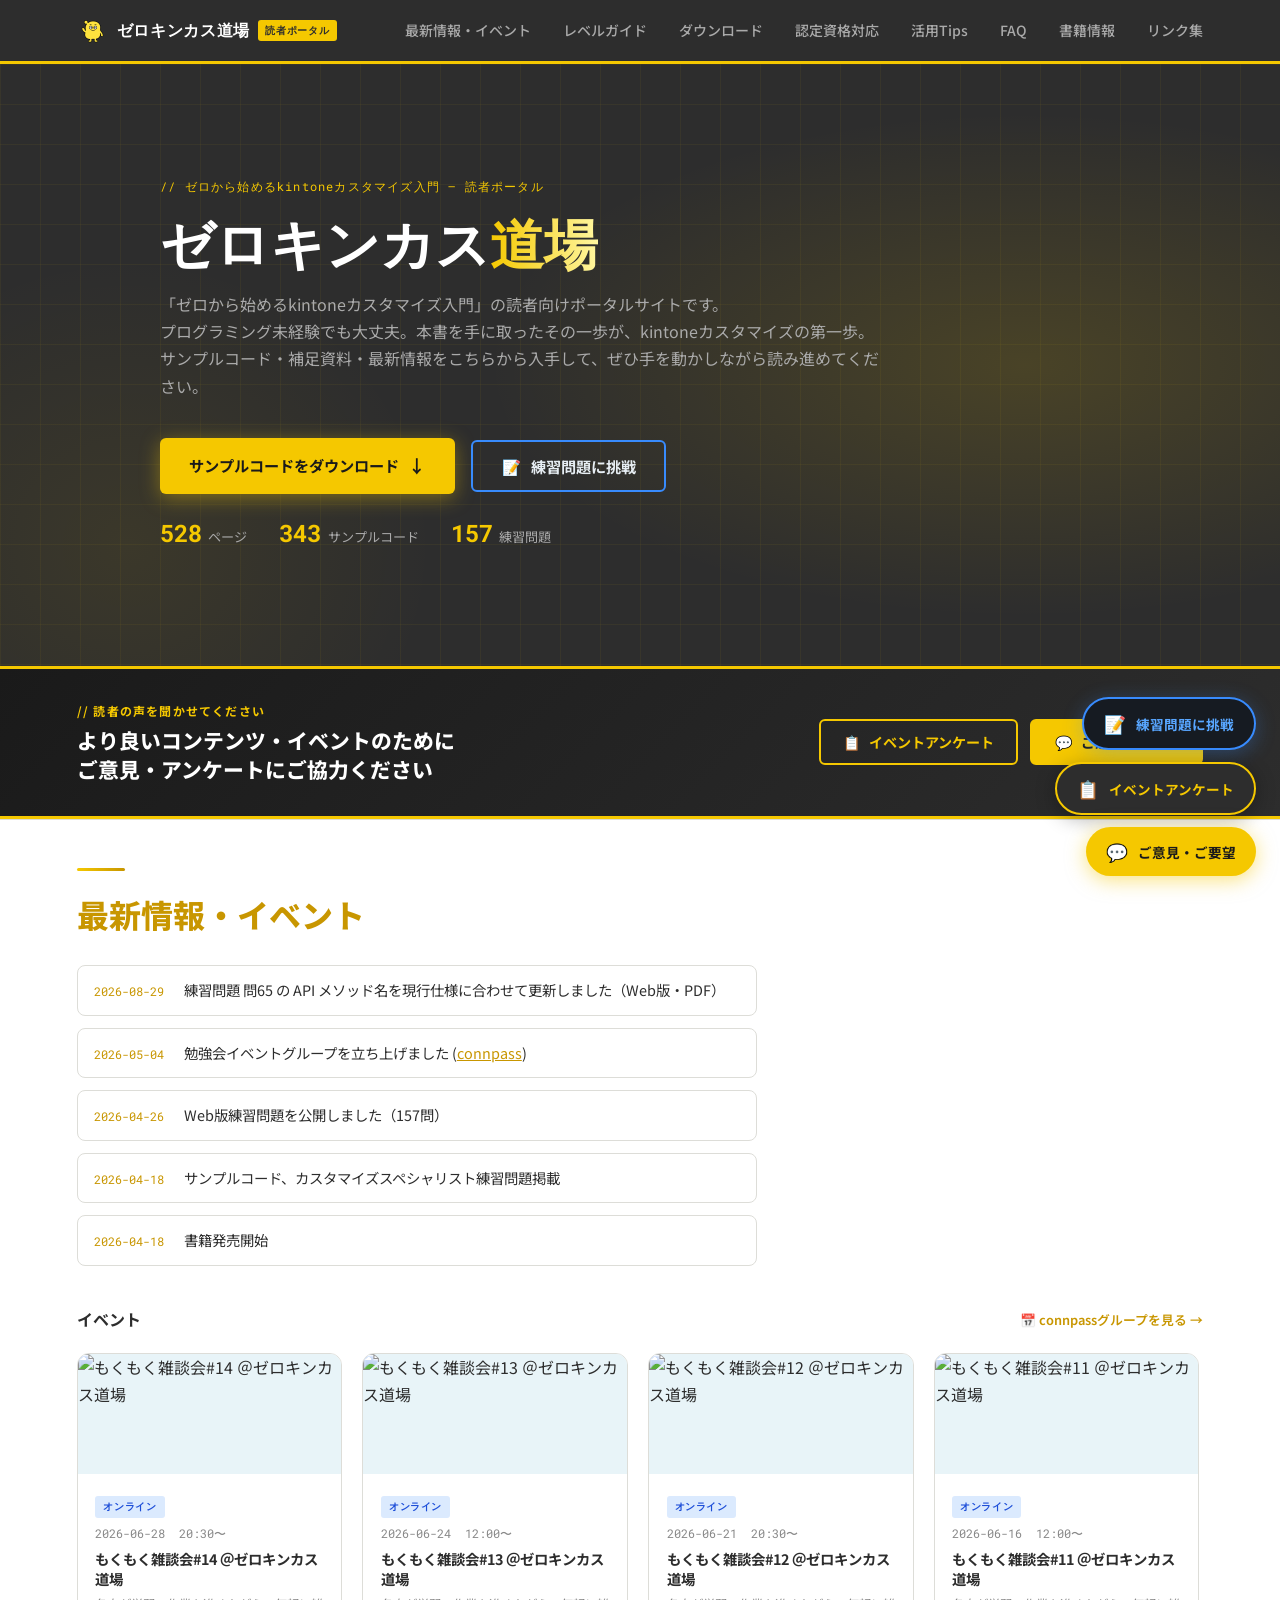
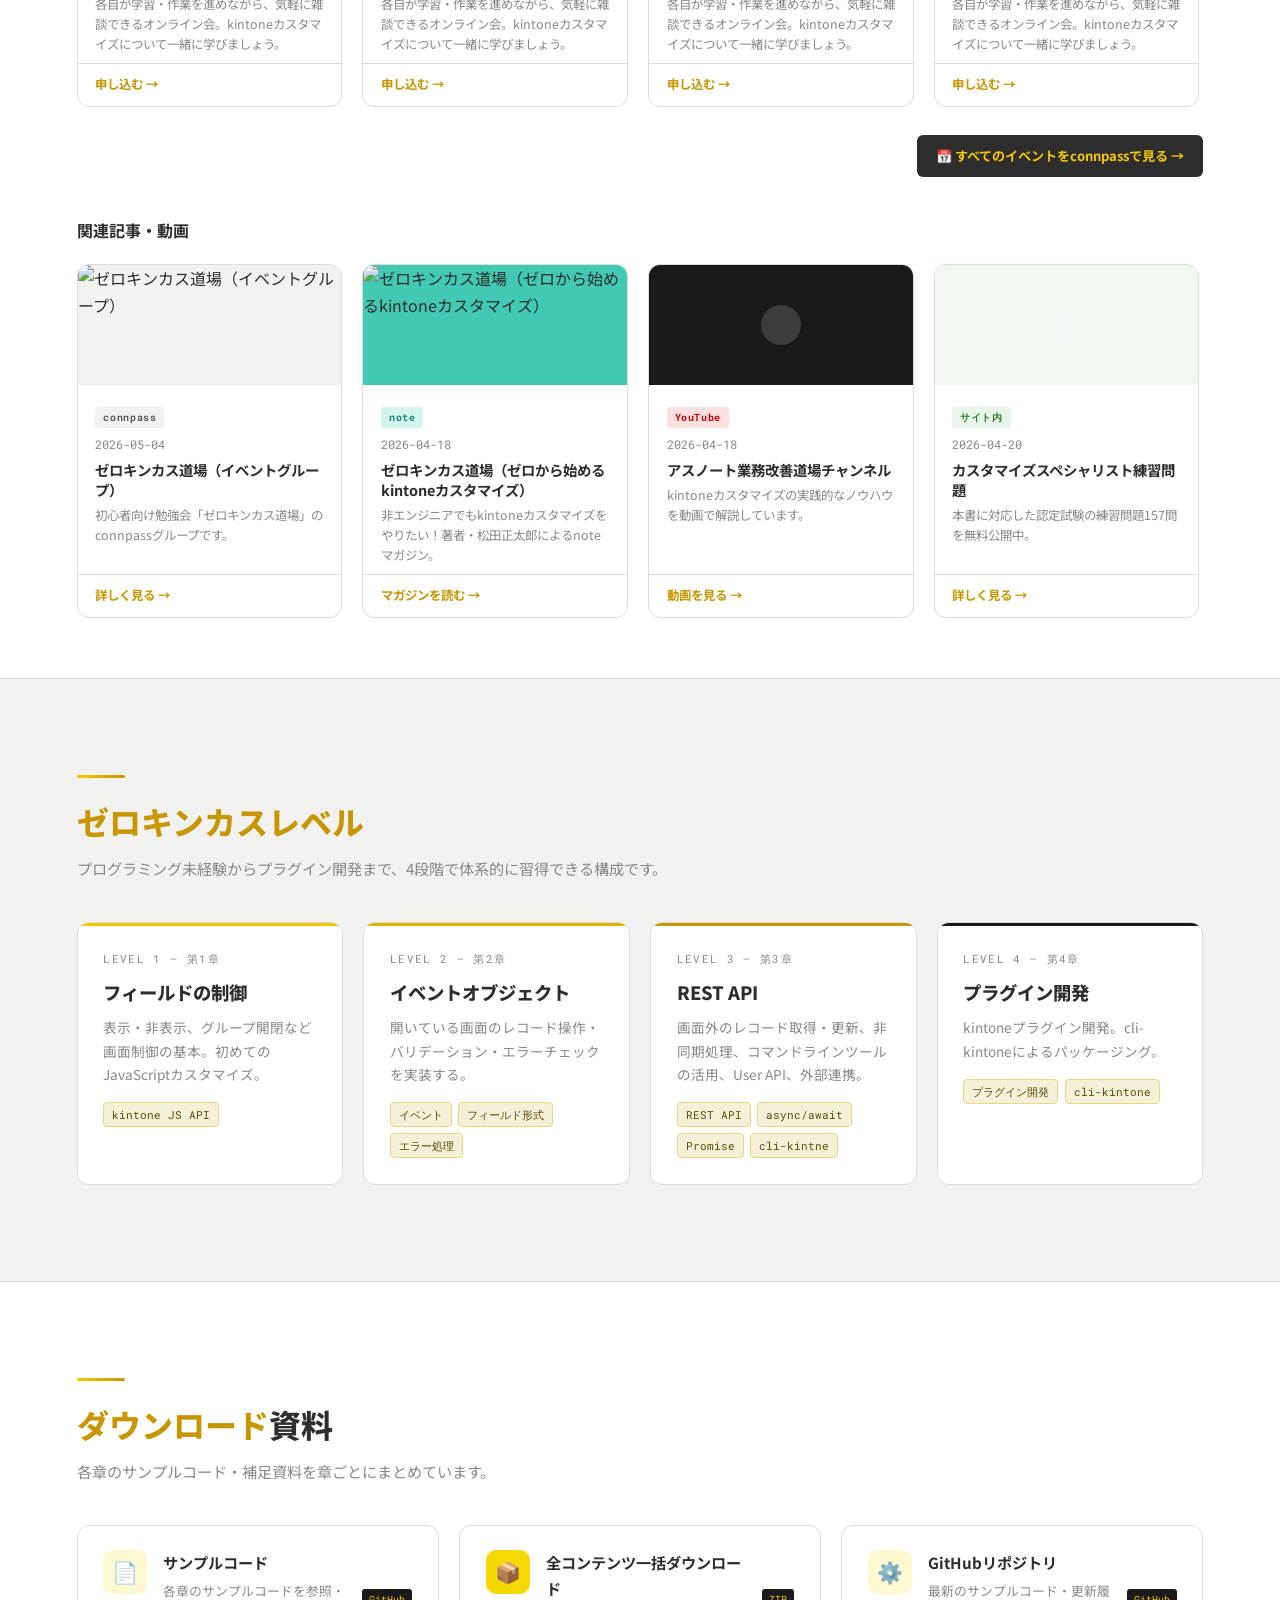
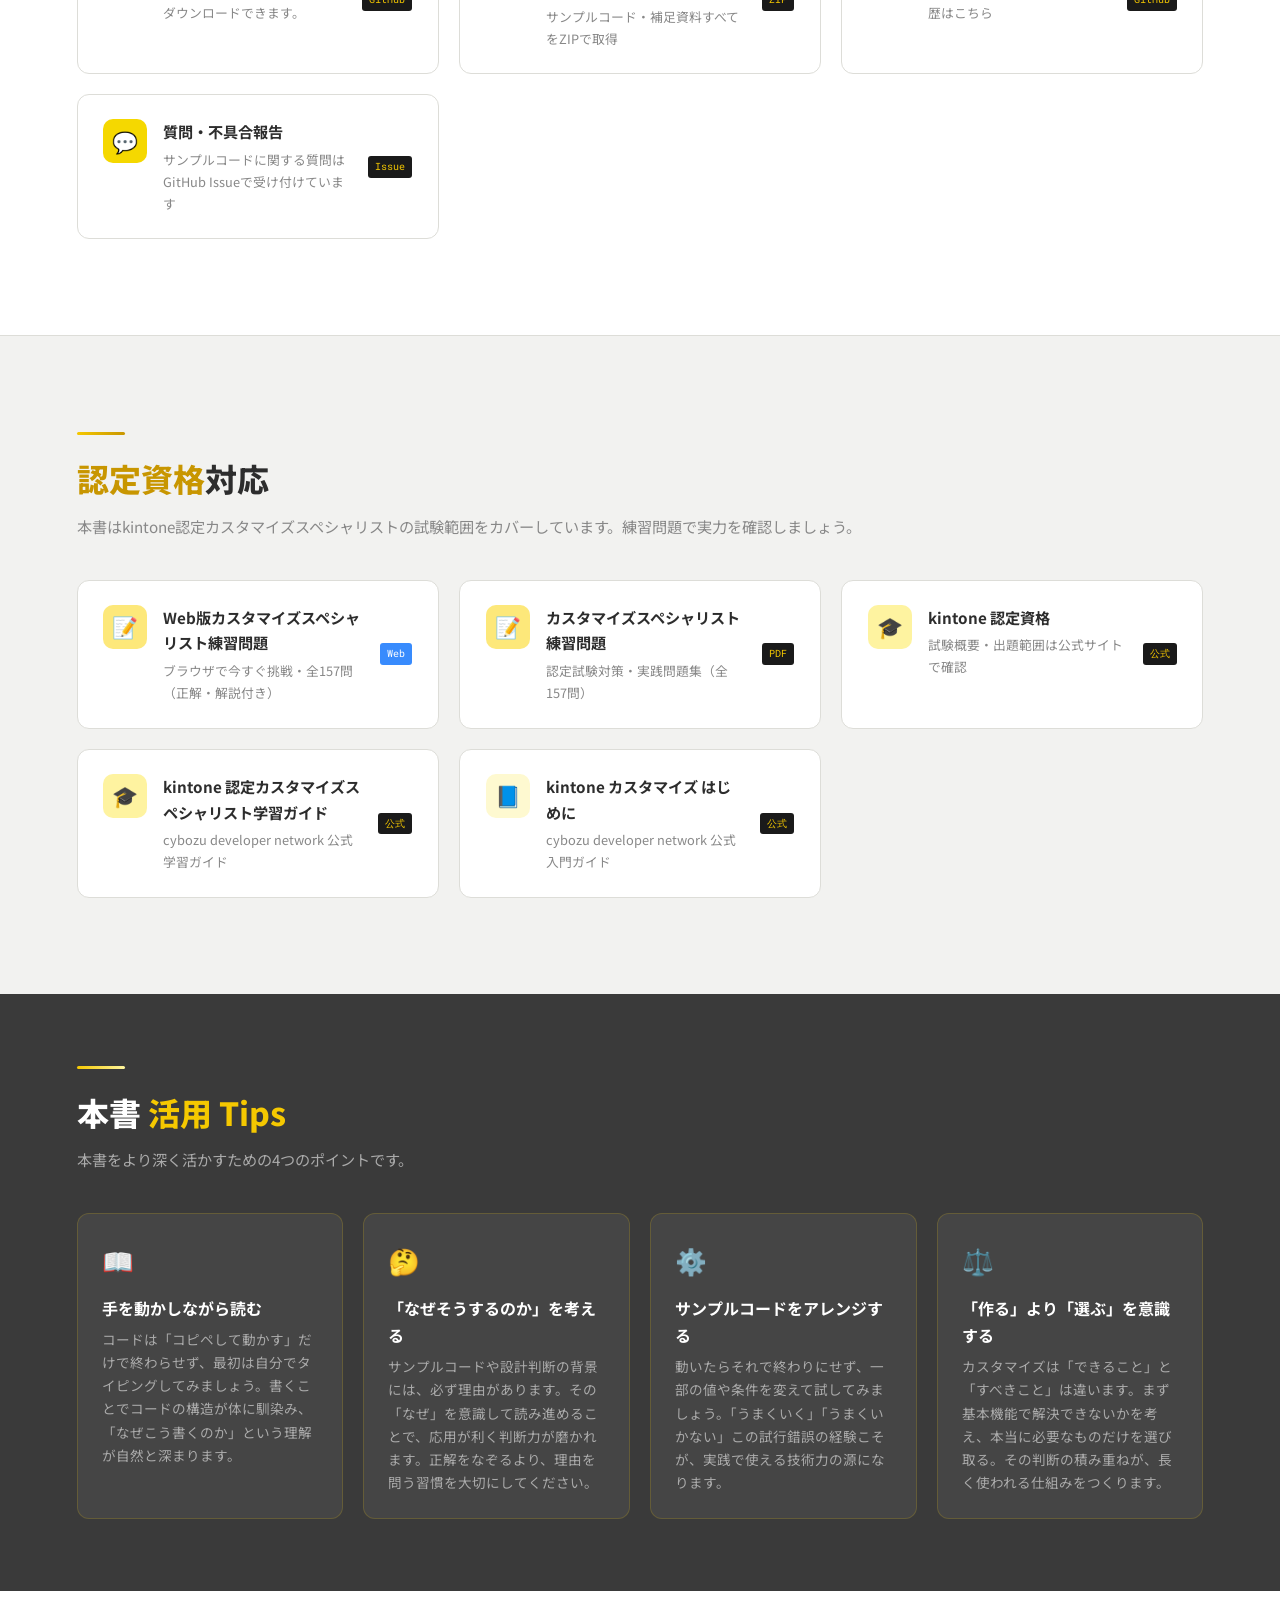
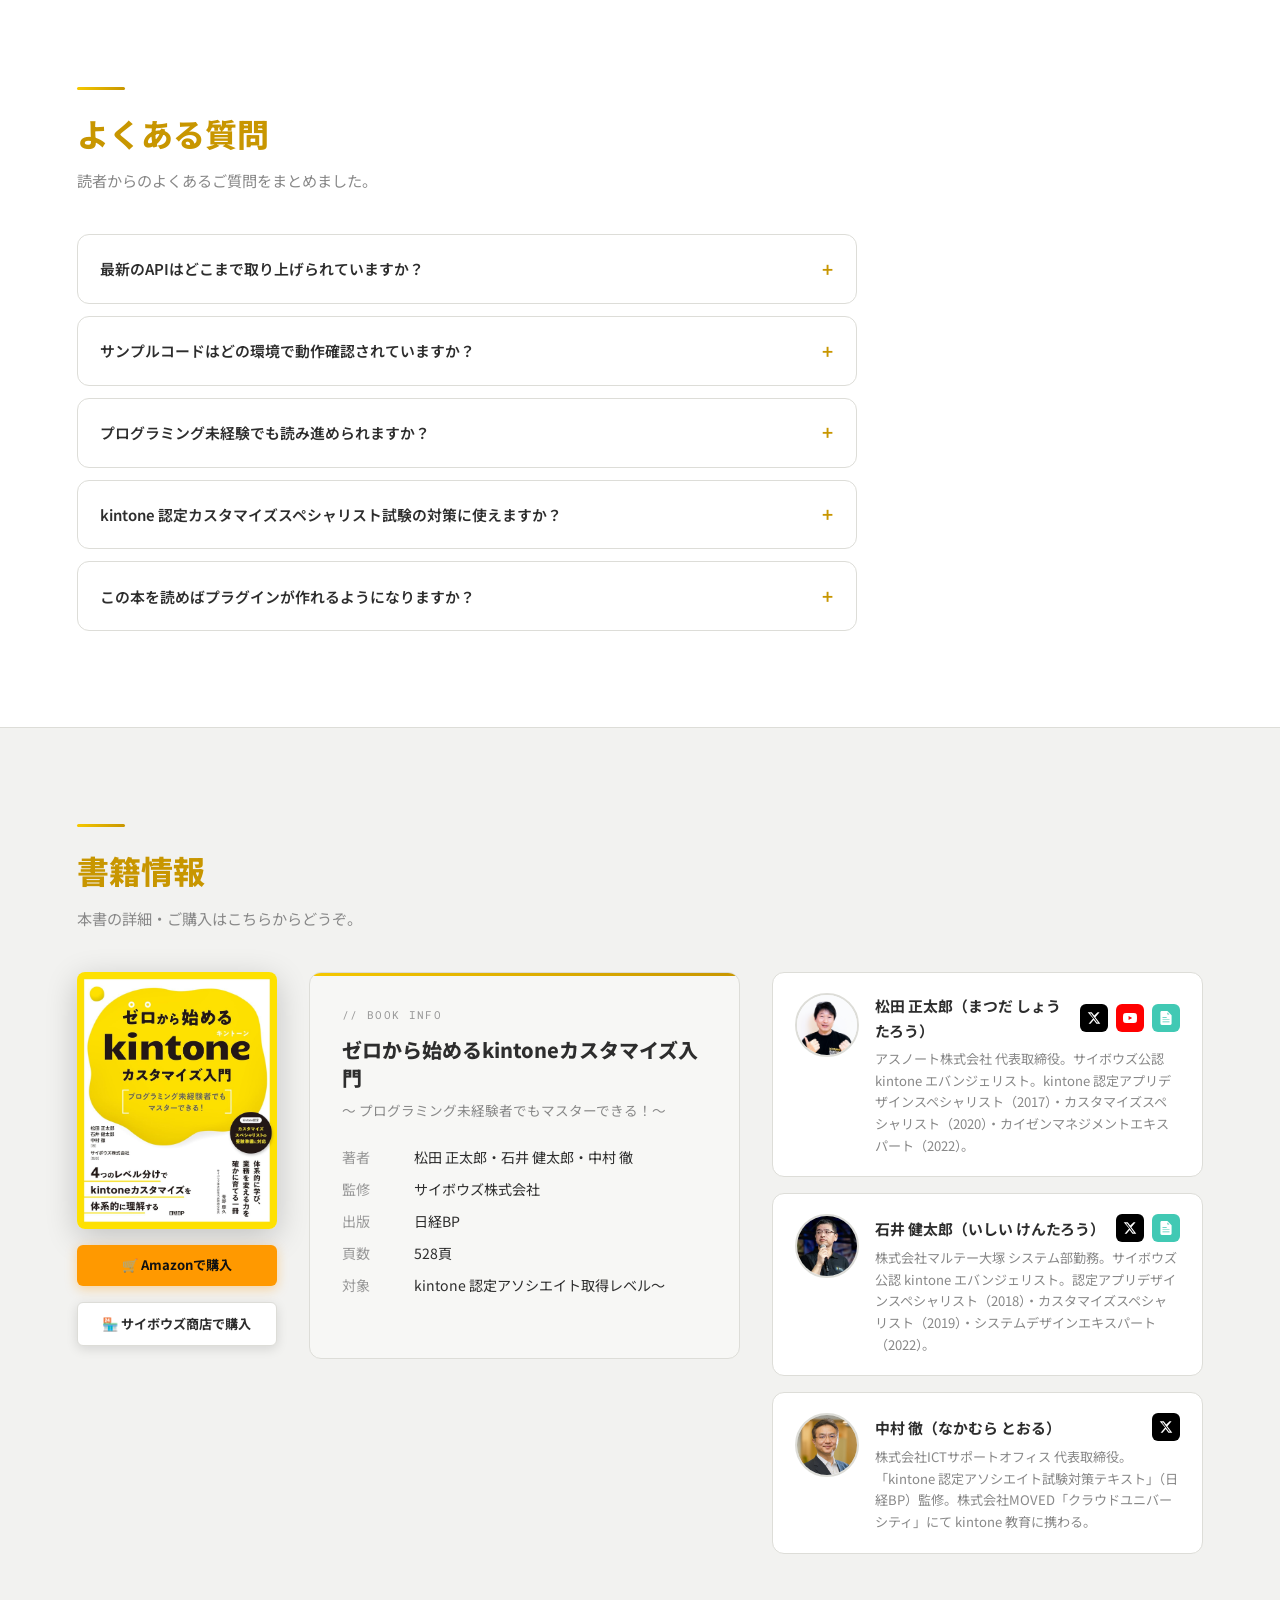
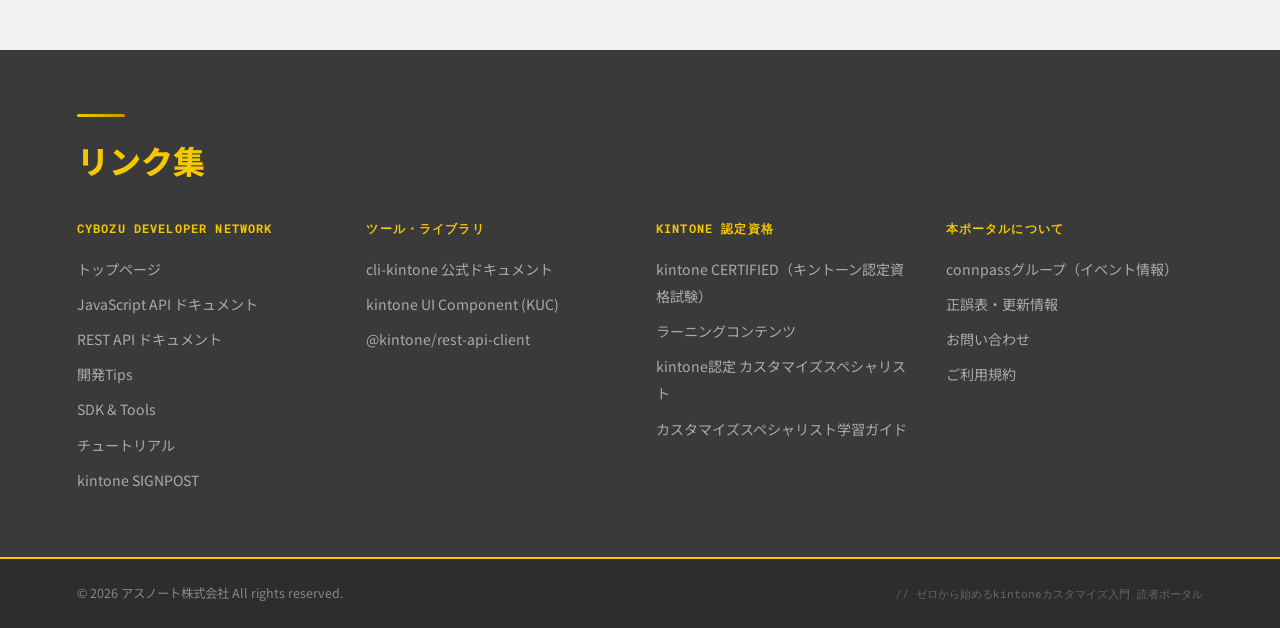
==== commit 91bed8ac: "練習問題 問65 の API メソッド名を現行仕様に合わせて更新 Co-authored-by: Cursor <cursoragent@cursor.com>" ====
--- a/index.html
+++ b/index.html
@@ -231,6 +231,12 @@
         <div
           style="display:flex;align-items:baseline;gap:1.25rem;padding:.75rem 1rem;background:#ffffff;border:1px solid #ddddd8;border-radius:8px;">
           <span
+            style="font-family:var(--mono);font-size:.78rem;color:var(--accent2);white-space:nowrap;flex-shrink:0;">2026-08-29</span>
+          <span style="font-size:.9rem;color:var(--ink);">練習問題 問65 の API メソッド名を現行仕様に合わせて更新しました（Web版・PDF）</span>
+        </div>
+        <div
+          style="display:flex;align-items:baseline;gap:1.25rem;padding:.75rem 1rem;background:#ffffff;border:1px solid #ddddd8;border-radius:8px;">
+          <span
             style="font-family:var(--mono);font-size:.78rem;color:var(--accent2);white-space:nowrap;flex-shrink:0;">2026-05-04</span>
           <span style="font-size:.9rem;color:var(--ink);">
             勉強会イベントグループを立ち上げました
@@ -261,7 +267,7 @@
       <!-- イベント -->
       <div style="display:flex;align-items:center;justify-content:space-between;flex-wrap:wrap;gap:.5rem;margin-top:2.5rem;margin-bottom:1.25rem;">
         <h3 style="font-family:var(--sans);font-size:1rem;font-weight:700;color:var(--ink);">イベント</h3>
-        <a href="https://zerokincus.connpass.com/event/" target="_blank"
+        <a href="https://zerokincus.connpass.com/" target="_blank"
           style="display:inline-flex;align-items:center;gap:.4rem;font-size:.8rem;color:var(--accent2);text-decoration:none;font-weight:600;transition:opacity .2s;"
           onmouseover="this.style.opacity='.7'" onmouseout="this.style.opacity='1'">
           📅 connpassグループを見る →
